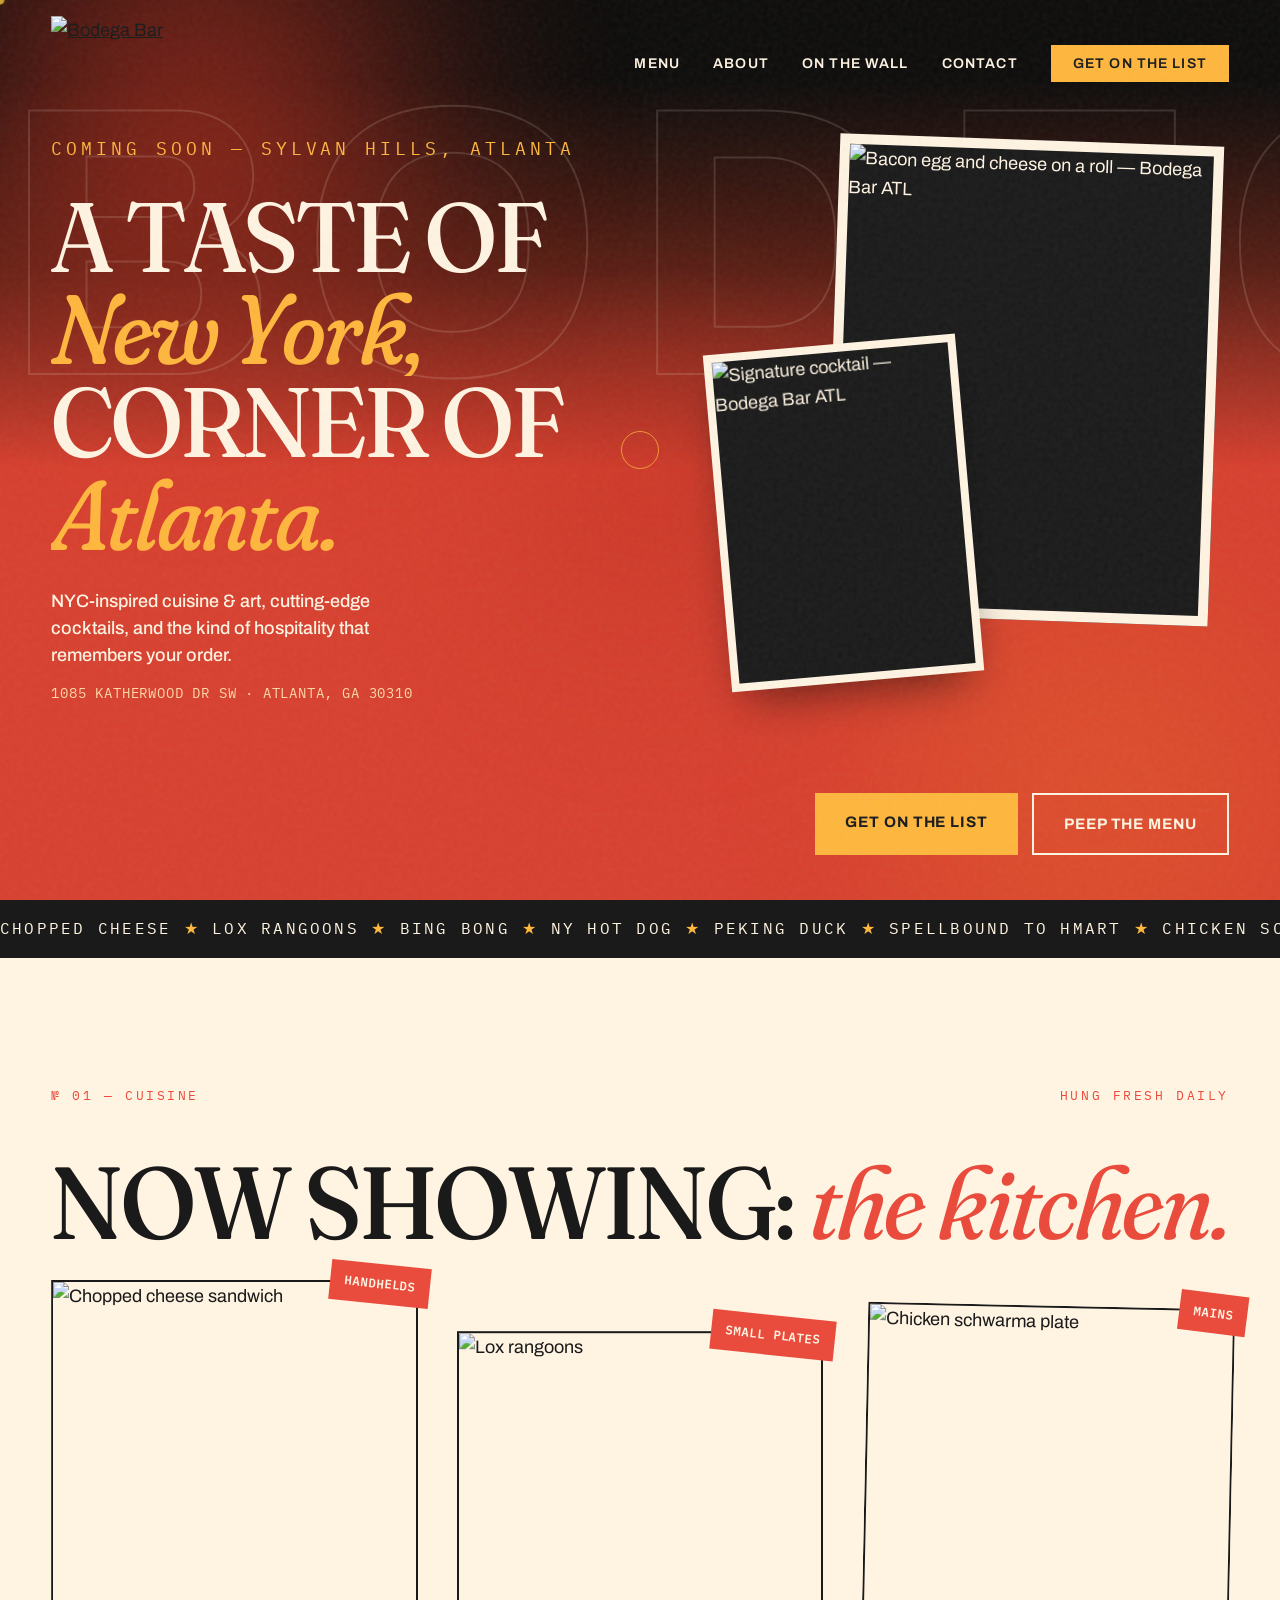
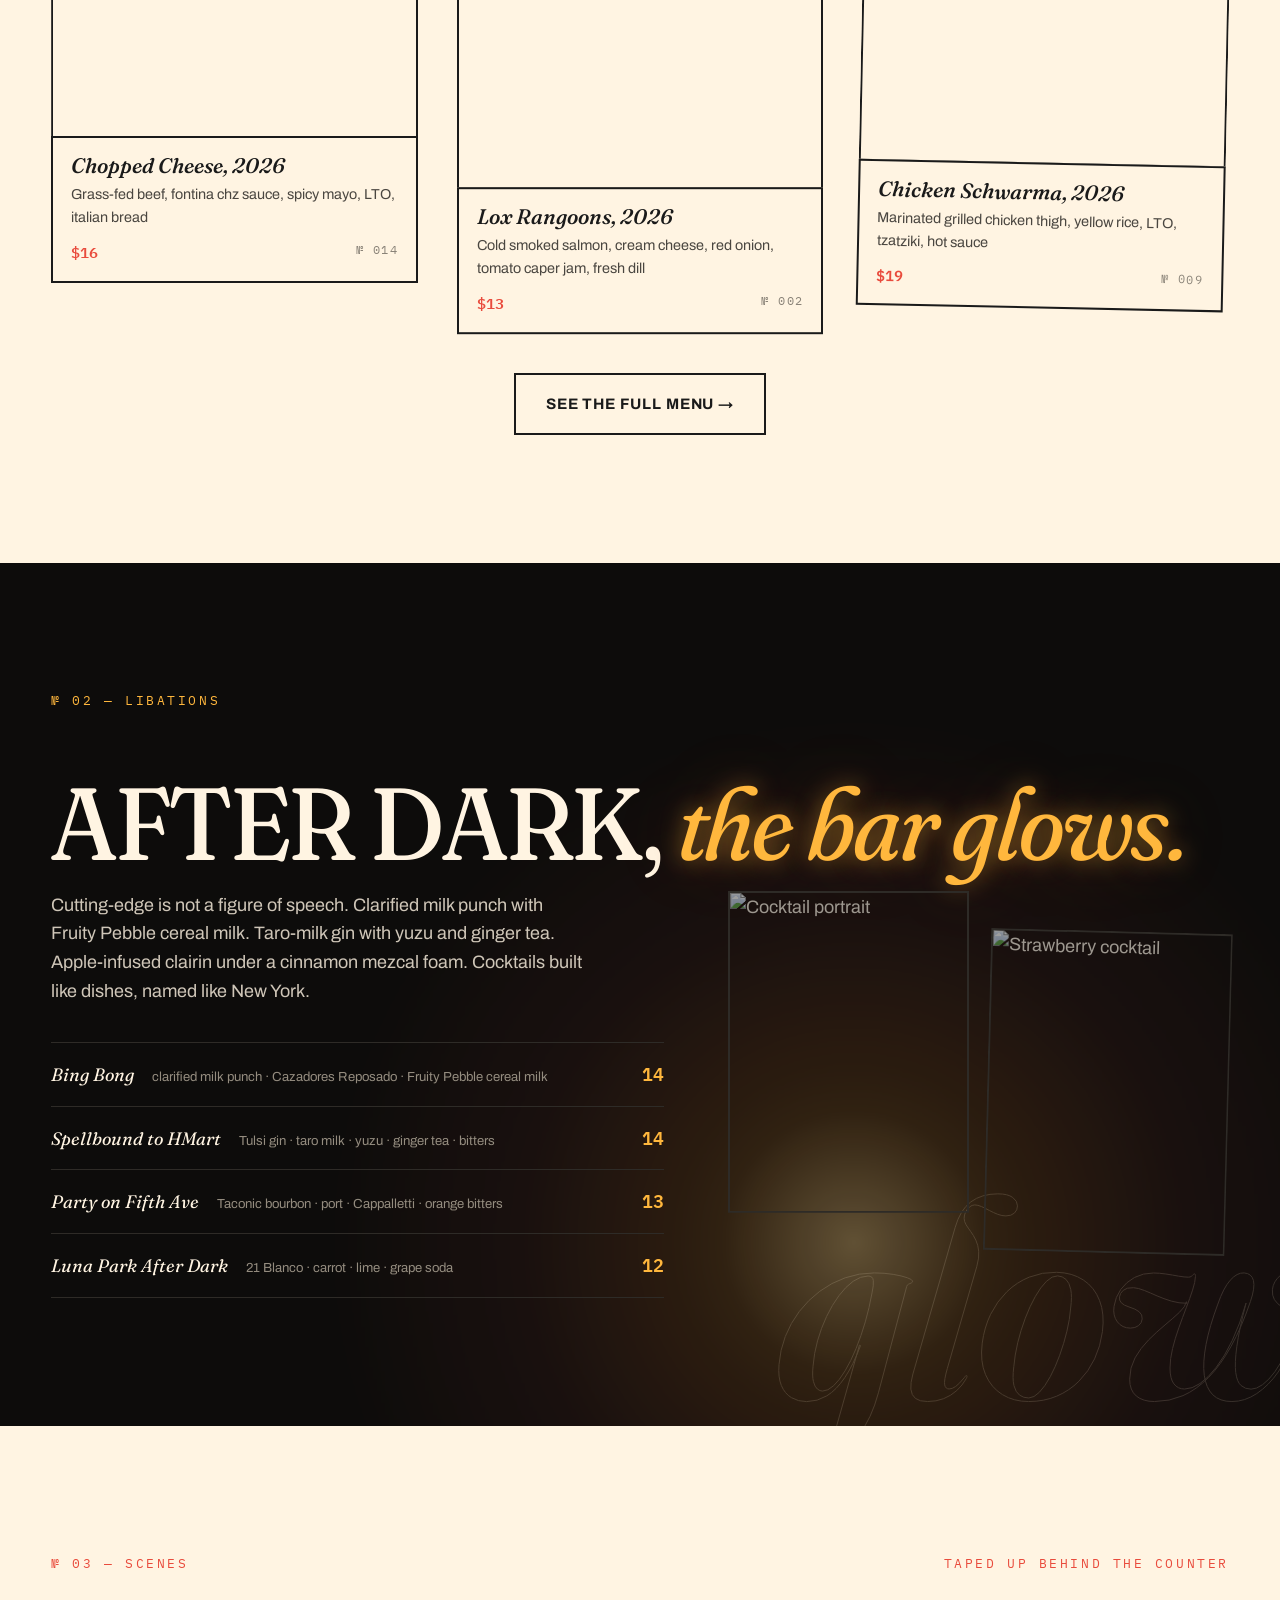
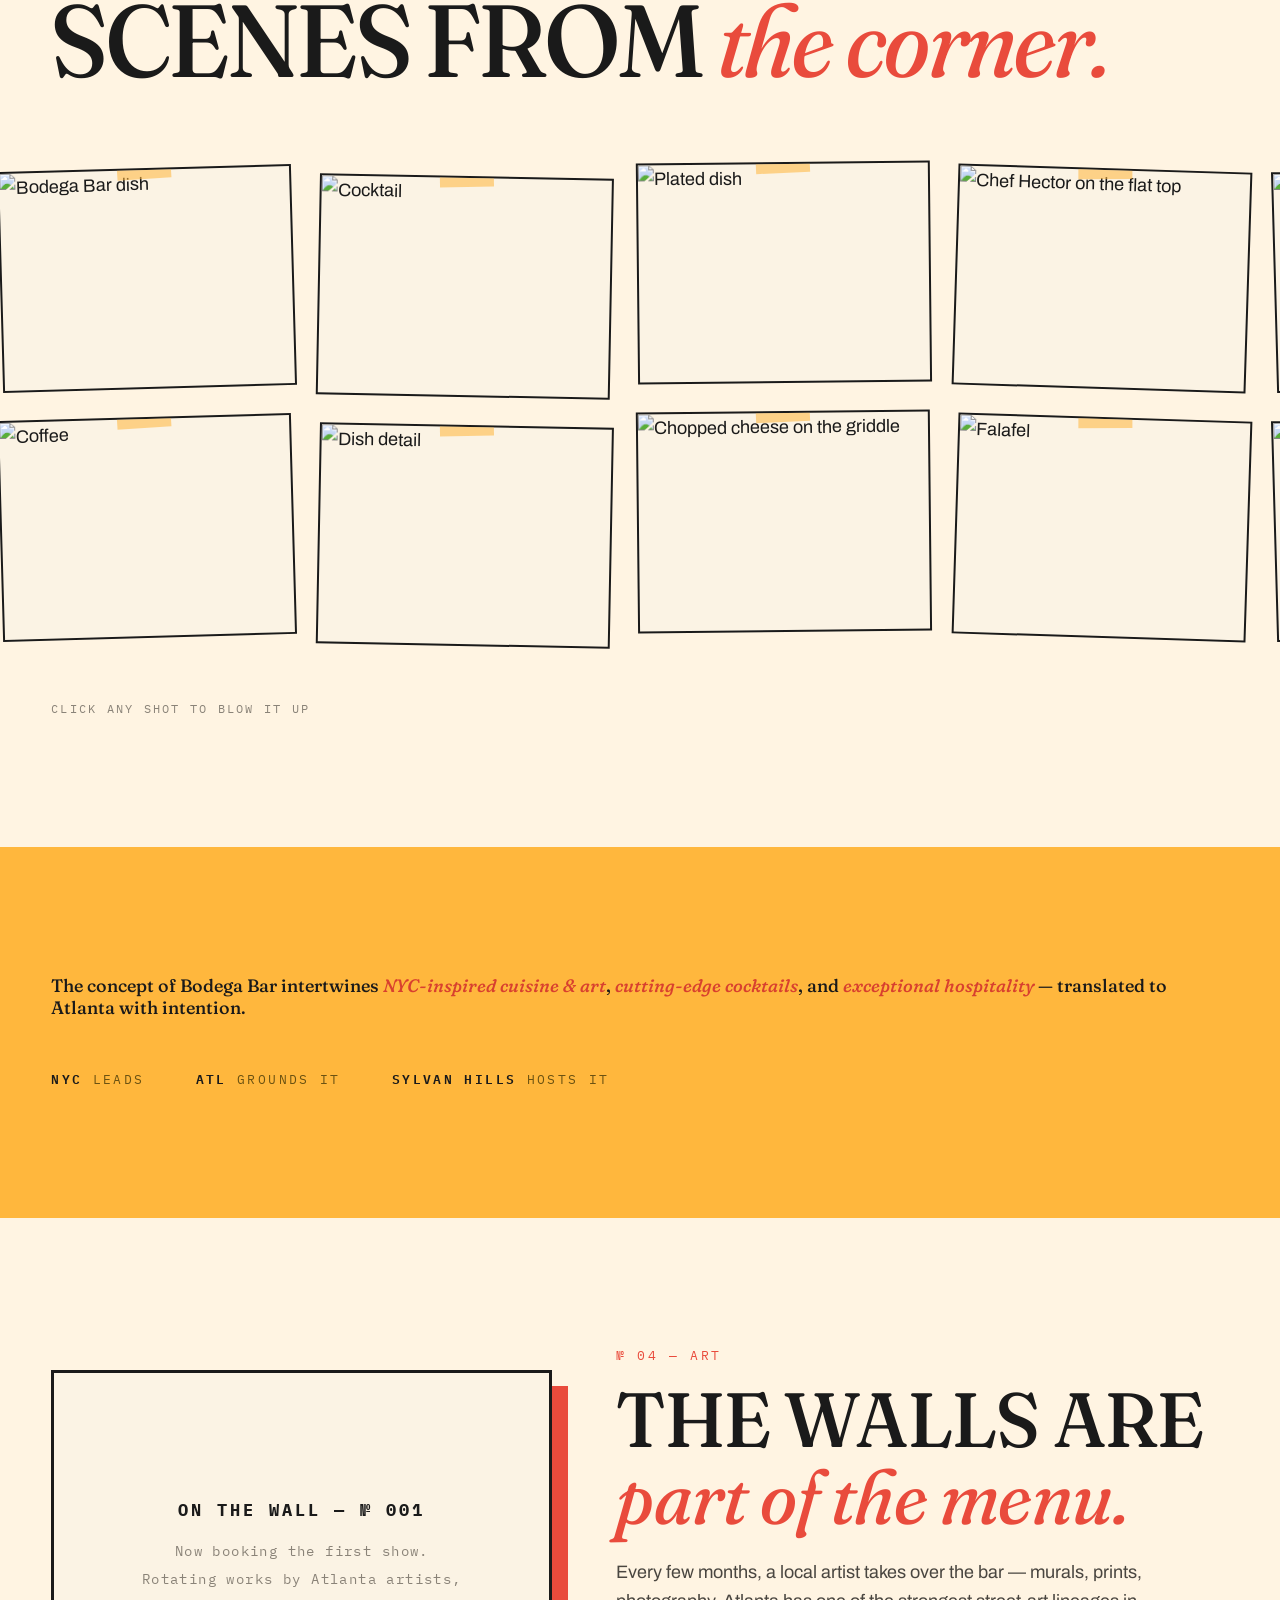
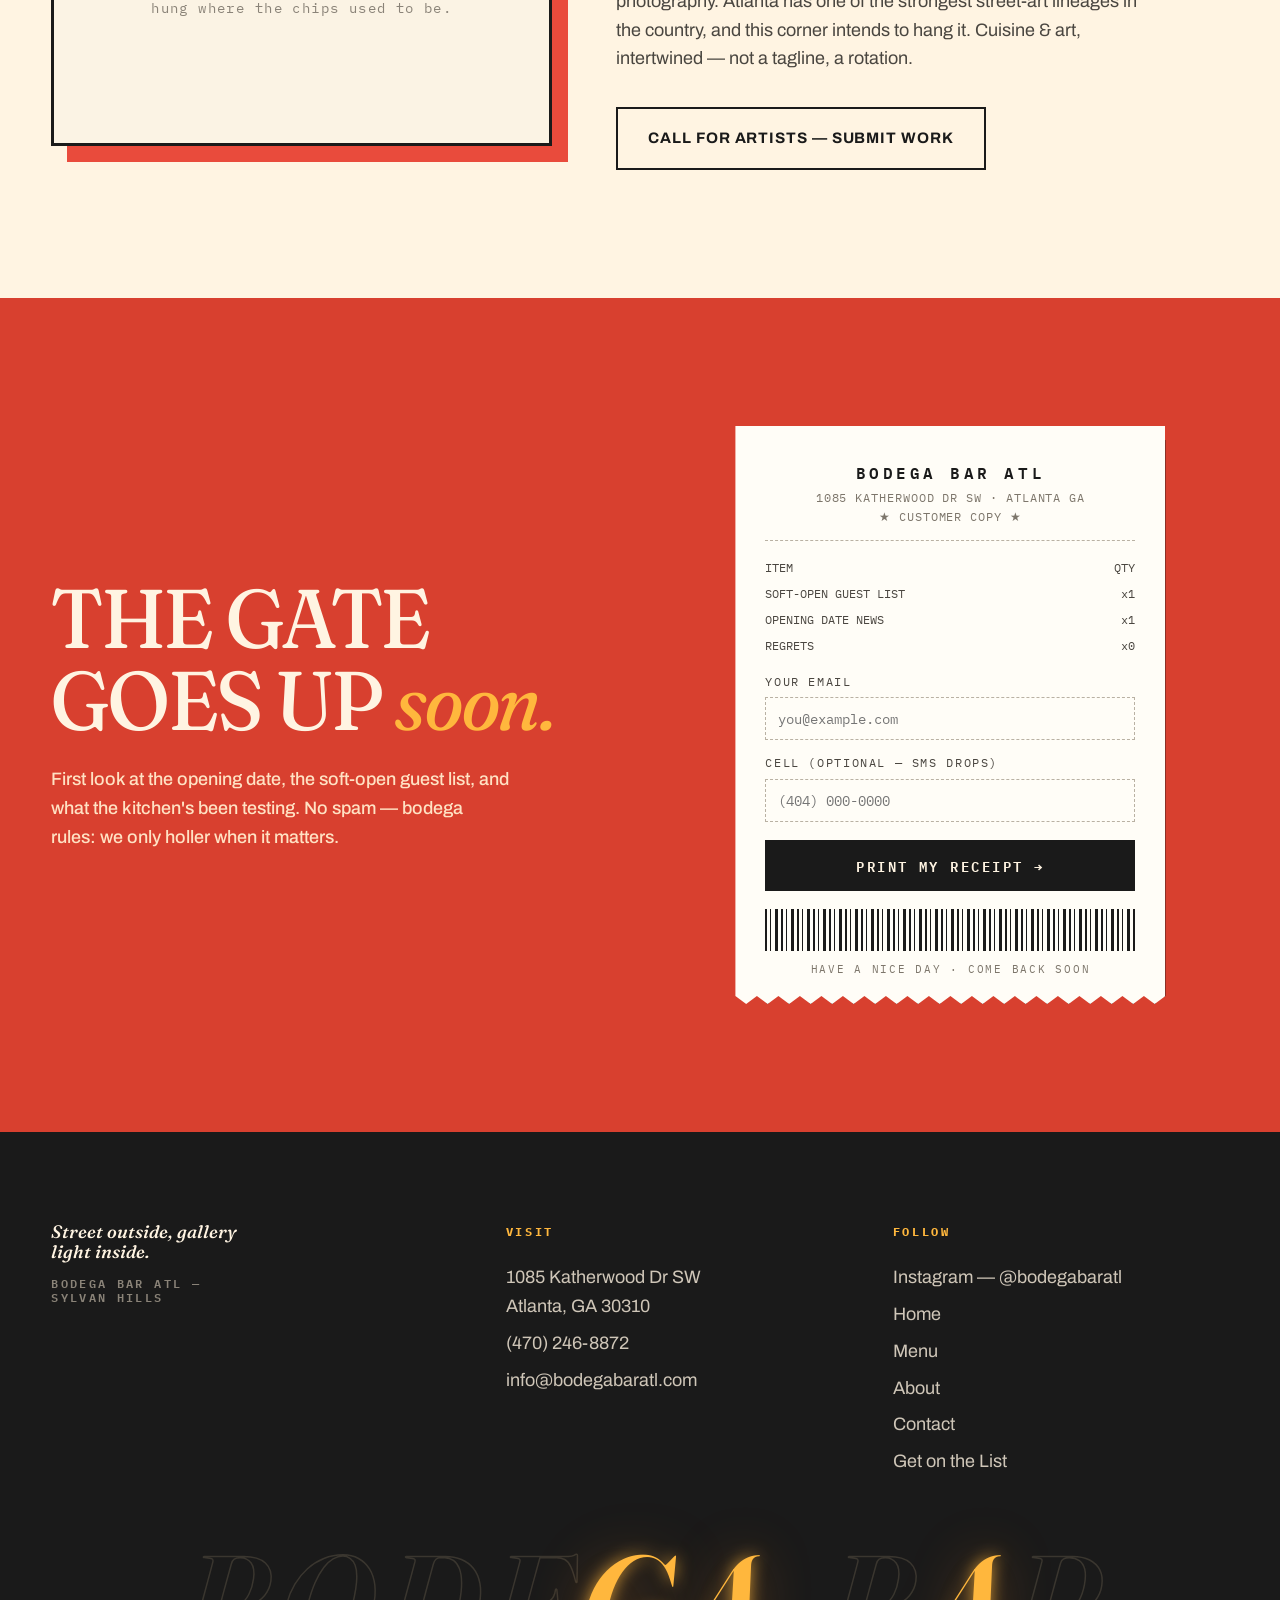
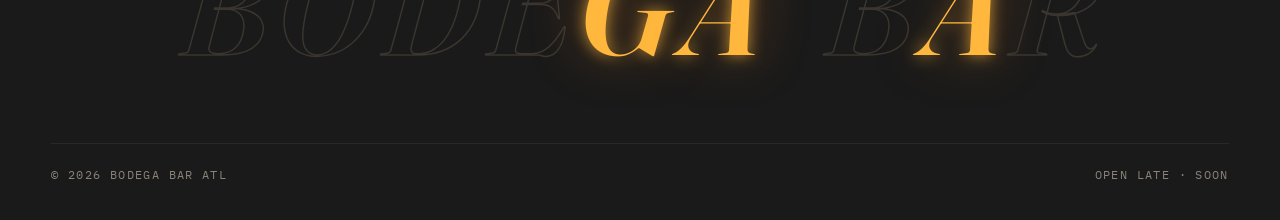
==== index.html @ deba03bd "Add files via upload" ====
<!DOCTYPE html>
<html lang="en">
<head>
<meta charset="UTF-8">
<meta name="viewport" content="width=device-width, initial-scale=1.0">
<meta name="theme-color" content="#0D0C0B">
<link rel="icon" type="image/png" href="assets/BodegaBar_Logo.png">
<meta property="og:type" content="website">
<meta property="og:site_name" content="Bodega Bar ATL">
<meta property="og:title" content="Bodega Bar ATL — A Taste of NYC, Corner of Sylvan Hills">
<meta property="og:description" content="NYC-inspired cuisine & art, cutting-edge cocktails, and exceptional hospitality. Coming soon to Sylvan Hills, Atlanta.">
<meta property="og:url" content="https://www.bodegabaratl.com/">
<meta property="og:image" content="https://images.squarespace-cdn.com/content/v1/67f061114f16a12b05542381/80a5b2a5-3289-49f8-ade4-91d2d08830ef/baconeggchz?format=1500w">
<meta name="twitter:card" content="summary_large_image">
<title>Bodega Bar ATL — A Taste of NYC, Corner of Sylvan Hills</title>
<meta name="description" content="Bodega Bar ATL — NYC-inspired cuisine & art, cutting-edge cocktails, and exceptional hospitality. Coming soon to Sylvan Hills, Atlanta. Get on the list.">
<link rel="preconnect" href="https://fonts.googleapis.com">
<link rel="preconnect" href="https://fonts.gstatic.com" crossorigin>
<link href="https://fonts.googleapis.com/css2?family=Fraunces:ital,opsz,wght,SOFT,WONK@0,9..144,100..900,0..100,0..1;1,9..144,100..900,0..100,0..1&family=Archivo:wght@300;400;500;600;700&family=IBM+Plex+Mono:wght@400;500;600&display=swap" rel="stylesheet">
<style>
/* ============ TOKENS ============ */
:root{
  --cream:#FFF4E2;
  --paper:#FBF3E4;
  --brick:#E94B3C;
  --red-field:#D8402F;   /* deepened brand red for large color fields */
  --orange:#F58524;
  --gold:#FFB73D;
  --ink:#1A1A1A;
  --night:#141312;
  --ease-enter:cubic-bezier(.22,1,.36,1);
  --ease-cinematic:cubic-bezier(.83,0,.17,1);
  --ease-spring:cubic-bezier(.34,1.56,.64,1);
}
*{margin:0;padding:0;box-sizing:border-box}
html{scroll-behavior:smooth;scroll-padding-top:96px}
@view-transition{navigation:auto}
body{
  background:var(--red-field);
  color:var(--ink);
  font-family:'Archivo',sans-serif;
  font-size:clamp(1rem,.95rem + .3vw,1.125rem);
  line-height:1.6;
  -webkit-font-smoothing:antialiased;
  overflow-x:hidden;
}
::selection{background:var(--gold);color:var(--ink)}
img{max-width:100%;display:block}
a{color:inherit}

/* grain */
body::after{
  content:"";position:fixed;inset:0;pointer-events:none;z-index:9999;opacity:.06;
  background-image:url("data:image/svg+xml,%3Csvg viewBox='0 0 200 200' xmlns='http://www.w3.org/2000/svg'%3E%3Cfilter id='n'%3E%3CfeTurbulence type='fractalNoise' baseFrequency='0.9' numOctaves='2'/%3E%3C/filter%3E%3Crect width='100%25' height='100%25' filter='url(%23n)'/%3E%3C/svg%3E");
}

/* ============ NAV ============ */
nav{
  position:fixed;top:0;left:0;right:0;z-index:100;
  display:flex;align-items:center;justify-content:space-between;
  padding:16px clamp(20px,4vw,64px);
  transition:background .4s var(--ease-enter),padding .4s;
}
nav.scrolled{background:var(--ink);padding:8px clamp(20px,4vw,64px)}
.nav-logo img{height:92px;width:auto;transition:height .4s}
nav.scrolled .nav-logo img{height:58px}
.nav-links{display:flex;align-items:center;gap:clamp(14px,2.6vw,36px);list-style:none}
.nav-links a{
  text-decoration:none;font-weight:600;font-size:.88rem;
  letter-spacing:.08em;text-transform:uppercase;color:var(--cream);position:relative;
}
.nav-links a:not(.cta)::after{
  content:"";position:absolute;left:0;bottom:-5px;height:2px;width:0;
  background:var(--gold);transition:width .3s var(--ease-enter);
}
.nav-links a:not(.cta):hover::after{width:100%}
.cta{
  background:var(--gold);color:var(--ink)!important;padding:11px 22px;
  font-weight:700;transition:transform .25s var(--ease-spring);
}
.cta:hover{transform:translate(-2px,-2px);box-shadow:3px 3px 0 var(--ink)}
.hamburger{display:none;background:none;border:none;cursor:pointer;font-family:'IBM Plex Mono';font-size:.9rem;letter-spacing:.1em;text-transform:uppercase;color:var(--cream)}

/* ============ HERO — RED FIELD ============ */
.hero{
  min-height:100svh;position:relative;
  padding:15vh clamp(20px,4vw,64px) 0;
  display:flex;flex-direction:column;justify-content:flex-start;
  color:var(--cream);
  overflow:hidden;
  background:linear-gradient(180deg,#0D0C0B 0%,#0D0C0B 9%,#571E14 30%,var(--red-field) 52%);
}
.hero-bottom{margin-top:auto}
.hero>div:not(.hero-bg):not(.hero-stack){position:relative;z-index:2}
.hero-stack{position:absolute}

/* —— THE RED WALL AT DUSK (hero background system) —— */
.hero-bg{position:absolute;inset:0;z-index:0;pointer-events:none}
/* layer 1: neon breath — tonal blobs drifting */
.blob{
  position:absolute;border-radius:50%;filter:blur(90px);
  will-change:transform;
}
.blob.b1{
  width:55vw;height:55vw;left:-12vw;top:-18vw;
  background:radial-gradient(circle,#C2301F 0%,transparent 65%);
  opacity:.85;animation:drift1 34s ease-in-out infinite alternate;
}
.blob.b2{
  width:48vw;height:48vw;right:-10vw;bottom:-16vw;
  background:radial-gradient(circle,rgba(245,133,36,.5) 0%,transparent 65%);
  opacity:.65;animation:drift2 41s ease-in-out infinite alternate;
}
.blob.b3{
  width:34vw;height:34vw;left:34vw;top:30vh;
  background:radial-gradient(circle,#B52A1B 0%,transparent 62%);
  opacity:.6;animation:drift3 28s ease-in-out infinite alternate;
}
@keyframes drift1{from{transform:translate(0,0) scale(1)}to{transform:translate(7vw,5vh) scale(1.12)}}
@keyframes drift2{from{transform:translate(0,0) scale(1.08)}to{transform:translate(-6vw,-6vh) scale(.96)}}
@keyframes drift3{from{transform:translate(0,0) scale(1)}to{transform:translate(-5vw,7vh) scale(1.15)}}
/* layer 2: ghost type — colossal outlined wordmark crawling */
.ghostword-hero{
  position:absolute;top:6%;left:0;white-space:nowrap;
  font-family:'Archivo';font-weight:700;text-transform:uppercase;
  font-size:clamp(13rem,30vw,30rem);line-height:1;letter-spacing:.06em;
  color:transparent;-webkit-text-stroke:2px rgba(255,244,226,.14);
  user-select:none;
  animation:ghostcrawl 120s linear infinite;
}
@keyframes ghostcrawl{from{transform:translateX(2%)}to{transform:translateX(-52%)}}
/* layer 3: headlight sweep — a car passes every ~15s */
.sweep{
  position:absolute;inset:-10%;
  background:linear-gradient(105deg,transparent 42%,rgba(255,236,200,.05) 50%,transparent 58%);
  transform:translateX(-120%);
  animation:sweep 15s var(--ease-cinematic) infinite;
}
@keyframes sweep{
  0%,72%{transform:translateX(-120%)}
  88%{transform:translateX(120%)}
  100%{transform:translateX(120%)}
}
.kicker{
  font-family:'IBM Plex Mono';font-size:clamp(.78rem,.75rem+.2vw,.9rem);letter-spacing:.22em;
  text-transform:uppercase;color:var(--gold);display:block;margin-bottom:clamp(20px,3vh,40px);
}
.hero h1{
  font-family:'Fraunces';
  font-size:clamp(2.9rem,7.7vw,7.7rem);
  line-height:.94;letter-spacing:-.02em;font-weight:500;
  font-variation-settings:'SOFT' 50,'WONK' 1,'opsz' 144;
  text-transform:uppercase;
  position:relative;z-index:2;
  max-width:62vw;
}
.hero h1 .line{display:block;overflow:hidden}
.hero h1 .line>span{display:block;transform:translateY(110%);animation:rise 1s var(--ease-cinematic) forwards}
.hero h1 .line:nth-child(2)>span{animation-delay:.1s}
.hero h1 .line:nth-child(3)>span{animation-delay:.2s}
.hero h1 .line:nth-child(4)>span{animation-delay:.3s}
.hero h1 em{
  font-style:italic;color:var(--gold);text-transform:none;
  font-variation-settings:'SOFT' 100,'WONK' 1,'opsz' 144;font-weight:440;
}
@keyframes rise{to{transform:translateY(0)}}
.hero-bottom{
  display:flex;align-items:flex-end;justify-content:flex-end;gap:32px;
  padding:clamp(28px,4vh,52px) 0 clamp(36px,5vh,64px);flex-wrap:wrap;
}
.hero-sub{
  max-width:38ch;font-size:clamp(1.05rem,1rem+.4vw,1.3rem);font-weight:500;line-height:1.5;
  margin-top:clamp(22px,3vh,36px);
  opacity:0;animation:fadeup .8s var(--ease-enter) .55s forwards;
}
.hero-addr{
  font-family:'IBM Plex Mono';font-size:.85rem;letter-spacing:.06em;margin-top:14px;color:#FFD9A8;
}
@keyframes fadeup{from{opacity:0;transform:translateY(18px)}to{opacity:1;transform:none}}
.hero-ctas{display:flex;gap:14px;flex-wrap:wrap;opacity:0;animation:fadeup .8s var(--ease-enter) .75s forwards}
.btn{
  text-decoration:none;font-weight:700;font-size:.95rem;letter-spacing:.06em;text-transform:uppercase;
  padding:17px 30px;display:inline-block;transition:transform .25s var(--ease-spring),box-shadow .25s;
}
.btn-gold{background:var(--gold);color:var(--ink)}
.btn-gold:hover{transform:translate(-3px,-3px);box-shadow:5px 5px 0 var(--ink)}
.btn-line{border:2px solid var(--cream);color:var(--cream)}
.btn-line:hover{background:var(--cream);color:var(--red-field);transform:translate(-3px,-3px);box-shadow:5px 5px 0 var(--ink)}
.btn-ink{border:2px solid var(--ink);color:var(--ink)}
.btn-ink:hover{background:var(--ink);color:var(--cream);transform:translate(-3px,-3px);box-shadow:5px 5px 0 var(--gold)}

/* hero photo stack — two shots taped up together */
.hero-stack{
  position:absolute;right:clamp(20px,5vw,80px);top:15vh;
  width:clamp(240px,30vw,460px);z-index:1;
}
.hero-media{
  position:relative;width:100%;aspect-ratio:4/5;
  transform:rotate(2deg);
  border:10px solid var(--cream);
  overflow:hidden;background:var(--ink);
}
.hero-media img{width:100%;height:100%;object-fit:cover}
.hero-drink{
  position:absolute;left:-30%;bottom:-13%;width:66%;aspect-ratio:3/4;z-index:2;
  border:8px solid var(--cream);overflow:hidden;background:var(--ink);
  box-shadow:0 22px 44px -16px rgba(0,0,0,.55);
  opacity:0;transform:rotate(-5deg);
  animation:drinkin .9s var(--ease-spring) 2.1s forwards;
}
@keyframes drinkin{
  from{opacity:0;transform:rotate(-9deg) translateY(30px) scale(.88)}
  to{opacity:1;transform:rotate(-5deg) translateY(0) scale(1)}
}
.hero-drink img{width:100%;height:100%;object-fit:cover}
.gate{
  position:absolute;inset:0;z-index:2;
  background:repeating-linear-gradient(180deg,#2a2724 0 26px,#3a3631 26px 30px,#211f1c 30px 34px);
  animation:gateup 1.5s var(--ease-cinematic) .8s forwards;
}
@keyframes gateup{to{transform:translateY(-103%)}}

/* ============ TICKER ============ */
.ticker{
  background:var(--ink);color:var(--cream);overflow:hidden;white-space:nowrap;
  padding:16px 0;font-family:'IBM Plex Mono';font-size:1rem;letter-spacing:.14em;text-transform:uppercase;
  position:relative;z-index:3;
}
.ticker-track{display:inline-block;animation:scrolltick 36s linear infinite}
.ticker:hover .ticker-track{animation-play-state:paused}
.ticker .star{color:var(--gold)}
@keyframes scrolltick{from{transform:translateX(0)}to{transform:translateX(-50%)}}

/* ============ SECTIONS ============ */
section{padding:clamp(80px,10vw,150px) clamp(20px,4vw,64px)}
.rv{opacity:0;transform:translateY(26px);transition:opacity .7s var(--ease-enter),transform .7s var(--ease-enter)}
.rv.in{opacity:1;transform:none}
.rv.d1{transition-delay:.1s}.rv.d2{transition-delay:.2s}.rv.d3{transition-delay:.3s}

/* ============ KITCHEN — CREAM BLOCK ============ */
.kitchen{background:var(--cream);position:relative}
.kitchen .mega{
  font-family:'Fraunces';text-transform:uppercase;
  font-size:clamp(2.6rem,8vw,7.5rem);line-height:.95;letter-spacing:-.015em;font-weight:520;
  font-variation-settings:'SOFT' 50,'WONK' 1;
  margin-bottom:-.35em;/* overlap into grid */
  position:relative;z-index:2;
}
.kitchen .mega em{font-style:italic;color:var(--brick);text-transform:none;font-weight:440}
.kitchen .meta-row{
  display:flex;justify-content:space-between;align-items:baseline;gap:20px;flex-wrap:wrap;
  font-family:'IBM Plex Mono';font-size:.8rem;letter-spacing:.2em;text-transform:uppercase;color:var(--brick);
  margin-bottom:clamp(24px,4vw,48px);
}
.exhibit-grid{
  display:grid;grid-template-columns:repeat(3,1fr);gap:clamp(20px,3vw,48px);
  position:relative;z-index:1;padding-top:clamp(36px,5vw,72px);
}
.piece{position:relative}
.piece:nth-child(2){transform:translateY(clamp(24px,4vw,64px))}
.piece:nth-child(3){transform:translateY(clamp(12px,2vw,32px)) rotate(1.2deg)}
.piece .frame{overflow:hidden;aspect-ratio:4/5;border:2px solid var(--ink)}
.piece .frame img{width:100%;height:100%;object-fit:cover;transition:transform .8s var(--ease-enter);filter:saturate(1.04)}
.piece:hover .frame img{transform:scale(1.05)}
.wall-label{
  background:var(--cream);border:2px solid var(--ink);
  padding:16px 18px;margin:-2px 0 0;position:relative;
}
.wall-label h3{font-family:'Fraunces';font-style:italic;font-size:clamp(1.2rem,1.1rem+.6vw,1.6rem);font-weight:520;line-height:1.1}
.wall-label .medium{font-size:.9rem;color:#4a4640;margin-top:6px}
.wall-label .price{
  font-family:'IBM Plex Mono';font-weight:600;color:var(--brick);margin-top:12px;font-size:.92rem;
  display:flex;justify-content:space-between;
}
.wall-label .price span:last-child{color:#8a8378;font-weight:400;font-size:.74rem;letter-spacing:.12em}
.sticker{
  position:absolute;top:-16px;right:-12px;z-index:2;
  background:var(--brick);color:var(--cream);font-family:'IBM Plex Mono';font-weight:600;
  font-size:.78rem;letter-spacing:.08em;padding:10px 14px;transform:rotate(6deg);
}
.menu-link-row{margin-top:clamp(56px,7vw,96px);display:flex;justify-content:center}

/* ============ AFTER DARK — BLACK BLOCK · LAST CALL LIGHT ============ */
.after-dark{background:#0D0C0B;color:var(--cream);position:relative;overflow:hidden;cursor:default}
/* the carried light */
.barlight{
  position:absolute;left:0;top:0;width:1100px;height:1100px;margin:-550px 0 0 -550px;
  pointer-events:none;z-index:1;will-change:transform;
  background:radial-gradient(circle,
    rgba(255,183,61,.22) 0%,
    rgba(245,133,36,.13) 22%,
    rgba(233,75,60,.06) 42%,
    transparent 68%);
  mix-blend-mode:screen;
  filter:blur(2px);
}
.barlight::after{
  content:"";position:absolute;inset:38%;border-radius:50%;
  background:radial-gradient(circle,rgba(255,236,200,.16) 0%,transparent 70%);
  animation:candle 3.2s ease-in-out infinite alternate;
}
@keyframes candle{from{opacity:.75;transform:scale(.96)}to{opacity:1;transform:scale(1.05)}}
.after-dark>*:not(.barlight):not(.ghost){position:relative;z-index:2}
/* dimmed room — photos wake up as light passes (blend does the work) */
.after-dark .ph img{filter:brightness(.62) saturate(.78);transition:filter .6s var(--ease-enter)}
.after-dark .ph:hover img{filter:brightness(.95) saturate(1.05) }
/* neon proximity glow driven by --prox (0..1) from JS */
.after-dark .mega em{
  text-shadow:
    0 0 calc(8px + 26px*var(--prox,0.3)) rgba(255,183,61,calc(.25 + .45*var(--prox,0.3))),
    0 0 calc(40px + 60px*var(--prox,0.3)) rgba(245,133,36,calc(.12 + .3*var(--prox,0.3)));
  transition:text-shadow .25s linear;
}
/* floating drink polaroid */
.float-drink{
  position:fixed;z-index:90;width:210px;aspect-ratio:3/4;pointer-events:none;
  border:7px solid var(--cream);background:var(--ink);
  transform:rotate(4deg) scale(.85);opacity:0;
  transition:opacity .25s var(--ease-enter),transform .35s var(--ease-spring);
  overflow:hidden;
}
.float-drink.show{opacity:1;transform:rotate(4deg) scale(1)}
.float-drink img{width:100%;height:100%;object-fit:cover}
.build-line{cursor:crosshair}
.build-line:hover .n{color:var(--gold)}
.after-dark .mega{
  font-family:'Fraunces';font-size:clamp(2.6rem,8vw,7.5rem);line-height:.95;
  text-transform:uppercase;font-weight:480;letter-spacing:-.015em;
  font-variation-settings:'SOFT' 70,'WONK' 1;margin-bottom:18px;position:relative;z-index:2;
}
.after-dark .mega em{
  font-style:italic;color:var(--gold);text-transform:none;font-weight:420;
  text-shadow:0 0 22px rgba(255,183,61,.5),0 0 70px rgba(245,133,36,.28);
  animation:flicker 7s linear infinite;
}
@keyframes flicker{0%,93%,95.5%,100%{opacity:1}94%,95%{opacity:.5}}
.after-dark .meta-row{
  font-family:'IBM Plex Mono';font-size:.8rem;letter-spacing:.2em;text-transform:uppercase;color:var(--gold);
  margin-bottom:clamp(36px,5vw,64px);
}
.ad-grid{display:grid;grid-template-columns:1.1fr .9fr;gap:clamp(32px,5vw,80px);align-items:start}
.ad-copy p{color:#cfc6b8;max-width:54ch;font-size:clamp(1rem,.96rem+.3vw,1.15rem)}
.ad-copy .builds{margin-top:36px;display:grid}
.build-line{
  display:grid;grid-template-columns:auto 1fr auto;gap:18px;align-items:baseline;
  border-top:1px solid #2e2b27;padding:16px 0;
}
.build-line:last-child{border-bottom:1px solid #2e2b27}
.build-line .n{font-family:'Fraunces';font-style:italic;font-size:clamp(1.2rem,1.1rem+.6vw,1.55rem);color:var(--cream);white-space:nowrap}
.build-line .b{font-size:.82rem;color:#948c7f}
.build-line .p{font-family:'IBM Plex Mono';color:var(--gold);font-weight:600}
.ad-media{display:grid;grid-template-columns:1fr 1fr;gap:18px}
.ad-media .ph{overflow:hidden;aspect-ratio:3/4;border:2px solid #2e2b27}
.ad-media .ph img{width:100%;height:100%;object-fit:cover;transition:transform .8s var(--ease-enter)}
.ad-media .ph:hover img{transform:scale(1.05)}
.ad-media .ph:nth-child(2){transform:translateY(40px) rotate(1.5deg)}
/* giant ghost word */
.ghost{
  position:absolute;right:-2vw;bottom:-1vw;z-index:0;pointer-events:none;
  font-family:'Fraunces';font-style:italic;font-weight:600;
  font-size:clamp(8rem,22vw,22rem);line-height:1;color:transparent;
  -webkit-text-stroke:1px #322e29;user-select:none;
}

/* ============ PHOTO WALL — CREAM BLOCK ============ */
.photowall{background:var(--cream);padding-left:0;padding-right:0;overflow:hidden}
.photowall .pw-head{padding:0 clamp(20px,4vw,64px);margin-bottom:clamp(36px,5vw,64px)}
.photowall .meta-row{
  display:flex;justify-content:space-between;align-items:baseline;gap:20px;flex-wrap:wrap;
  font-family:'IBM Plex Mono';font-size:.8rem;letter-spacing:.2em;text-transform:uppercase;color:var(--brick);
  margin-bottom:18px;
}
.photowall .mega{
  font-family:'Fraunces';text-transform:uppercase;
  font-size:clamp(2.6rem,8vw,7.5rem);line-height:.95;letter-spacing:-.015em;font-weight:520;
  font-variation-settings:'SOFT' 50,'WONK' 1;
}
.photowall .mega em{font-style:italic;color:var(--brick);text-transform:none;font-weight:440}
.rail{display:flex;gap:clamp(14px,2vw,24px);width:max-content;padding:14px 0;animation:railL 70s linear infinite}
.rail.rev{animation-name:railR;animation-duration:84s}
@keyframes railL{from{transform:translateX(0)}to{transform:translateX(-50%)}}
@keyframes railR{from{transform:translateX(-50%)}to{transform:translateX(0)}}
.rail figure{
  width:clamp(200px,23vw,320px);aspect-ratio:4/3;overflow:hidden;flex-shrink:0;
  border:2px solid var(--ink);background:var(--paper);cursor:zoom-in;
  transition:transform .35s var(--ease-spring);position:relative;
}
.rail figure:nth-child(4n+1){transform:rotate(-1.6deg)}
.rail figure:nth-child(4n+2){transform:rotate(1.1deg) translateY(8px)}
.rail figure:nth-child(4n+3){transform:rotate(-.6deg) translateY(-6px)}
.rail figure:nth-child(4n+4){transform:rotate(1.8deg)}
.rail figure:hover{transform:rotate(0) scale(1.05);z-index:2;box-shadow:8px 8px 0 var(--gold)}
.rail figure::after{
  content:"";position:absolute;top:-7px;left:50%;width:54px;height:16px;margin-left:-27px;
  background:rgba(255,183,61,.55);transform:rotate(-2deg);/* tape */
}
.rail img{width:100%;height:100%;object-fit:cover}
.pw-foot{
  padding:0 clamp(20px,4vw,64px);margin-top:clamp(28px,4vw,48px);
  font-family:'IBM Plex Mono';font-size:.78rem;letter-spacing:.18em;text-transform:uppercase;color:#8a8378;
}
/* lightbox */
.lb{
  position:fixed;inset:0;background:rgba(20,19,18,.93);z-index:300;
  display:none;align-items:center;justify-content:center;cursor:zoom-out;
}
.lb.open{display:flex}
.lb img{max-width:88vw;max-height:82vh;border:10px solid var(--cream);object-fit:contain}
.lb .lb-hint{
  position:absolute;bottom:26px;left:50%;transform:translateX(-50%);
  font-family:'IBM Plex Mono';font-size:.72rem;letter-spacing:.2em;color:#8a8378;text-transform:uppercase;
}

/* ============ CONCEPT — GOLD BLOCK ============ */
.concept-wrap{background:var(--gold)}
.concept{max-width:1200px;margin:0 auto}
.concept p.big{
  font-family:'Fraunces';font-size:clamp(1.7rem,1.2rem+2.6vw,3.4rem);line-height:1.18;font-weight:480;
  font-variation-settings:'SOFT' 60,'WONK' 0;color:var(--ink);
}
.concept p.big em{font-style:italic;color:var(--red-field);font-variation-settings:'SOFT' 100,'WONK' 1}
.concept .mono-row{
  display:flex;gap:clamp(18px,4vw,56px);flex-wrap:wrap;
  margin-top:clamp(32px,4vw,56px);font-family:'IBM Plex Mono';font-size:.82rem;
  letter-spacing:.18em;text-transform:uppercase;color:#6b5212;
}
.concept .mono-row span b{color:var(--ink);font-weight:600}

/* ============ ON THE WALL — CREAM BLOCK ============ */
.otw{background:var(--cream)}
.otw-grid{display:grid;grid-template-columns:.9fr 1.1fr;gap:clamp(32px,5vw,90px);align-items:center}
.otw-frame{
  aspect-ratio:4/3;border:3px solid var(--ink);position:relative;
  display:flex;align-items:center;justify-content:center;background:var(--paper);
  box-shadow:16px 16px 0 var(--brick);transform:rotate(-1deg);
}
.otw-frame .placeholder{text-align:center;font-family:'IBM Plex Mono';font-size:.88rem;letter-spacing:.1em;color:#8a8378;padding:24px;line-height:2}
.otw-frame .placeholder b{display:block;font-size:1.05rem;color:var(--ink);margin-bottom:10px;letter-spacing:.18em}
.otw-copy .meta-row{font-family:'IBM Plex Mono';font-size:.8rem;letter-spacing:.2em;text-transform:uppercase;color:var(--brick);margin-bottom:16px}
.otw-copy h2{
  font-family:'Fraunces';font-size:clamp(2.2rem,6vw,5rem);font-weight:500;line-height:1;
  font-variation-settings:'SOFT' 50,'WONK' 1;margin-bottom:22px;text-transform:uppercase;letter-spacing:-.01em;
}
.otw-copy h2 em{font-style:italic;color:var(--brick);text-transform:none;font-weight:440}
.otw-copy p{max-width:54ch;color:#4a4640}
.otw-copy .btn{margin-top:34px}

/* ============ SIGNUP — RED BLOCK ============ */
.signup{background:var(--red-field);position:relative;overflow:hidden}
.signup-grid{display:grid;grid-template-columns:1fr 1fr;gap:clamp(32px,5vw,90px);align-items:center;max-width:1280px;margin:0 auto}
.signup-copy h2{
  font-family:'Fraunces';color:var(--cream);font-size:clamp(2.4rem,6.5vw,5.5rem);line-height:.98;
  font-weight:480;font-variation-settings:'SOFT' 60,'WONK' 1;margin-bottom:24px;
  text-transform:uppercase;letter-spacing:-.015em;
}
.signup-copy h2 em{font-style:italic;color:var(--gold);text-transform:none;font-weight:420}
.signup-copy p{color:#FFE2C4;max-width:46ch;font-weight:500}
.receipt{
  background:#fffdf7;color:var(--ink);max-width:430px;margin:0 auto;width:100%;
  padding:34px 30px 26px;font-family:'IBM Plex Mono';font-size:.85rem;
  box-shadow:14px 14px 0 var(--ink);
  clip-path:polygon(0 0,100% 0,100% calc(100% - 8px),97.5% 100%,95% calc(100% - 8px),92.5% 100%,90% calc(100% - 8px),87.5% 100%,85% calc(100% - 8px),82.5% 100%,80% calc(100% - 8px),77.5% 100%,75% calc(100% - 8px),72.5% 100%,70% calc(100% - 8px),67.5% 100%,65% calc(100% - 8px),62.5% 100%,60% calc(100% - 8px),57.5% 100%,55% calc(100% - 8px),52.5% 100%,50% calc(100% - 8px),47.5% 100%,45% calc(100% - 8px),42.5% 100%,40% calc(100% - 8px),37.5% 100%,35% calc(100% - 8px),32.5% 100%,30% calc(100% - 8px),27.5% 100%,25% calc(100% - 8px),22.5% 100%,20% calc(100% - 8px),17.5% 100%,15% calc(100% - 8px),12.5% 100%,10% calc(100% - 8px),7.5% 100%,5% calc(100% - 8px),2.5% 100%,0 calc(100% - 8px));
  transform:rotate(1.2deg);
}
.receipt .r-head{text-align:center;border-bottom:1px dashed #b9b1a3;padding-bottom:14px;margin-bottom:14px}
.receipt .r-head .r-title{font-weight:600;letter-spacing:.22em;font-size:1rem}
.receipt .r-head .r-sub{font-size:.72rem;color:#7d766b;margin-top:4px;letter-spacing:.08em}
.receipt .r-line{display:flex;justify-content:space-between;padding:3px 0;font-size:.78rem;color:#4a4640}
.receipt label{font-size:.72rem;letter-spacing:.14em;display:block;margin:14px 0 6px;color:#4a4640}
.receipt input{
  width:100%;border:1px dashed #b9b1a3;background:#fffdf7;padding:11px 12px;
  font-family:'IBM Plex Mono';font-size:.9rem;outline:none;
}
.receipt input:focus{border-color:var(--brick);border-style:solid;box-shadow:0 0 0 3px rgba(255,183,61,.4)}
.receipt button{
  width:100%;margin-top:18px;padding:14px;border:none;cursor:pointer;
  background:var(--ink);color:var(--cream);
  font-family:'IBM Plex Mono';font-weight:600;letter-spacing:.18em;font-size:.85rem;
  transition:transform .25s var(--ease-spring),box-shadow .25s;
}
.receipt button:hover{transform:translate(-2px,-2px);box-shadow:4px 4px 0 var(--gold)}
.receipt .barcode{
  height:42px;margin-top:18px;
  background:repeating-linear-gradient(90deg,var(--ink) 0 2px,transparent 2px 5px,var(--ink) 5px 6px,transparent 6px 10px,var(--ink) 10px 13px,transparent 13px 16px);
}
.receipt .r-foot{text-align:center;font-size:.68rem;letter-spacing:.16em;color:#7d766b;margin-top:10px}
.receipt .thanks{display:none;text-align:center;padding:18px 0 6px}
.receipt .thanks .smiley{font-size:2rem;line-height:1}
.receipt .thanks .ty{letter-spacing:.2em;font-size:.78rem;color:var(--brick);font-weight:600;margin-top:8px}
.receipt .thanks .no{font-size:1.1rem;font-weight:600;margin-top:10px;letter-spacing:.12em}
.receipt.done form{display:none}
.receipt.done .thanks{display:block}

/* ============ FOOTER — INK ============ */
footer{background:var(--ink);color:var(--cream);padding:clamp(48px,7vw,90px) clamp(20px,4vw,64px) 36px}
.foot-grid{display:grid;grid-template-columns:1.2fr 1fr 1fr;gap:clamp(28px,4vw,64px);margin-bottom:48px}
.foot-grid h4{font-family:'IBM Plex Mono';font-size:.76rem;letter-spacing:.22em;text-transform:uppercase;color:var(--gold);margin-bottom:18px}
.foot-grid a{color:#cfc6b8;text-decoration:none;display:block;padding:4px 0;transition:color .2s}
.foot-grid a:hover{color:var(--gold)}
.foot-logo{font-family:'Fraunces';font-size:clamp(1.5rem,1.2rem+1.5vw,2.4rem);font-style:italic;font-weight:520;line-height:1.15;max-width:16ch}
.foot-logo .sub{font-family:'IBM Plex Mono';font-style:normal;font-size:.74rem;letter-spacing:.2em;color:#8a8378;display:block;margin-top:14px;text-transform:uppercase}
.foot-bottom{
  border-top:1px solid #2c2925;padding-top:22px;display:flex;justify-content:space-between;
  gap:18px;flex-wrap:wrap;font-family:'IBM Plex Mono';font-size:.72rem;letter-spacing:.12em;color:#8a8378;
}

/* ============ RESPONSIVE ============ */
@media(max-width:1100px){
  .hero-stack{width:clamp(220px,34vw,380px);top:14vh}
}
@media(max-width:900px){
  .hero{padding-top:120px;justify-content:flex-start}
  .hero-stack{
    position:relative;right:auto;top:auto;width:min(80vw,400px);
    margin:8px 0 52px;
  }
  .hero-media{transform:rotate(1.5deg)}
  .hero h1{font-size:clamp(3rem,13vw,6.5rem);max-width:none}
  .exhibit-grid{grid-template-columns:1fr 1fr}
  .piece:nth-child(2),.piece:nth-child(3){transform:none}
  .ad-grid,.otw-grid,.signup-grid{grid-template-columns:1fr}
  .ad-media .ph:nth-child(2){transform:none}
  .foot-grid{grid-template-columns:1fr 1fr}
}
@media(max-width:640px){
  .nav-links{display:none}
  .hamburger{display:block}
  .exhibit-grid{grid-template-columns:1fr}
  .foot-grid{grid-template-columns:1fr}
  .receipt{transform:none;box-shadow:8px 8px 0 var(--ink)}
  .build-line{grid-template-columns:1fr auto}
  .build-line .b{grid-column:1 / -1}
}
/* mobile overlay nav */
.mobile-nav{
  position:fixed;inset:0;background:var(--night);z-index:200;display:flex;flex-direction:column;
  align-items:center;justify-content:center;gap:30px;
  opacity:0;pointer-events:none;transition:opacity .4s var(--ease-enter);
}
.mobile-nav.open{opacity:1;pointer-events:auto}
.mobile-nav a{
  font-family:'Fraunces';font-size:2.2rem;font-style:italic;color:var(--gold);text-decoration:none;
  transform:translateY(20px);opacity:0;transition:transform .5s var(--ease-enter),opacity .5s;
}
.mobile-nav.open a{transform:none;opacity:1}
.mobile-nav.open a:nth-child(2){transition-delay:.07s}
.mobile-nav.open a:nth-child(3){transition-delay:.14s}
.mobile-nav.open a:nth-child(4){transition-delay:.21s}
.mobile-nav.open a:nth-child(5){transition-delay:.28s}
.mobile-nav .close{position:absolute;top:24px;right:24px;background:none;border:none;color:var(--cream);font-family:'IBM Plex Mono';font-size:.9rem;letter-spacing:.14em;cursor:pointer}

@media(max-width:900px){
  .ghostword-hero{font-size:42vw;top:2%}
  .blob{filter:blur(60px)}
}
@media(prefers-reduced-motion:reduce){
  *,*::before,*::after{animation-duration:.01ms!important;animation-iteration-count:1!important;transition-duration:.01ms!important}
  .ticker-track{animation:none}
  .gate{display:none}
  .blob,.ghostword-hero,.sweep{animation:none}
  .rail{animation:none;overflow-x:auto;width:100%}
  .barlight,.float-drink{display:none}
  .after-dark .ph img{filter:none}
  .hero h1 .line>span{transform:none}
  .hero-sub,.hero-ctas{opacity:1}
  .hero-drink{opacity:1;animation:none}
  .rv{opacity:1;transform:none}
}
</style>
<link rel="preload" as="image" href="https://images.squarespace-cdn.com/content/v1/67f061114f16a12b05542381/80a5b2a5-3289-49f8-ade4-91d2d08830ef/baconeggchz?format=1500w" fetchpriority="high">
<script type="application/ld+json">
{
  "@context":"https://schema.org",
  "@type":"Restaurant",
  "name":"Bodega Bar ATL",
  "servesCuisine":["American","New American","Cocktail Bar"],
  "address":{"@type":"PostalAddress","streetAddress":"1085 Katherwood Dr SW","addressLocality":"Atlanta","addressRegion":"GA","postalCode":"30310"},
  "telephone":"+14702468872",
  "email":"info@bodegabaratl.com",
  "url":"https://www.bodegabaratl.com",
  "sameAs":["https://instagram.com/bodegabaratl"]
}
</script>
<link rel="stylesheet" href="fx.css">
</head>
<body>

<!-- NAV -->
<nav id="nav">
  <a class="nav-logo" href="index.html" aria-label="Bodega Bar ATL home">
    <img src="assets/BodegaBar_Logo.png" alt="Bodega Bar">
  </a>
  <ul class="nav-links">
    <li><a href="menu.html">Menu</a></li>
    <li><a href="about.html">About</a></li>
    <li><a href="#on-the-wall">On the Wall</a></li>
    <li><a href="contact.html">Contact</a></li>
    <li><a class="cta" href="#list">Get on the List</a></li>
  </ul>
  <button class="hamburger" id="hamburger" aria-label="Open menu">Menu ＋</button>
</nav>
<div class="mobile-nav" id="mobileNav">
  <button class="close" id="navClose">Close ✕</button>
  <a href="index.html">Home</a>
  <a href="menu.html">Menu</a>
  <a href="about.html">About</a>
  <a href="#on-the-wall">On the Wall</a>
  <a href="contact.html">Contact</a>
  <a href="#list">Get on the List</a>
</div>

<!-- HERO — RED FIELD -->
<header class="hero">
  <div class="hero-bg" aria-hidden="true">
    <div class="blob b1" data-depth="14"></div>
    <div class="blob b2" data-depth="22"></div>
    <div class="blob b3" data-depth="9"></div>
    <span class="ghostword-hero">BODEGA&nbsp;BAR&nbsp;★&nbsp;BODEGA&nbsp;BAR&nbsp;★&nbsp;</span>
    <div class="sweep"></div>
  </div>
  <div class="hero-stack">
    <div class="hero-media" aria-hidden="false">
      <div class="gate" aria-hidden="true"></div>
      <img src="https://images.squarespace-cdn.com/content/v1/67f061114f16a12b05542381/80a5b2a5-3289-49f8-ade4-91d2d08830ef/baconeggchz?format=1500w" alt="Bacon egg and cheese on a roll — Bodega Bar ATL" fetchpriority="high">
    </div>
    <div class="hero-drink" aria-hidden="false">
      <img src="https://images.squarespace-cdn.com/content/v1/67f061114f16a12b05542381/c1defde0-9da6-4bd4-aa24-4d5e963025cd/pretty+cocktail.jpeg?format=800w" alt="Signature cocktail — Bodega Bar ATL">
    </div>
  </div>
  <div>
    <span class="kicker">Coming soon — Sylvan Hills, Atlanta</span>
    <h1>
      <span class="line"><span>A taste of</span></span>
      <span class="line"><span><em>New York,</em></span></span>
      <span class="line"><span>corner of</span></span>
      <span class="line"><span><em>Atlanta.</em></span></span>
    </h1>
    <p class="hero-sub">NYC-inspired cuisine &amp; art, cutting-edge cocktails, and the kind of hospitality that remembers your order.</p>
    <p class="hero-addr">1085 KATHERWOOD DR SW · ATLANTA, GA 30310</p>
  </div>
  <div class="hero-bottom">
    <div class="hero-ctas">
      <a class="btn btn-gold" href="#list">Get on the List</a>
      <a class="btn btn-line" href="menu.html">Peep the Menu</a>
    </div>
  </div>
</header>

<!-- TICKER -->
<div class="ticker" aria-hidden="true">
  <div class="ticker-track" id="tickerTrack">
    <span> CHOPPED CHEESE <span class="star">★</span> LOX RANGOONS <span class="star">★</span> BING BONG <span class="star">★</span> NY HOT DOG <span class="star">★</span> PEKING DUCK <span class="star">★</span> SPELLBOUND TO HMART <span class="star">★</span> CHICKEN SCHWARMA <span class="star">★</span> ROTATING HOUSE PUNCH <span class="star">★</span> NY CHEESECAKE <span class="star">★</span> GOLDIE <span class="star">★</span> REUBEN <span class="star">★</span> LUNA PARK AFTER DARK <span class="star">★</span></span>
  </div>
</div>

<!-- KITCHEN — CREAM BLOCK -->
<section class="kitchen" id="menu">
  <div class="meta-row rv">
    <span>№ 01 — CUISINE</span>
    <span>HUNG FRESH DAILY</span>
  </div>
  <h2 class="mega rv">Now showing: <em>the kitchen.</em></h2>
  <div class="exhibit-grid">
    <article class="piece rv">
      <span class="sticker">HANDHELDS</span>
      <div class="frame">
        <img loading="lazy" src="https://images.squarespace-cdn.com/content/v1/67f061114f16a12b05542381/a9692d8e-fc87-4bef-9437-82ae721a38d0/choppy+chz.jpeg?format=1000w" alt="Chopped cheese sandwich">
      </div>
      <div class="wall-label">
        <h3>Chopped Cheese, 2026</h3>
        <p class="medium">Grass-fed beef, fontina chz sauce, spicy mayo, LTO, italian bread</p>
        <p class="price"><span>$16</span><span>№ 014</span></p>
      </div>
    </article>
    <article class="piece rv d1">
      <span class="sticker">SMALL PLATES</span>
      <div class="frame">
        <img loading="lazy" src="https://images.squarespace-cdn.com/content/v1/67f061114f16a12b05542381/000c1f67-cd87-4063-826f-f07f5aed90b8/rangoons.jpeg?format=1000w" alt="Lox rangoons">
      </div>
      <div class="wall-label">
        <h3>Lox Rangoons, 2026</h3>
        <p class="medium">Cold smoked salmon, cream cheese, red onion, tomato caper jam, fresh dill</p>
        <p class="price"><span>$13</span><span>№ 002</span></p>
      </div>
    </article>
    <article class="piece rv d2">
      <span class="sticker">MAINS</span>
      <div class="frame">
        <img loading="lazy" src="https://images.squarespace-cdn.com/content/v1/67f061114f16a12b05542381/ea2a7ffa-1d20-4f3c-89c1-148cabb93135/schwarma.jpeg?format=1000w" alt="Chicken schwarma plate">
      </div>
      <div class="wall-label">
        <h3>Chicken Schwarma, 2026</h3>
        <p class="medium">Marinated grilled chicken thigh, yellow rice, LTO, tzatziki, hot sauce</p>
        <p class="price"><span>$19</span><span>№ 009</span></p>
      </div>
    </article>
  </div>
  <div class="menu-link-row rv">
    <a class="btn btn-ink" href="menu.html">See the Full Menu →</a>
  </div>
</section>

<!-- AFTER DARK — BLACK BLOCK -->
<section class="after-dark" id="after-dark">
  <div class="barlight" id="barlight" aria-hidden="true"></div>
  <span class="ghost" aria-hidden="true">glow</span>
  <div class="meta-row rv">№ 02 — LIBATIONS</div>
  <h2 class="mega rv">After dark, <em>the bar glows.</em></h2>
  <div class="ad-grid">
    <div class="ad-copy rv">
      <p>Cutting-edge is not a figure of speech. Clarified milk punch with Fruity Pebble cereal milk. Taro-milk gin with yuzu and ginger tea. Apple-infused clairin under a cinnamon mezcal foam. Cocktails built like dishes, named like New York.</p>
      <div class="builds">
        <div class="build-line" data-img="https://images.squarespace-cdn.com/content/v1/67f061114f16a12b05542381/02ab3f97-54d0-4c60-a961-d067dd0e699a/strawberry+drank.jpeg?format=600w"><span class="n">Bing Bong</span><span class="b">clarified milk punch · Cazadores Reposado · Fruity Pebble cereal milk</span><span class="p">14</span></div>
        <div class="build-line" data-img="https://images.squarespace-cdn.com/content/v1/67f061114f16a12b05542381/ef213f24-e19b-4239-8167-2064731ad052/sippy+sip.jpeg?format=600w"><span class="n">Spellbound to HMart</span><span class="b">Tulsi gin · taro milk · yuzu · ginger tea · bitters</span><span class="p">14</span></div>
        <div class="build-line" data-img="https://images.squarespace-cdn.com/content/v1/67f061114f16a12b05542381/275bd1ed-f67c-4073-8a64-ec7059c4788f/coffee+grounds.jpeg?format=600w"><span class="n">Party on Fifth Ave</span><span class="b">Taconic bourbon · port · Cappalletti · orange bitters</span><span class="p">13</span></div>
        <div class="build-line" data-img="https://images.squarespace-cdn.com/content/v1/67f061114f16a12b05542381/03423200-d041-4ac2-973c-db6a72b4fb2c/Luna+park.jpeg?format=600w"><span class="n">Luna Park After Dark</span><span class="b">21 Blanco · carrot · lime · grape soda</span><span class="p">12</span></div>
      </div>
    </div>
    <div class="ad-media rv d1">
      <div class="ph"><img loading="lazy" src="https://images.squarespace-cdn.com/content/v1/67f061114f16a12b05542381/c1defde0-9da6-4bd4-aa24-4d5e963025cd/pretty+cocktail.jpeg?format=1000w" alt="Cocktail portrait"></div>
      <div class="ph"><img loading="lazy" src="https://images.squarespace-cdn.com/content/v1/67f061114f16a12b05542381/02ab3f97-54d0-4c60-a961-d067dd0e699a/strawberry+drank.jpeg?format=1000w" alt="Strawberry cocktail"></div>
    </div>
  </div>
</section>

<!-- PHOTO WALL — CREAM BLOCK -->
<section class="photowall" id="wall">
  <div class="pw-head rv">
    <div class="meta-row"><span>№ 03 — SCENES</span><span>TAPED UP BEHIND THE COUNTER</span></div>
    <h2 class="mega">Scenes from <em>the corner.</em></h2>
  </div>
  <div class="rail" aria-label="Photo wall — food, drinks and the crew">
    <figure><img loading="lazy" src="https://images.squarespace-cdn.com/content/v1/67f061114f16a12b05542381/fe21d468-843d-4618-a9c1-c0973b5a7f50/REL04761-2.jpeg?format=800w" alt="Bodega Bar dish"></figure>
    <figure><img loading="lazy" src="https://images.squarespace-cdn.com/content/v1/67f061114f16a12b05542381/c1defde0-9da6-4bd4-aa24-4d5e963025cd/pretty+cocktail.jpeg?format=800w" alt="Cocktail"></figure>
    <figure><img loading="lazy" src="https://images.squarespace-cdn.com/content/v1/67f061114f16a12b05542381/a4ec0807-ba7e-4a44-bd5d-d9a40db4d4a5/REL04785.jpeg?format=800w" alt="Plated dish"></figure>
    <figure><img loading="lazy" src="https://images.squarespace-cdn.com/content/v1/67f061114f16a12b05542381/8ccd530b-9c9f-44ef-b8e6-2e6a29f0e73b/hector+blackstone.jpeg?format=800w" alt="Chef Hector on the flat top"></figure>
    <figure><img loading="lazy" src="https://images.squarespace-cdn.com/content/v1/67f061114f16a12b05542381/7338995e-9cc5-419c-9065-c7640ddba1fb/yolk+sandwich.jpeg?format=800w" alt="Egg yolk sandwich"></figure>
    <figure><img loading="lazy" src="https://images.squarespace-cdn.com/content/v1/67f061114f16a12b05542381/02ab3f97-54d0-4c60-a961-d067dd0e699a/strawberry+drank.jpeg?format=800w" alt="Strawberry cocktail"></figure>
    <figure><img loading="lazy" src="https://images.squarespace-cdn.com/content/v1/67f061114f16a12b05542381/4b64c8b6-9c90-4ff2-86a8-fd1c1fb31424/REL04755.jpeg?format=800w" alt="Bodega Bar plate"></figure>
    <figure><img loading="lazy" src="https://images.squarespace-cdn.com/content/v1/67f061114f16a12b05542381/5c946454-8560-4ce0-bca8-7f08d58ba309/dogs.png?format=800w" alt="NY hot dogs"></figure>
    <figure><img loading="lazy" src="https://images.squarespace-cdn.com/content/v1/67f061114f16a12b05542381/03423200-d041-4ac2-973c-db6a72b4fb2c/Luna+park.jpeg?format=800w" alt="Luna Park cocktail"></figure>
    <figure><img loading="lazy" src="https://images.squarespace-cdn.com/content/v1/67f061114f16a12b05542381/be2b522d-cc6d-4a60-998f-19574e96dcb2/REL04784.jpeg?format=800w" alt="Kitchen plate"></figure>
  </div>
  <div class="rail rev" aria-hidden="true">
    <figure><img loading="lazy" src="https://images.squarespace-cdn.com/content/v1/67f061114f16a12b05542381/275bd1ed-f67c-4073-8a64-ec7059c4788f/coffee+grounds.jpeg?format=800w" alt="Coffee"></figure>
    <figure><img loading="lazy" src="https://images.squarespace-cdn.com/content/v1/67f061114f16a12b05542381/fa04e6ea-43d9-4549-bf69-ddb5acb06e90/REL04748-2.jpeg?format=800w" alt="Dish detail"></figure>
    <figure><img loading="lazy" src="https://images.squarespace-cdn.com/content/v1/67f061114f16a12b05542381/c5a23262-77ef-42c9-9149-ab3936a2692a/chopt+chz.jpeg?format=800w" alt="Chopped cheese on the griddle"></figure>
    <figure><img loading="lazy" src="https://images.squarespace-cdn.com/content/v1/67f061114f16a12b05542381/dfc0ff36-41b1-41f6-9cf8-27d93ea05891/falafel.jpeg?format=800w" alt="Falafel"></figure>
    <figure><img loading="lazy" src="https://images.squarespace-cdn.com/content/v1/67f061114f16a12b05542381/f65bb847-6084-487d-a075-46cb2d81fe26/DSC01327.JPEG?format=800w" alt="Bar scene"></figure>
    <figure><img loading="lazy" src="https://images.squarespace-cdn.com/content/v1/67f061114f16a12b05542381/cad50c96-01f3-4eec-9ab9-ed5c91353a3a/REL04765.jpeg?format=800w" alt="Plated dish"></figure>
    <figure><img loading="lazy" src="https://images.squarespace-cdn.com/content/v1/67f061114f16a12b05542381/8a3a5943-0b95-4c6f-9e30-949b6d593c11/pleasure+2+serve.jpeg?format=800w" alt="Service with pride"></figure>
    <figure><img loading="lazy" src="https://images.squarespace-cdn.com/content/v1/67f061114f16a12b05542381/a7bf2e8c-eccf-4697-9d33-b9192a3158bc/c+n+a.jpeg?format=800w" alt="Cocktails and appetizers"></figure>
    <figure><img loading="lazy" src="https://images.squarespace-cdn.com/content/v1/67f061114f16a12b05542381/f614c593-6ebf-4604-a528-a4985395ac8c/top+it+off.jpeg?format=800w" alt="Topping off a cocktail"></figure>
    <figure><img loading="lazy" src="https://images.squarespace-cdn.com/content/v1/67f061114f16a12b05542381/ea2a7ffa-1d20-4f3c-89c1-148cabb93135/schwarma.jpeg?format=800w" alt="Schwarma plate"></figure>
  </div>
  <p class="pw-foot rv">CLICK ANY SHOT TO BLOW IT UP</p>
</section>

<!-- FLOATING DRINK POLAROID -->
<div class="float-drink" id="floatDrink" aria-hidden="true"><img id="floatDrinkImg" src="" alt=""></div>

<!-- LIGHTBOX -->
<div class="lb" id="lightbox" role="dialog" aria-label="Enlarged photo">
  <img id="lbImg" src="" alt="">
  <span class="lb-hint">CLICK ANYWHERE OR PRESS ESC TO CLOSE</span>
</div>

<!-- CONCEPT — GOLD BLOCK -->
<section class="concept-wrap">
  <div class="concept rv">
    <p class="big">The concept of Bodega Bar intertwines <em>NYC-inspired cuisine &amp; art</em>, <em>cutting-edge cocktails</em>, and <em>exceptional hospitality</em> — translated to Atlanta with intention.</p>
    <div class="mono-row">
      <span><b>NYC</b> LEADS</span>
      <span><b>ATL</b> GROUNDS IT</span>
      <span><b>SYLVAN HILLS</b> HOSTS IT</span>
    </div>
  </div>
</section>

<!-- ON THE WALL — CREAM BLOCK -->
<section class="otw" id="on-the-wall">
  <div class="otw-grid">
    <div class="otw-frame rv">
      <div class="placeholder">
        <b>ON THE WALL — № 001</b>
        Now booking the first show.<br>Rotating works by Atlanta artists,<br>hung where the chips used to be.
      </div>
    </div>
    <div class="otw-copy rv d1">
      <div class="meta-row">№ 04 — ART</div>
      <h2>The walls are <em>part of the menu.</em></h2>
      <p>Every few months, a local artist takes over the bar — murals, prints, photography. Atlanta has one of the strongest street-art lineages in the country, and this corner intends to hang it. Cuisine &amp; art, intertwined — not a tagline, a rotation.</p>
      <a class="btn btn-ink" href="mailto:info@bodegabaratl.com?subject=On%20the%20Wall%20—%20Artist%20Submission">Call for Artists — Submit Work</a>
    </div>
  </div>
</section>

<!-- SIGNUP — RED BLOCK -->
<section class="signup" id="list">
  <div class="signup-grid">
    <div class="signup-copy rv">
      <h2>The gate goes up <em>soon.</em></h2>
      <p>First look at the opening date, the soft-open guest list, and what the kitchen's been testing. No spam — bodega rules: we only holler when it matters.</p>
    </div>
    <div class="receipt rv d1" id="receipt">
      <div class="r-head">
        <div class="r-title">BODEGA BAR ATL</div>
        <div class="r-sub">1085 KATHERWOOD DR SW · ATLANTA GA<br>★ CUSTOMER COPY ★</div>
      </div>
      <div class="r-line"><span>ITEM</span><span>QTY</span></div>
      <div class="r-line"><span>SOFT-OPEN GUEST LIST</span><span>x1</span></div>
      <div class="r-line"><span>OPENING DATE NEWS</span><span>x1</span></div>
      <div class="r-line"><span>REGRETS</span><span>x0</span></div>
      <form id="listForm">
        <label for="em">YOUR EMAIL</label>
        <input id="em" type="email" required placeholder="you@example.com" autocomplete="email">
        <label for="ph2">CELL (OPTIONAL — SMS DROPS)</label>
        <input id="ph2" type="tel" placeholder="(404) 000-0000" autocomplete="tel">
        <button type="submit">PRINT MY RECEIPT →</button>
      </form>
      <div class="thanks">
        <div class="smiley">☺</div>
        <div class="ty">THANK YOU THANK YOU THANK YOU</div>
        <div class="no" id="ticketNo">YOU'RE ON THE LIST · № 0000</div>
      </div>
      <div class="barcode" aria-hidden="true"></div>
      <div class="r-foot">HAVE A NICE DAY · COME BACK SOON</div>
    </div>
  </div>
</section>

<!-- FOOTER — INK -->
<footer id="visit">
  <div class="foot-grid">
    <div>
      <p class="foot-logo">Street outside, gallery light inside.
        <span class="sub">Bodega Bar ATL — Sylvan Hills</span>
      </p>
    </div>
    <div>
      <h4>Visit</h4>
      <a href="https://maps.google.com/?q=1085+Katherwood+Dr+SW+Atlanta+GA+30310" target="_blank" rel="noopener">1085 Katherwood Dr SW<br>Atlanta, GA 30310</a>
      <a href="tel:+14702468872">(470) 246-8872</a>
      <a href="mailto:info@bodegabaratl.com">info@bodegabaratl.com</a>
    </div>
    <div>
      <h4>Follow</h4>
      <a href="https://instagram.com/bodegabaratl" target="_blank" rel="noopener">Instagram — @bodegabaratl</a>
      <a href="index.html">Home</a>
      <a href="menu.html">Menu</a>
      <a href="about.html">About</a>
      <a href="contact.html">Contact</a>
      <a href="index.html#list">Get on the List</a>
    </div>
  </div>
  <div class="foot-bottom">
    <span>© 2026 BODEGA BAR ATL</span>
    <span>OPEN LATE · SOON</span>
  </div>
</footer>

<script>
// nav scroll state
const nav=document.getElementById('nav');
addEventListener('scroll',()=>{nav.classList.toggle('scrolled',scrollY>60)},{passive:true});

// mobile nav
const mnav=document.getElementById('mobileNav');
document.getElementById('hamburger').addEventListener('click',()=>mnav.classList.add('open'));
document.getElementById('navClose').addEventListener('click',()=>mnav.classList.remove('open'));
mnav.querySelectorAll('a').forEach(a=>a.addEventListener('click',()=>mnav.classList.remove('open')));

// duplicate ticker content for seamless loop
const tt=document.getElementById('tickerTrack');
tt.innerHTML+=tt.innerHTML;

// duplicate photo rails for seamless loop
document.querySelectorAll('.rail').forEach(r=>{r.innerHTML+=r.innerHTML});

// lightbox
const lb=document.getElementById('lightbox'),lbImg=document.getElementById('lbImg');
document.querySelector('.photowall').addEventListener('click',e=>{
  const img=e.target.closest('figure img');
  if(!img)return;
  lbImg.src=img.src.replace('format=800w','format=1500w');
  lbImg.alt=img.alt;
  lb.classList.add('open');
});
lb.addEventListener('click',()=>lb.classList.remove('open'));
addEventListener('keydown',e=>{if(e.key==='Escape')lb.classList.remove('open')});

// scroll reveals
const io=new IntersectionObserver(es=>{es.forEach(e=>{if(e.isIntersecting){e.target.classList.add('in');io.unobserve(e.target)}})},{threshold:.15});
document.querySelectorAll('.rv').forEach(el=>io.observe(el));

// hero parallax — the wall responds to your hand (desktop, motion-ok only)
const blobs=[...document.querySelectorAll('.blob')];
const motionOK=!matchMedia('(prefers-reduced-motion: reduce)').matches;
if(motionOK && matchMedia('(pointer:fine)').matches){
  let tx=0,ty=0,cx=0,cy=0;
  addEventListener('pointermove',e=>{
    tx=(e.clientX/innerWidth-.5);ty=(e.clientY/innerHeight-.5);
  },{passive:true});
  (function loop(){
    cx+=(tx-cx)*.04;cy+=(ty-cy)*.04;
    blobs.forEach(b=>{
      const d=+b.dataset.depth;
      b.style.translate=`${cx*d}px ${cy*d}px`;
    });
    requestAnimationFrame(loop);
  })();
}

// —— LAST CALL LIGHT (after dark section) ——
const ad=document.querySelector('.after-dark');
const light=document.getElementById('barlight');
const megaEm=ad.querySelector('.mega em');
if(motionOK){
  let lx=0,ly=0,tx2=0,ty2=0,hasPointer=false,t0=performance.now();
  ad.addEventListener('pointermove',e=>{
    const r=ad.getBoundingClientRect();
    tx2=e.clientX-r.left;ty2=e.clientY-r.top;hasPointer=true;
  },{passive:true});
  ad.addEventListener('pointerleave',()=>{hasPointer=false});
  (function lamp(now){
    const r=ad.getBoundingClientRect();
    if(!hasPointer){ // the candle wanders on its own
      const t=(now-t0);
      tx2=r.width*(0.5+0.38*Math.sin(t*0.00021));
      ty2=r.height*(0.5+0.32*Math.sin(t*0.00013+1.7));
    }
    lx+=(tx2-lx)*.06;ly+=(ty2-ly)*.06;
    light.style.transform=`translate(${lx}px,${ly}px)`;
    // neon burns brighter as the light approaches
    if(megaEm){
      const er=megaEm.getBoundingClientRect();
      const ex=er.left-r.left+er.width/2, ey=er.top-r.top+er.height/2;
      const d=Math.hypot(lx-ex,ly-ey);
      ad.style.setProperty('--prox',Math.max(0,Math.min(1,1-d/560)).toFixed(3));
    }
    requestAnimationFrame(lamp);
  })(t0);
}

// —— floating drink polaroid on cocktail hover (desktop) ——
const fd=document.getElementById('floatDrink'),fdImg=document.getElementById('floatDrinkImg');
if(matchMedia('(pointer:fine)').matches){
  document.querySelectorAll('.build-line[data-img]').forEach(line=>{
    line.addEventListener('mouseenter',()=>{fdImg.src=line.dataset.img;fd.classList.add('show')});
    line.addEventListener('mouseleave',()=>fd.classList.remove('show'));
    line.addEventListener('mousemove',e=>{
      fd.style.left=(e.clientX+28)+'px';
      fd.style.top=(e.clientY-150)+'px';
    });
  });
}

// receipt
document.getElementById('listForm').addEventListener('submit',e=>{
  e.preventDefault();
  const n=String(Math.floor(Math.random()*9000)+100).padStart(4,'0');
  document.getElementById('ticketNo').textContent="YOU'RE ON THE LIST · № "+n;
  document.getElementById('receipt').classList.add('done');
});
</script>
<script src="fx.js" defer></script>
</body>
</html>
---- fx.css ----
/* ============================================================
   BODEGA BAR — FX LAYER (Awwwards elevation pass)
   Loaded after each page's inline styles. One source of feel.
   ============================================================ */

/* ---------- 1 ▸ ROLL-GATE LOADER ---------- */
.gate-loader{
  position:fixed;inset:0;z-index:10000;
  background:repeating-linear-gradient(180deg,#2a2724 0 26px,#3a3631 26px 30px,#211f1c 30px 34px);
  display:flex;align-items:center;justify-content:center;
  transition:transform 1s cubic-bezier(.83,0,.17,1);
}
.gate-loader::after{
  content:"";position:absolute;left:0;right:0;bottom:0;height:16px;background:#141312;
}
.gate-loader.up{transform:translateY(-103%)}
.gl-inner{text-align:center;font-family:'IBM Plex Mono',monospace}
.gl-mark{
  display:block;color:#FFF4E2;font-weight:600;letter-spacing:.5em;font-size:clamp(1rem,2.4vw,1.6rem);
  text-indent:.5em;animation:glpulse 1.2s ease-in-out infinite alternate;
}
.gl-sub{
  display:block;color:#FFB73D;font-size:.68rem;letter-spacing:.34em;margin-top:14px;text-indent:.34em;
}
@keyframes glpulse{from{opacity:.55}to{opacity:1}}

/* ---------- 3 ▸ KINETIC CHARACTERS ---------- */
.ch{
  display:inline-block;
  transition:font-variation-settings .3s ease,transform .3s ease;
}

/* ---------- 4a ▸ SITE-WIDE CONTEXTUAL CURSOR ---------- */
@media (pointer:fine) and (prefers-reduced-motion:no-preference){
  .fx-cursor, .fx-cursor *{cursor:none!important}
}
.fx-dot{
  position:fixed;z-index:9998;width:9px;height:9px;border-radius:50%;
  background:#FFB73D;pointer-events:none;left:0;top:0;
  transform:translate(-50%,-50%);mix-blend-mode:difference;
}
.fx-ring{
  position:fixed;z-index:9998;width:38px;height:38px;border-radius:50%;
  border:1.5px solid #FFB73D;pointer-events:none;left:0;top:0;
  transform:translate(-50%,-50%);opacity:.75;
  display:flex;align-items:center;justify-content:center;
  transition:width .3s cubic-bezier(.34,1.56,.64,1),height .3s cubic-bezier(.34,1.56,.64,1),opacity .3s,background .3s;
}
.fx-ring.big{width:64px;height:64px;opacity:1}
.fx-ring.label{width:74px;height:74px;background:rgba(26,26,26,.85);border-color:#FFB73D;opacity:1;mix-blend-mode:normal}
.fx-label{
  font-family:'IBM Plex Mono',monospace;font-size:.58rem;font-weight:600;
  letter-spacing:.18em;color:#FFB73D;opacity:0;transition:opacity .2s;
  text-indent:.18em;
}
.fx-ring.label .fx-label{opacity:1}

/* ---------- 4b ▸ MAGNETIC CTAs ---------- */
.btn,.cta,.dbtn{
  transition:transform .25s cubic-bezier(.34,1.56,.64,1),box-shadow .25s,translate .4s cubic-bezier(.22,1,.36,1);
  will-change:translate;
}

/* ---------- 4c ▸ CLIP-MASK IMAGE REVEALS ---------- */
.mask{
  clip-path:inset(0 0 100% 0);
  transition:clip-path 1.1s cubic-bezier(.83,0,.17,1);
}
.mask img{transform:scale(1.14)}
.mask.in{clip-path:inset(0 0 0% 0)}
.mask.in img{transform:scale(1)}

/* ---------- 5 ▸ NEON FOOTER WORDMARK ---------- */
.neonmark{
  display:flex;flex-wrap:wrap;column-gap:.05em;justify-content:center;
  font-family:'Fraunces',serif;font-style:italic;font-weight:600;
  font-size:clamp(3rem,11vw,10rem);line-height:1.05;
  margin:clamp(24px,4vw,56px) 0 clamp(36px,5vw,64px);
  user-select:none;
}
.neonmark .nl{
  color:transparent;-webkit-text-stroke:1.5px #3a362f;
  transition:color .12s linear,text-shadow .25s ease,-webkit-text-stroke .12s linear;
}
.neonmark .sp{width:.35em}
.neonmark .nl.lit{
  color:#FFB73D;-webkit-text-stroke:1.5px transparent;
  text-shadow:0 0 16px rgba(255,183,61,.75),0 0 56px rgba(245,133,36,.4);
}

/* ---------- 2 ▸ SCROLL FEEL HELPERS ---------- */
.photowall{will-change:transform}

/* ---------- MOBILE REFINEMENTS (shared, overrides page CSS) ---------- */
@media(max-width:820px){
  .nav-links{display:none!important}
  .hamburger{display:block!important}
  .nav-logo img{height:64px}
  nav.scrolled .nav-logo img{height:48px}
}
@media(max-width:900px){
  .hero-drink{left:-7%;width:52%;bottom:-9%}
}

/* ---------- REDUCED MOTION ---------- */
@media (prefers-reduced-motion:reduce){
  .gate-loader{display:none}
  .fx-dot,.fx-ring{display:none}
  .mask{clip-path:none;transition:none}
  .mask img{transform:none}
  .ch{transition:none}
}
@media (pointer:coarse){
  .fx-dot,.fx-ring{display:none}
}
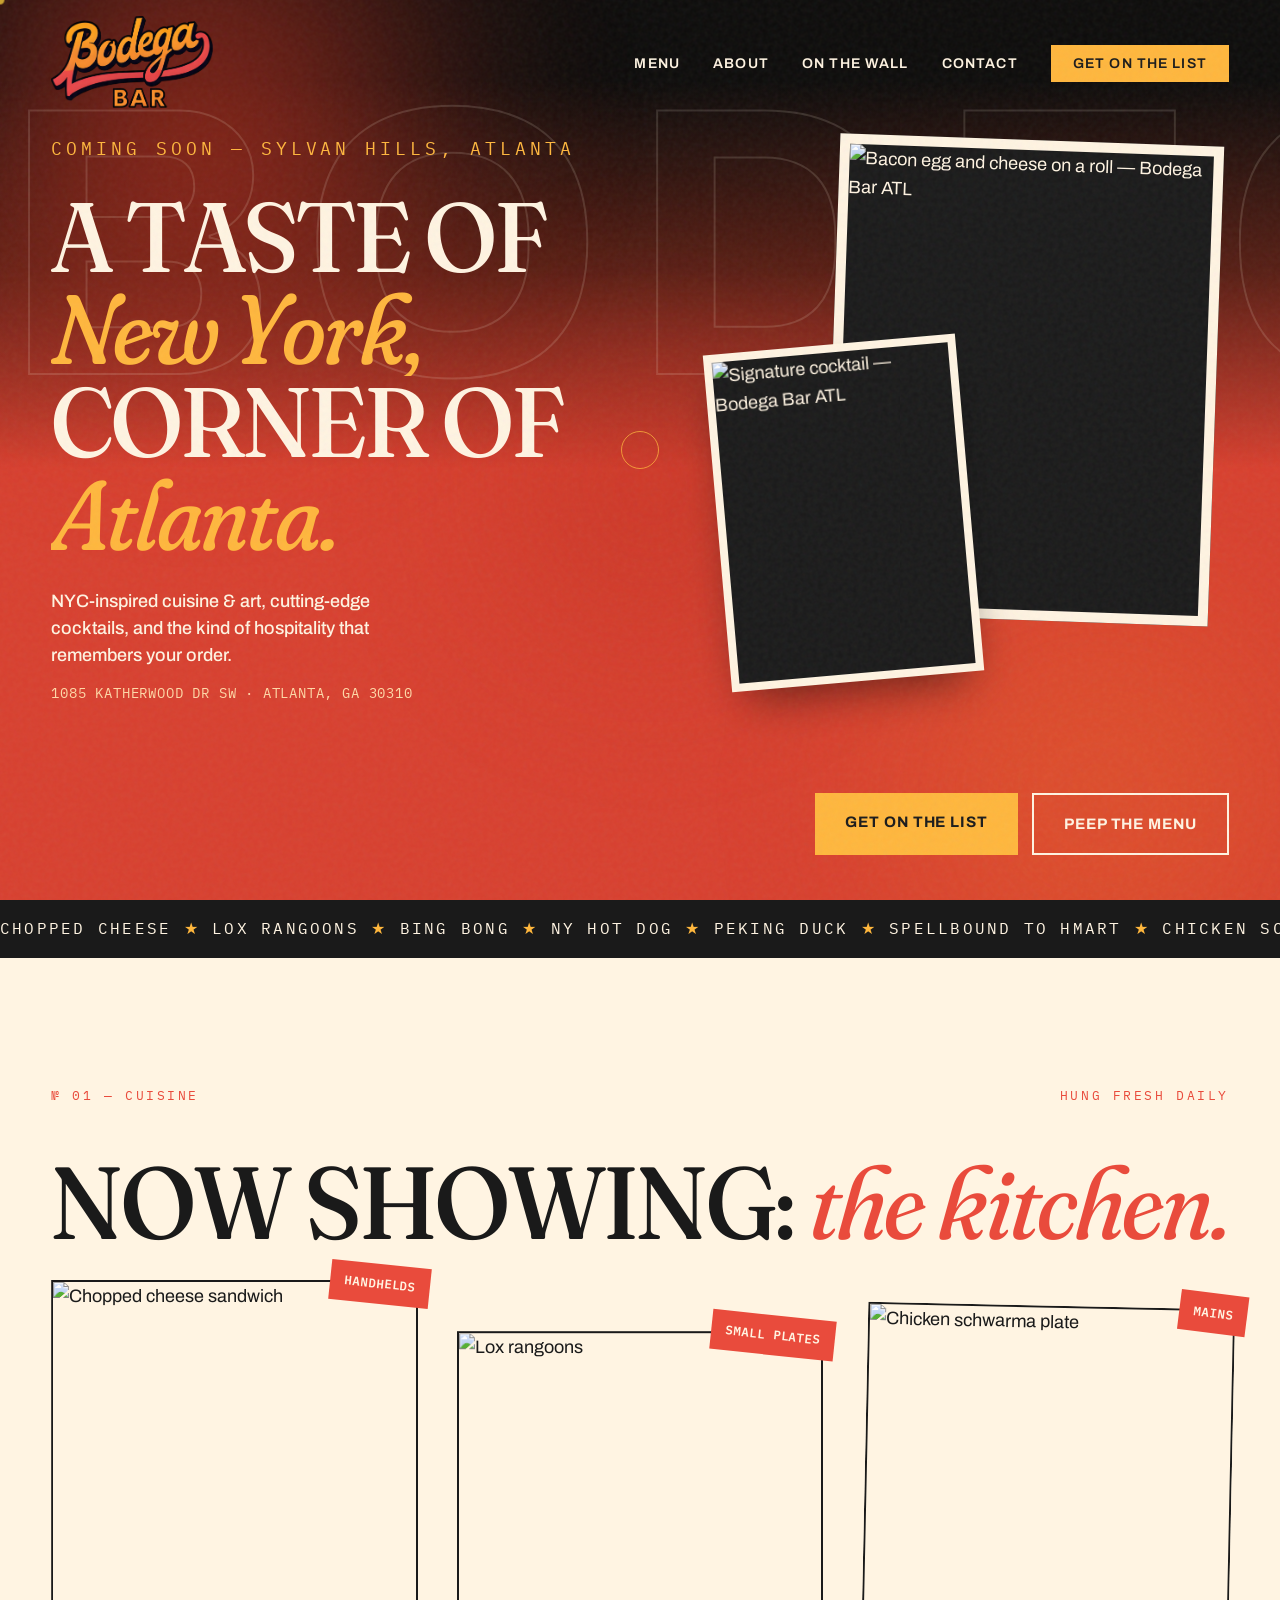
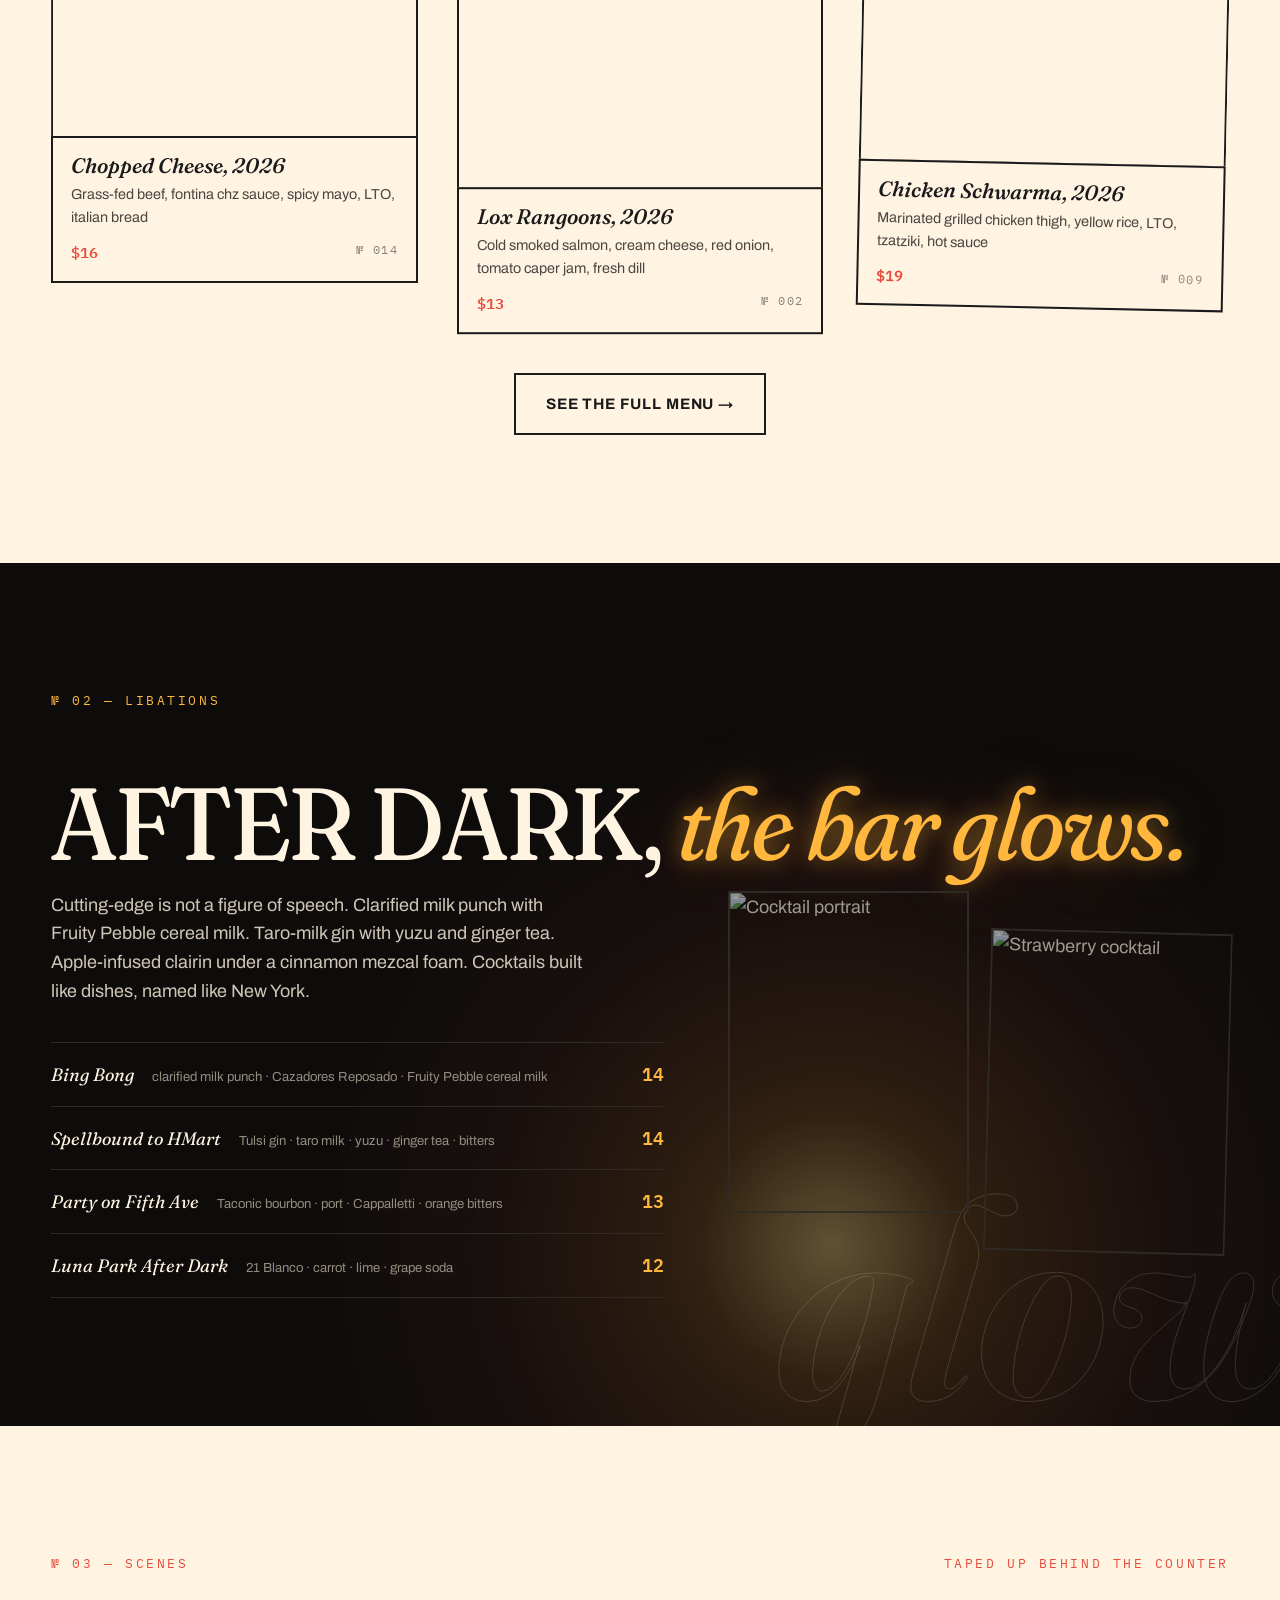
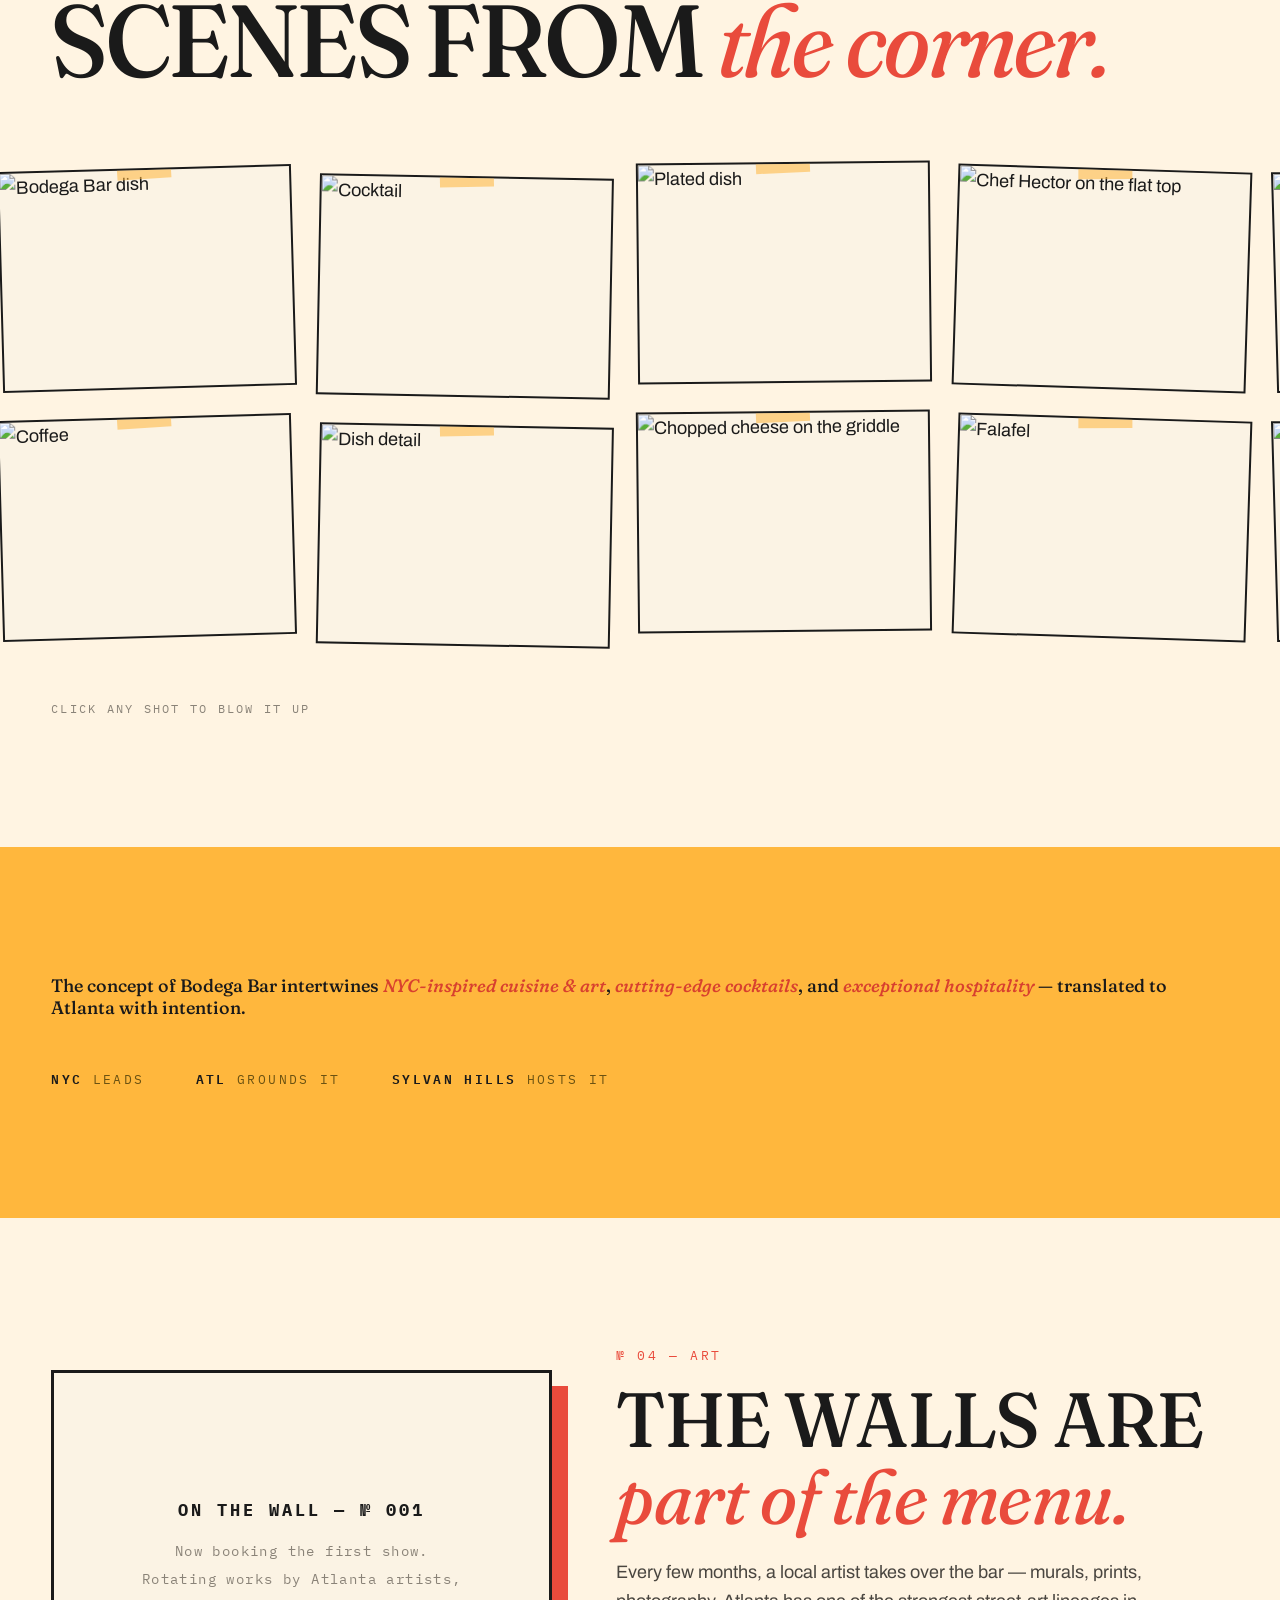
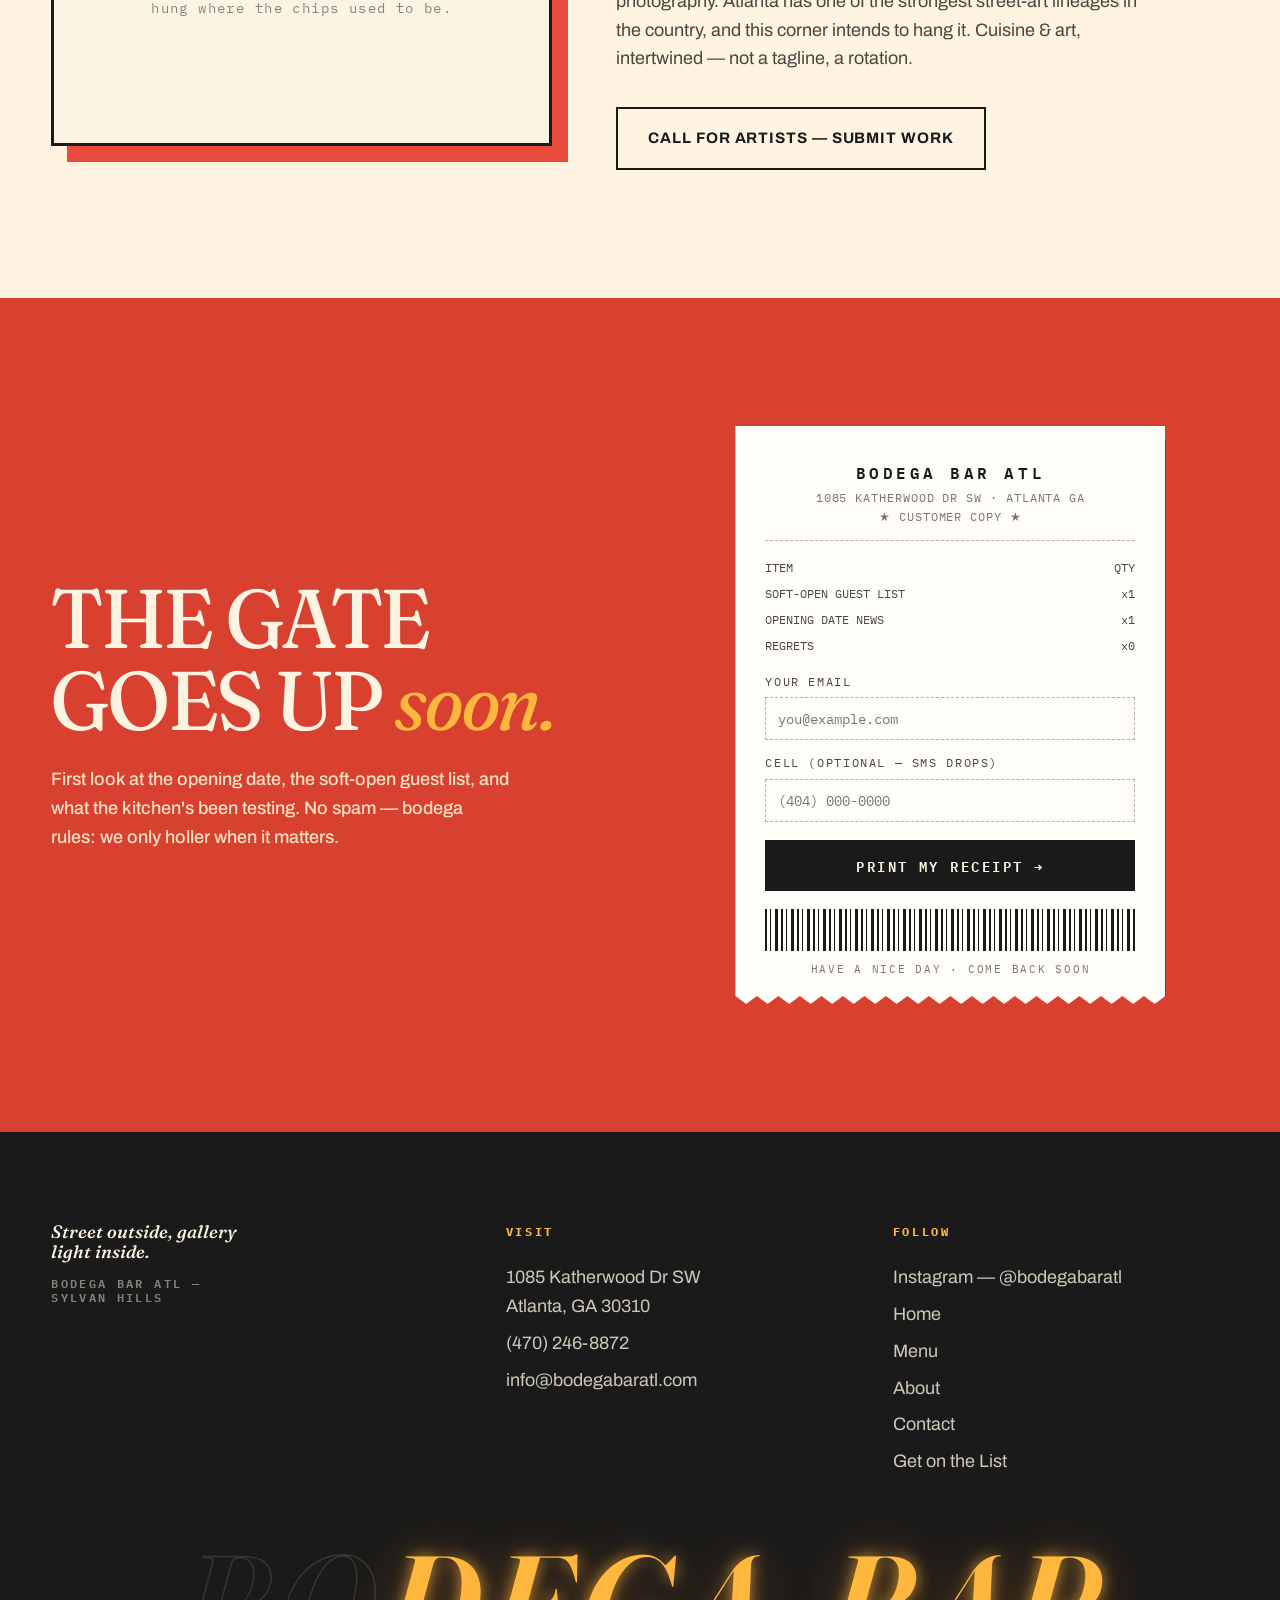
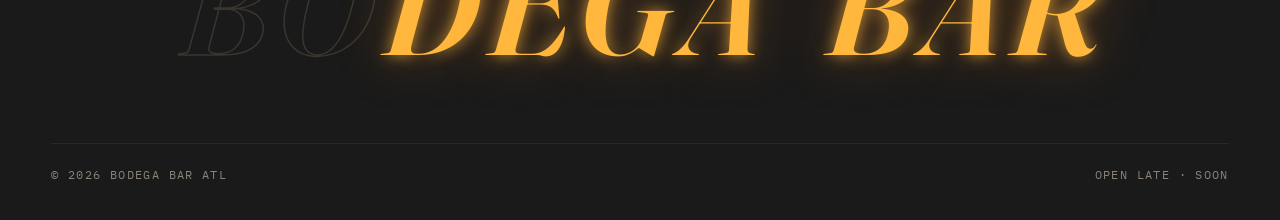
==== commit 805bdfad: "Mobile hero: photo stack smaller and centered" ====
--- a/index.html
+++ b/index.html
@@ -511,8 +511,8 @@
 @media(max-width:900px){
   .hero{padding-top:120px;justify-content:flex-start}
   .hero-stack{
-    position:relative;right:auto;top:auto;width:min(80vw,400px);
-    margin:8px 0 52px;
+    position:relative;right:auto;top:auto;width:min(62vw,310px);
+    margin:4px auto 48px;
   }
   .hero-media{transform:rotate(1.5deg)}
   .hero h1{font-size:clamp(3rem,13vw,6.5rem);max-width:none}
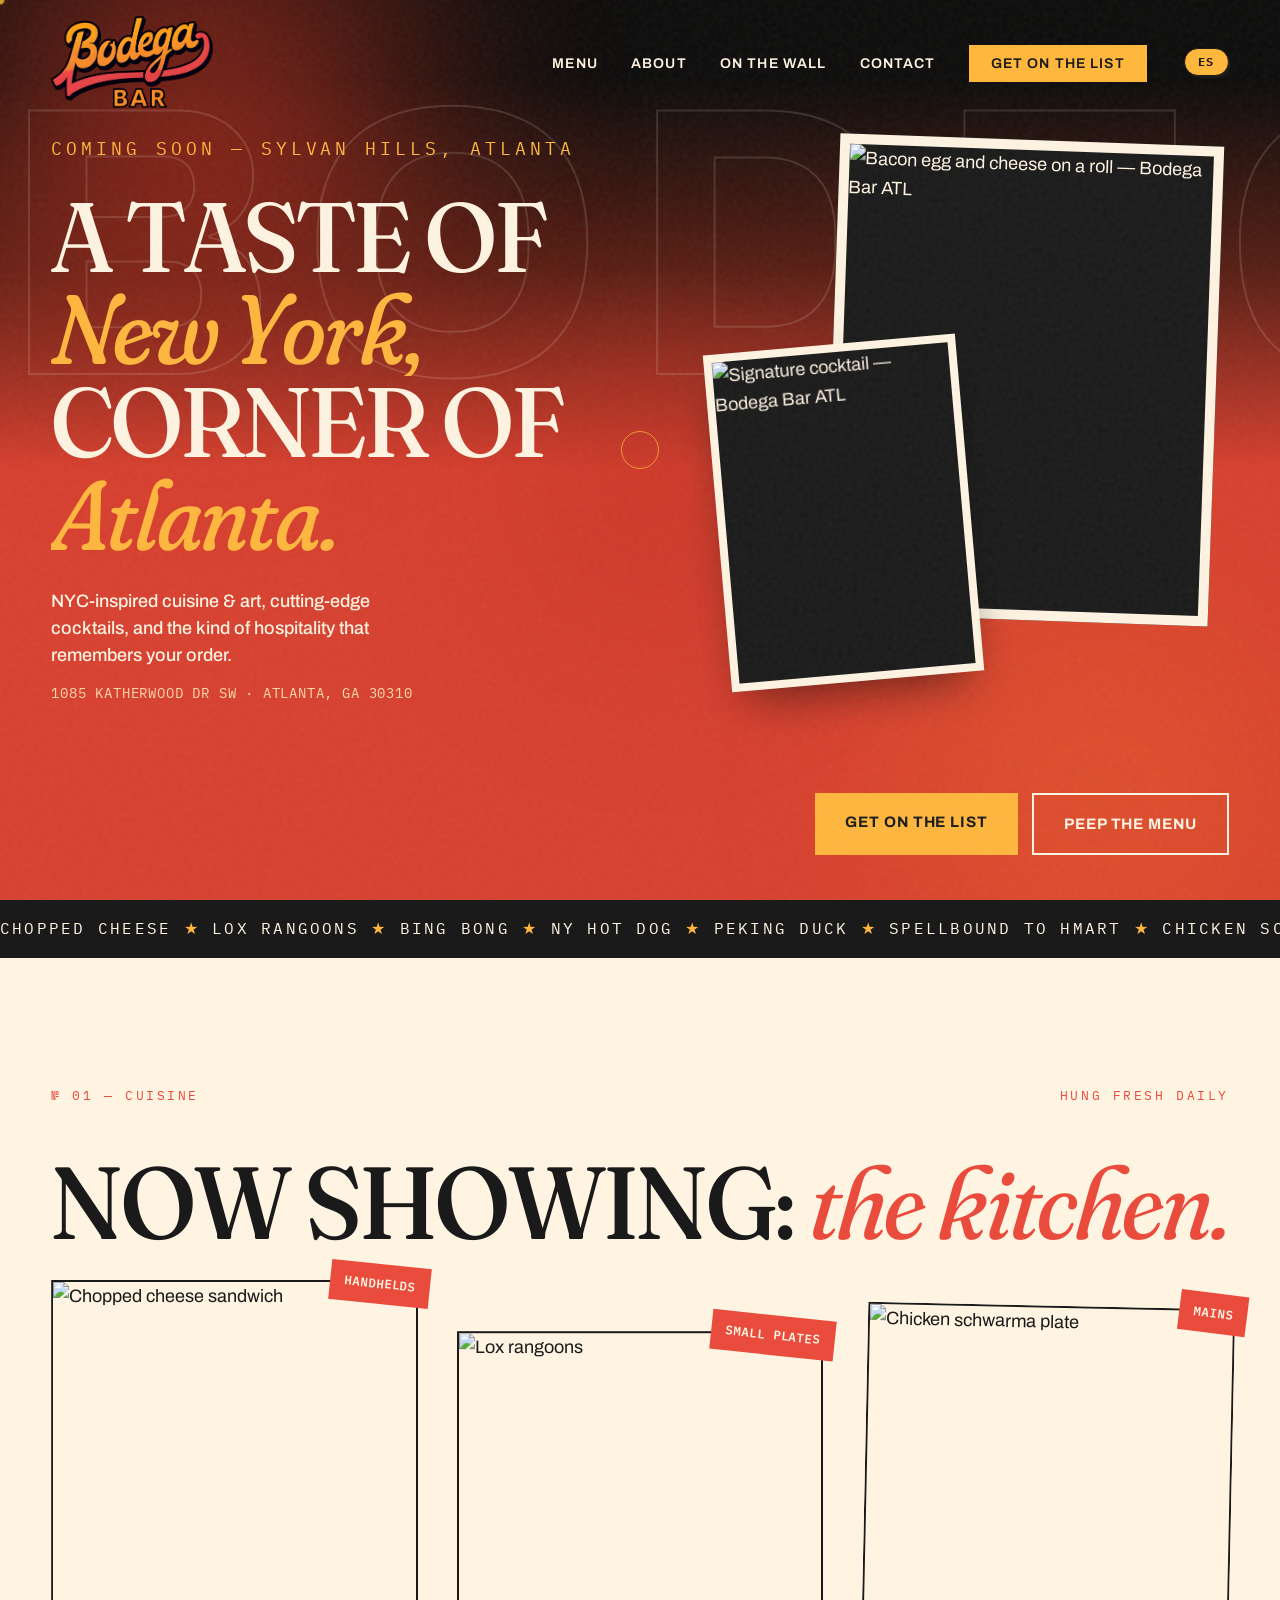
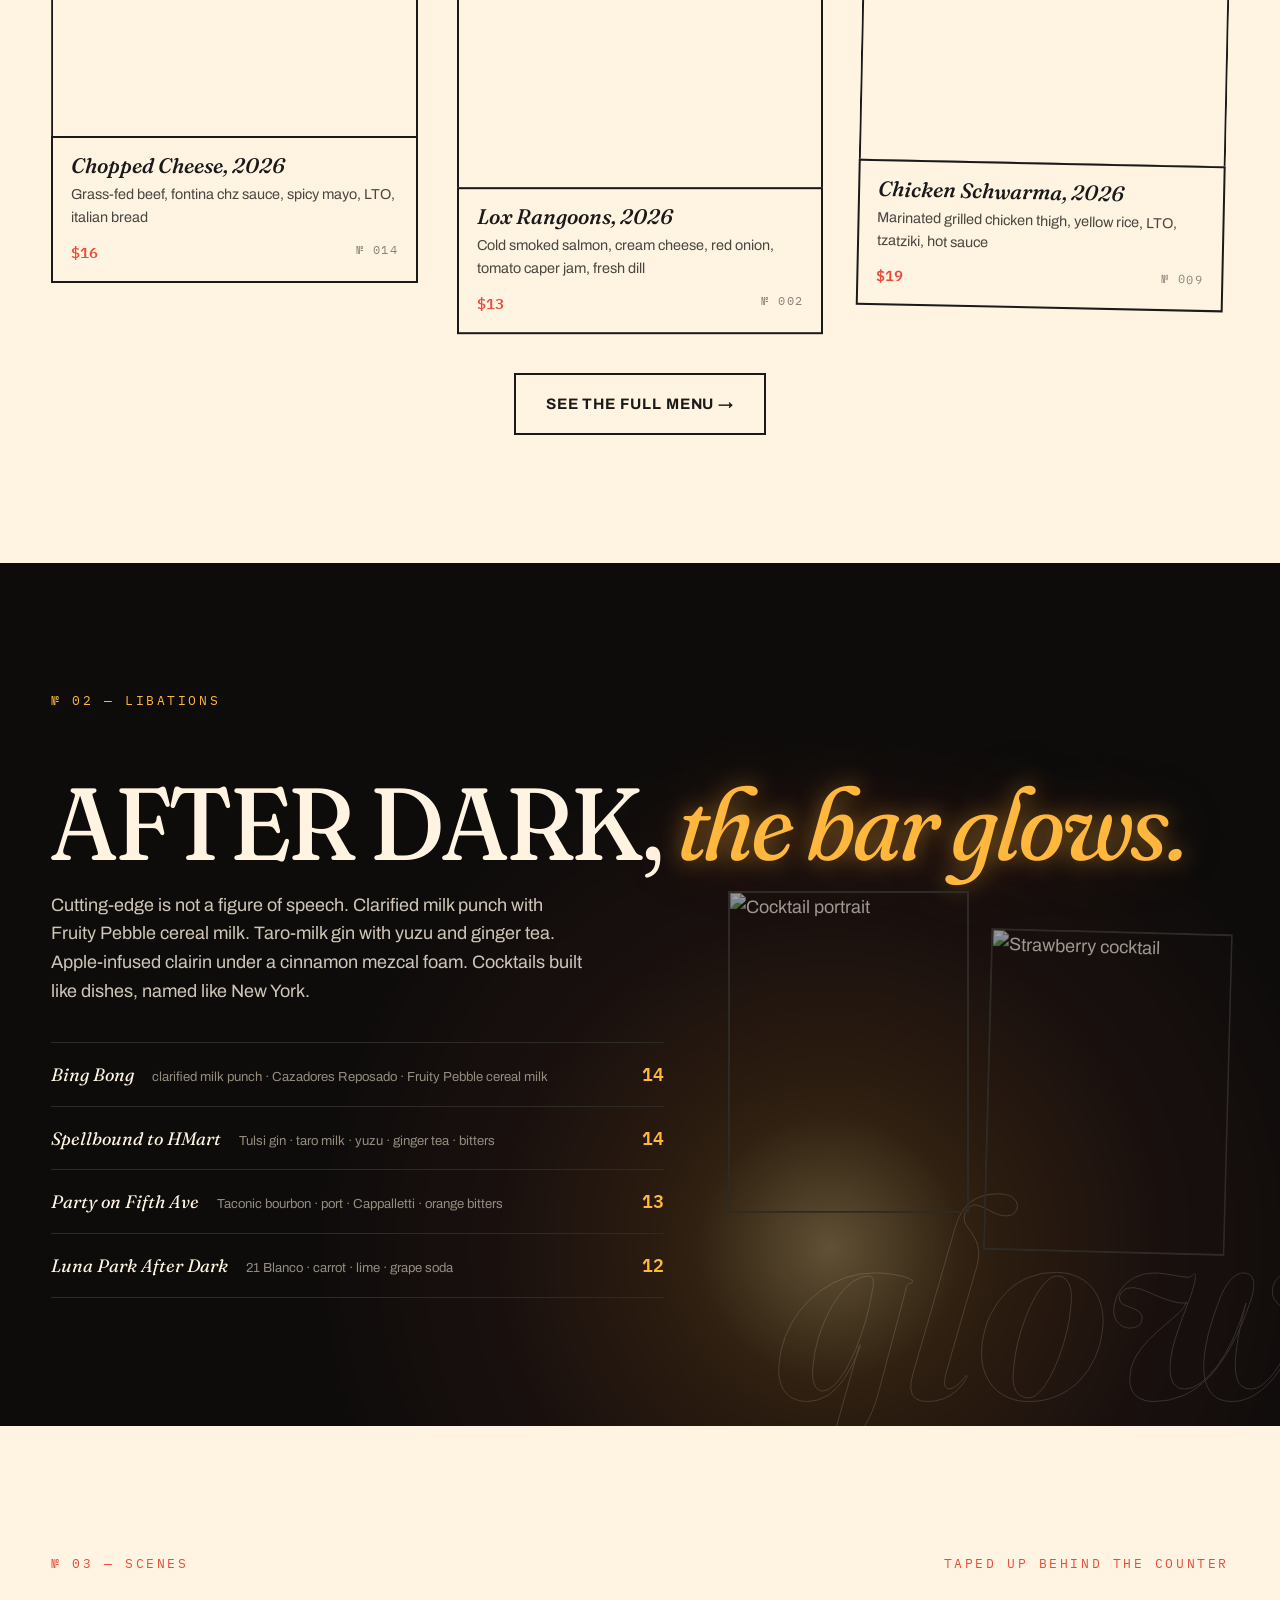
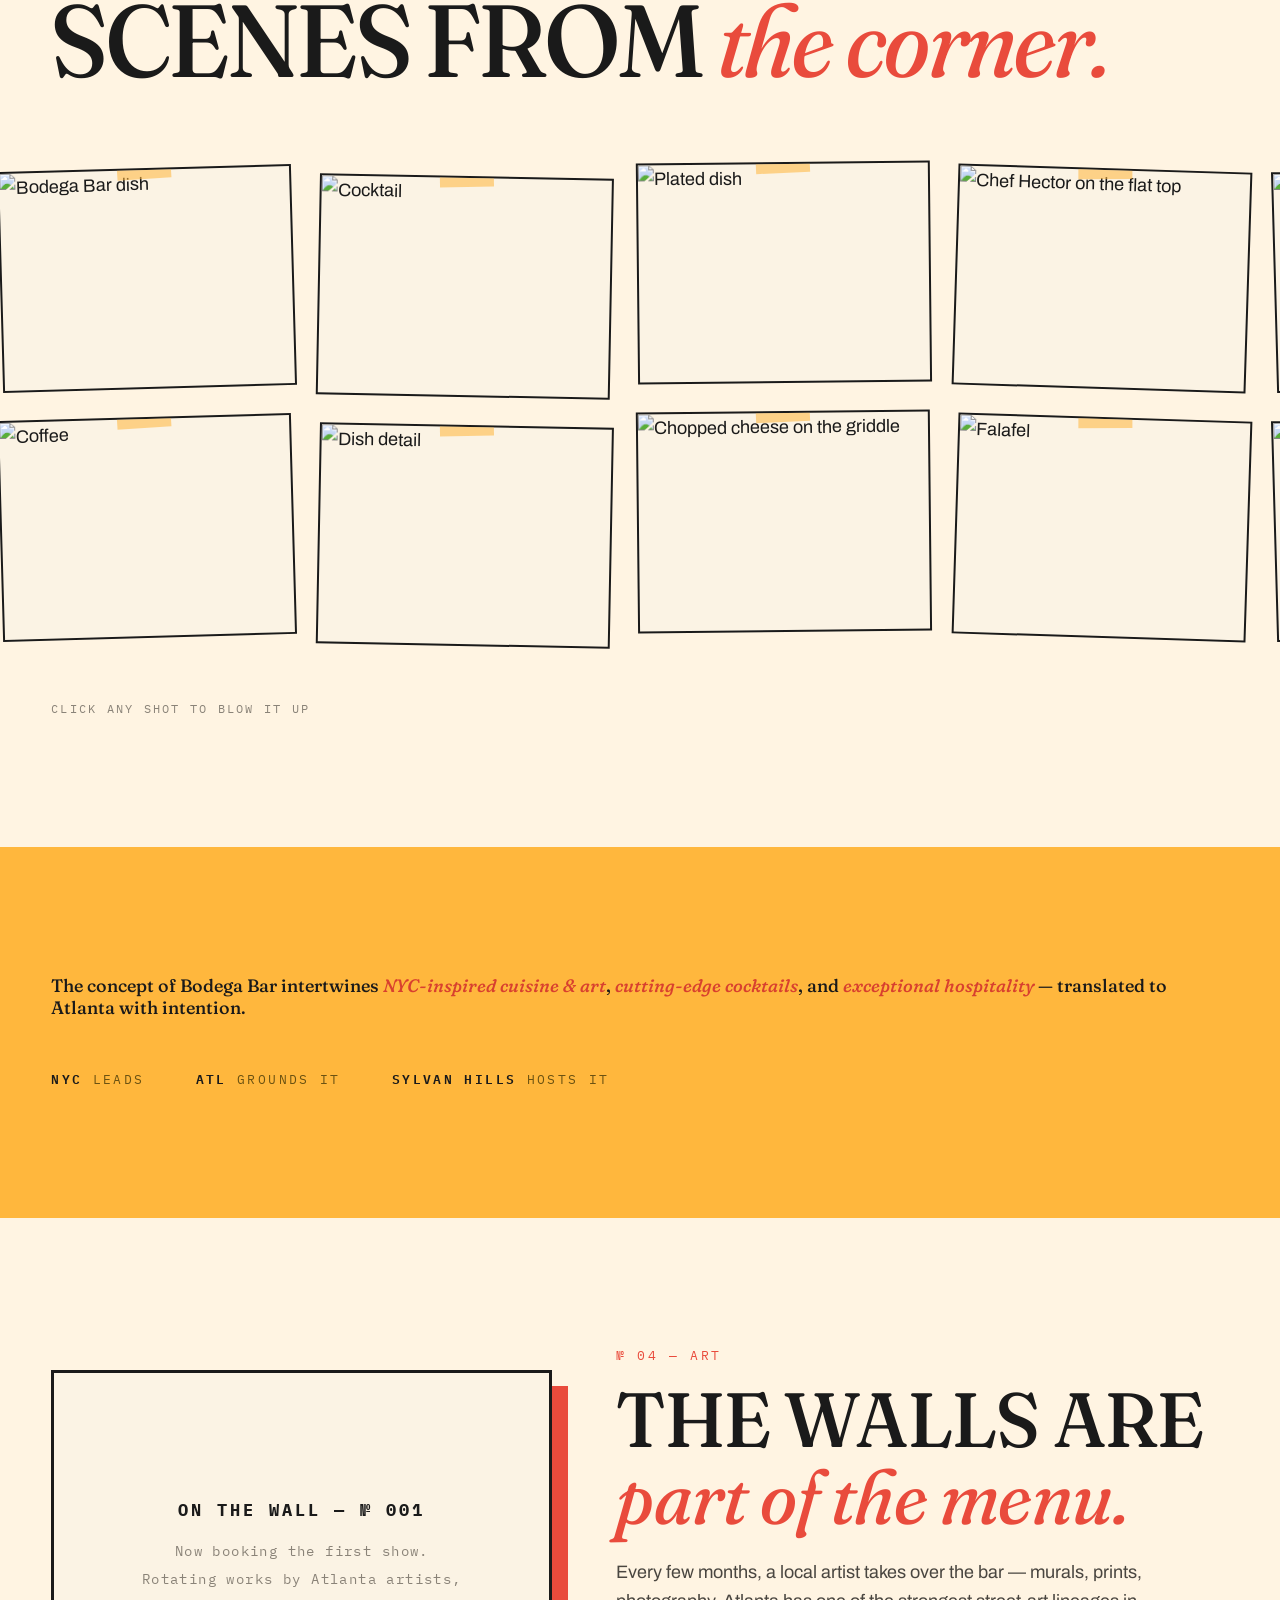
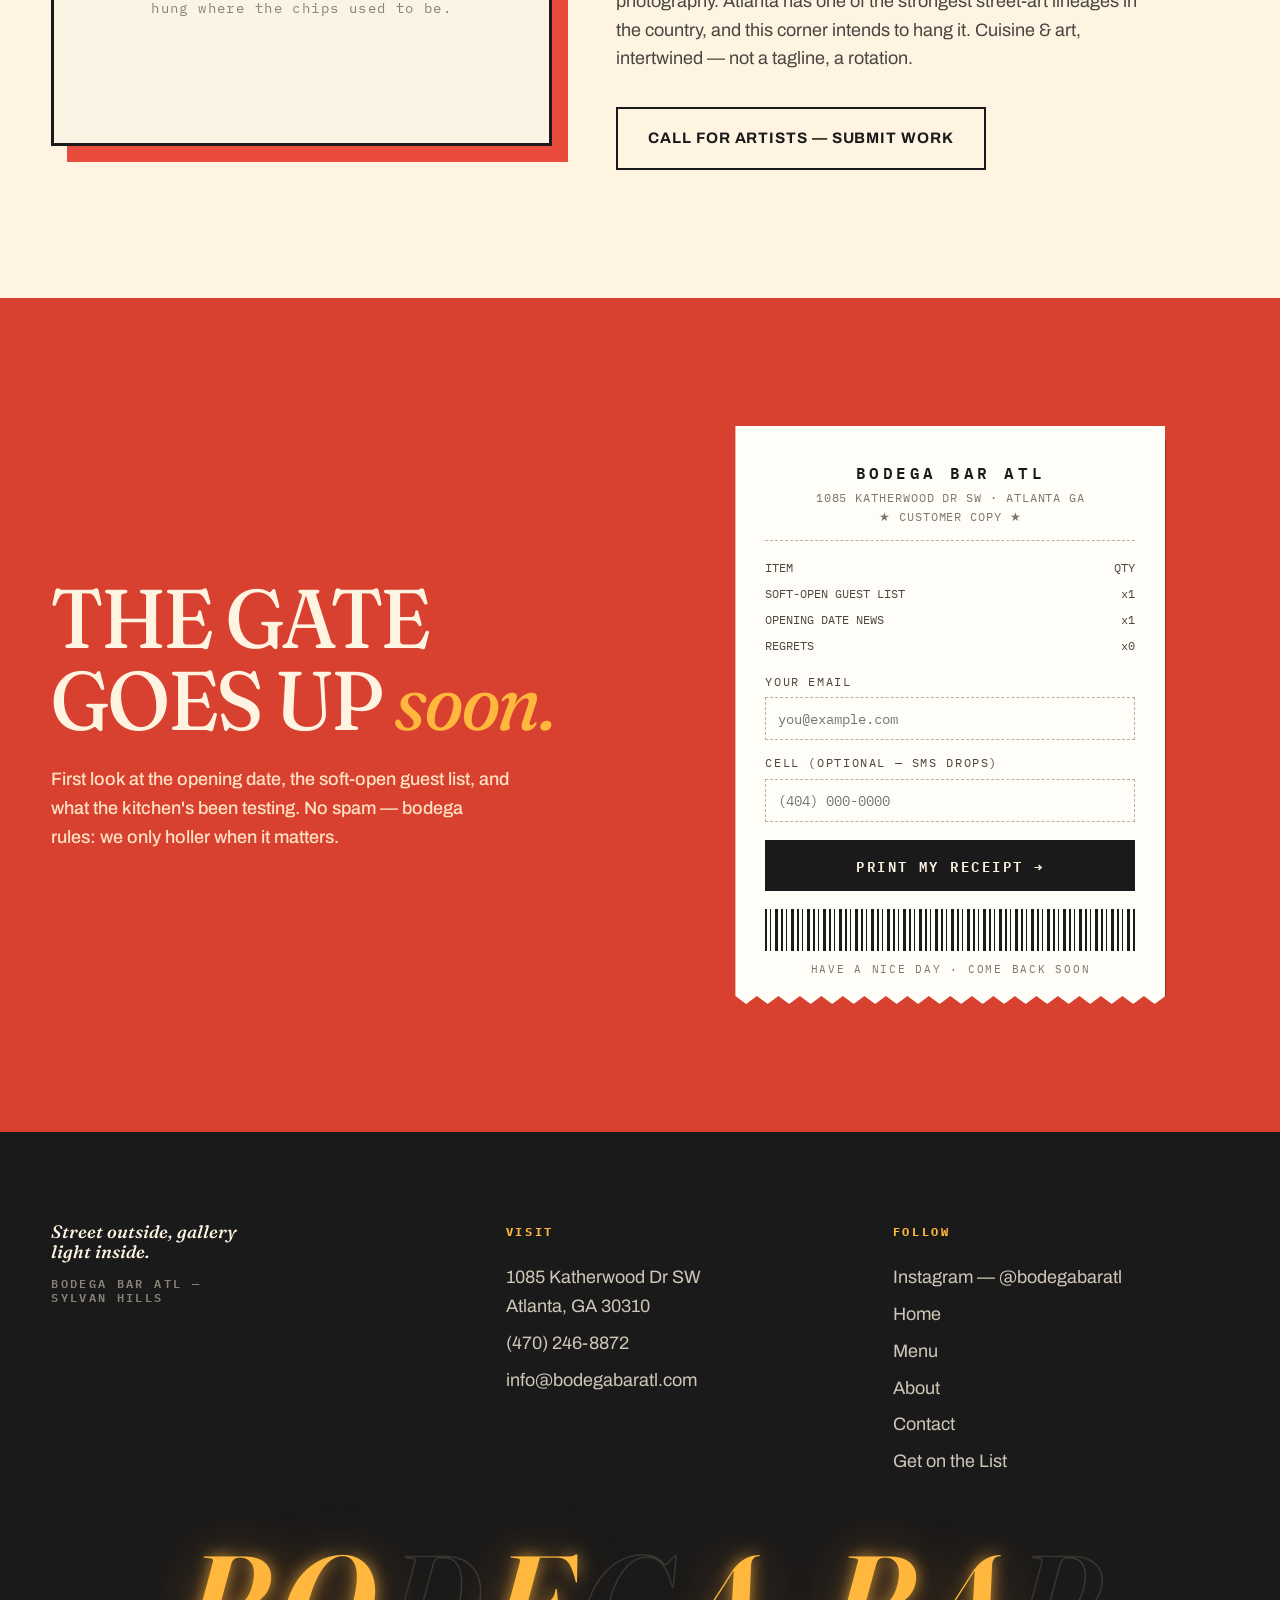
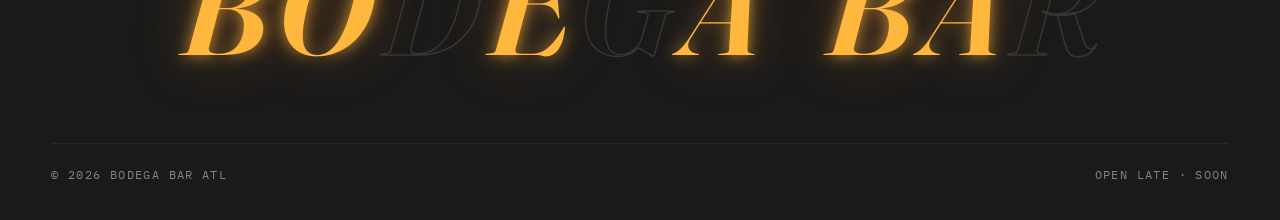
==== commit 89e78bc0: "Add bilingual EN/ES toggle (i18n.js) across all pages" ====
--- a/index.html
+++ b/index.html
@@ -964,5 +964,6 @@
 });
 </script>
 <script src="fx.js" defer></script>
+<script src="i18n.js" defer></script>
 </body>
 </html>
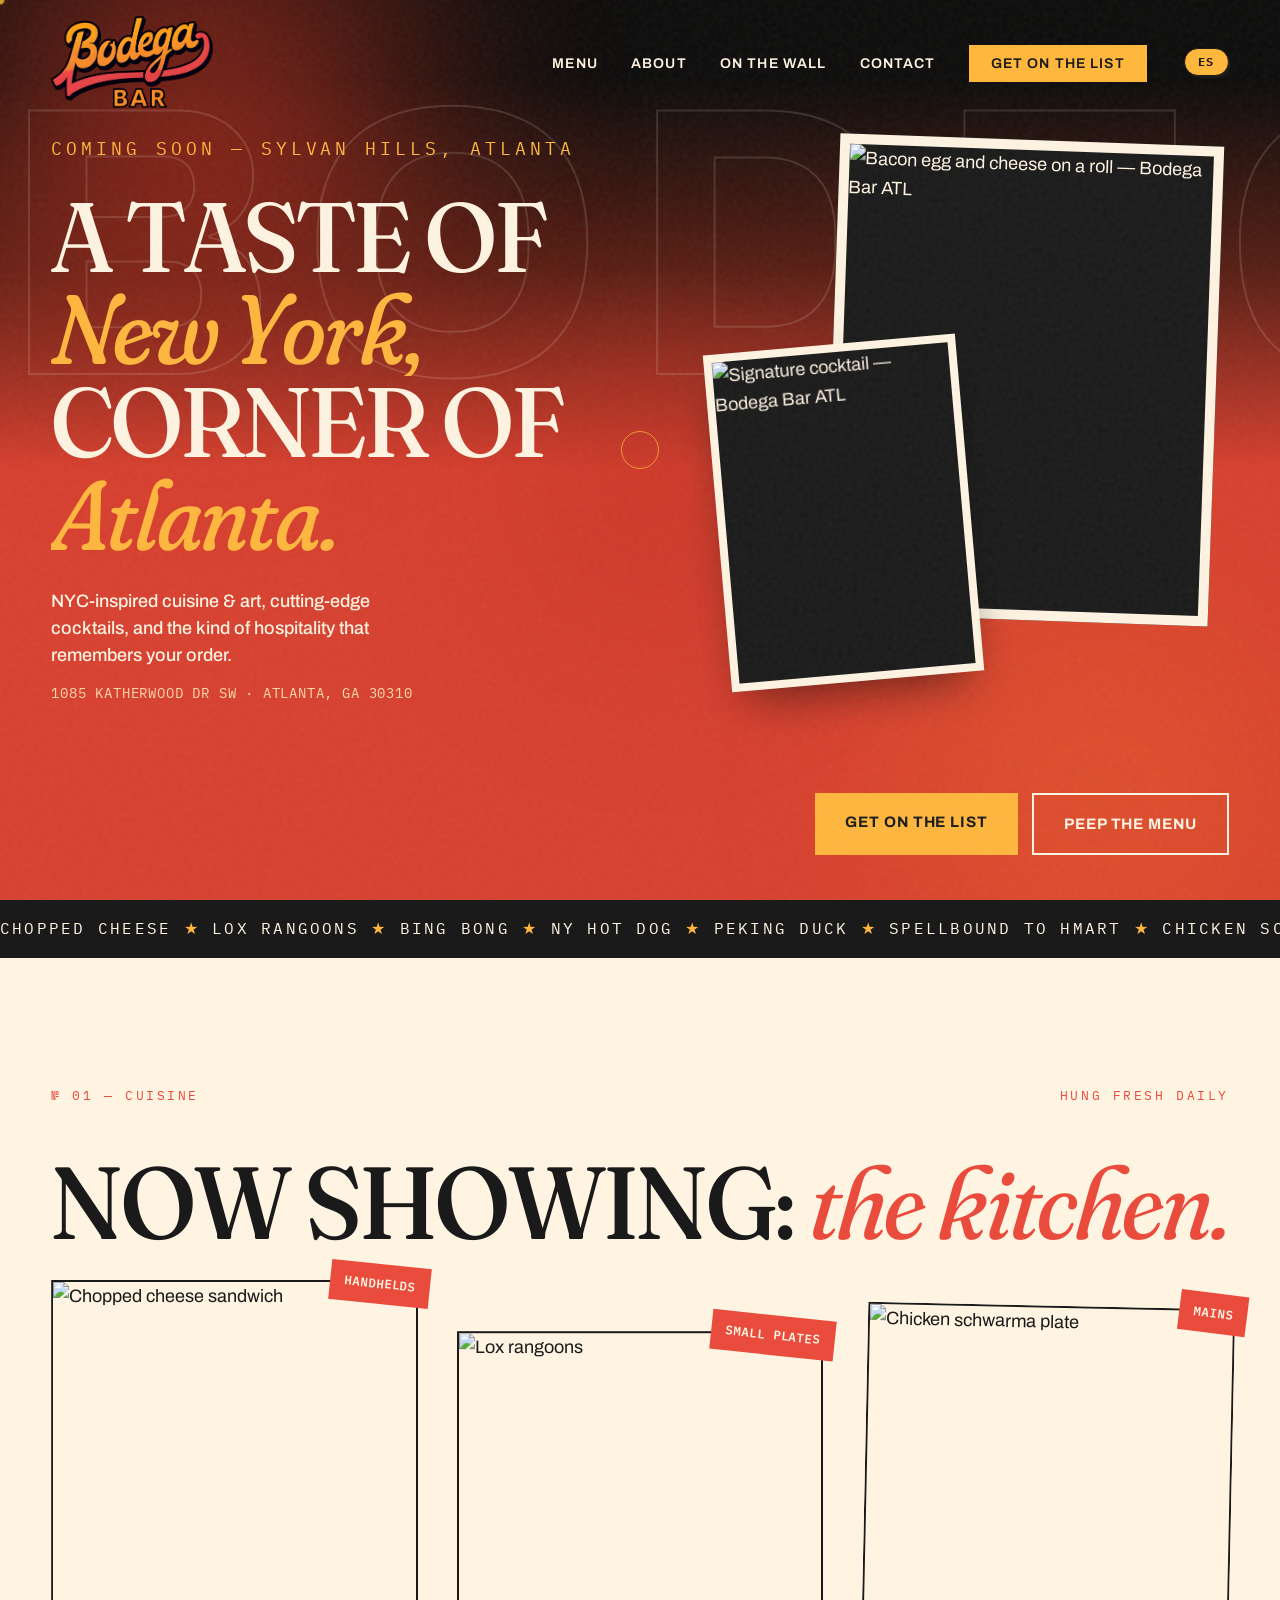
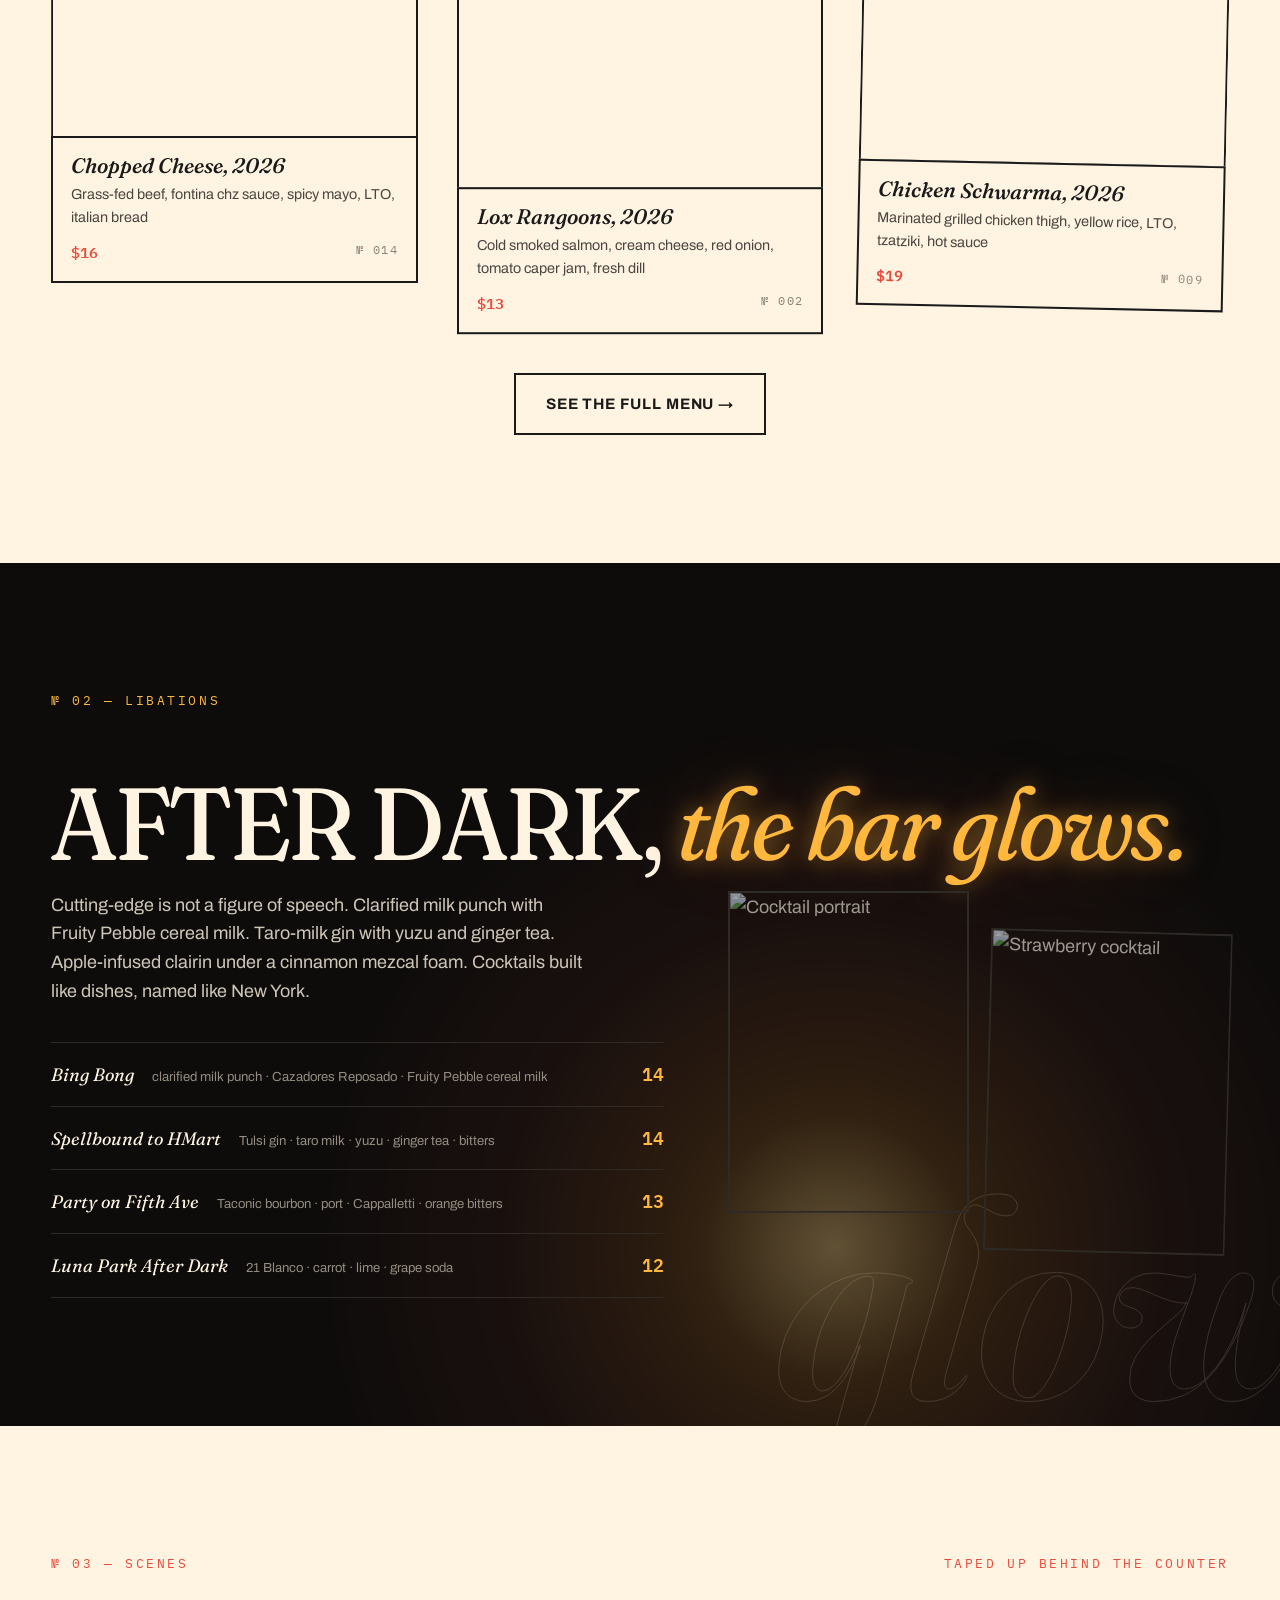
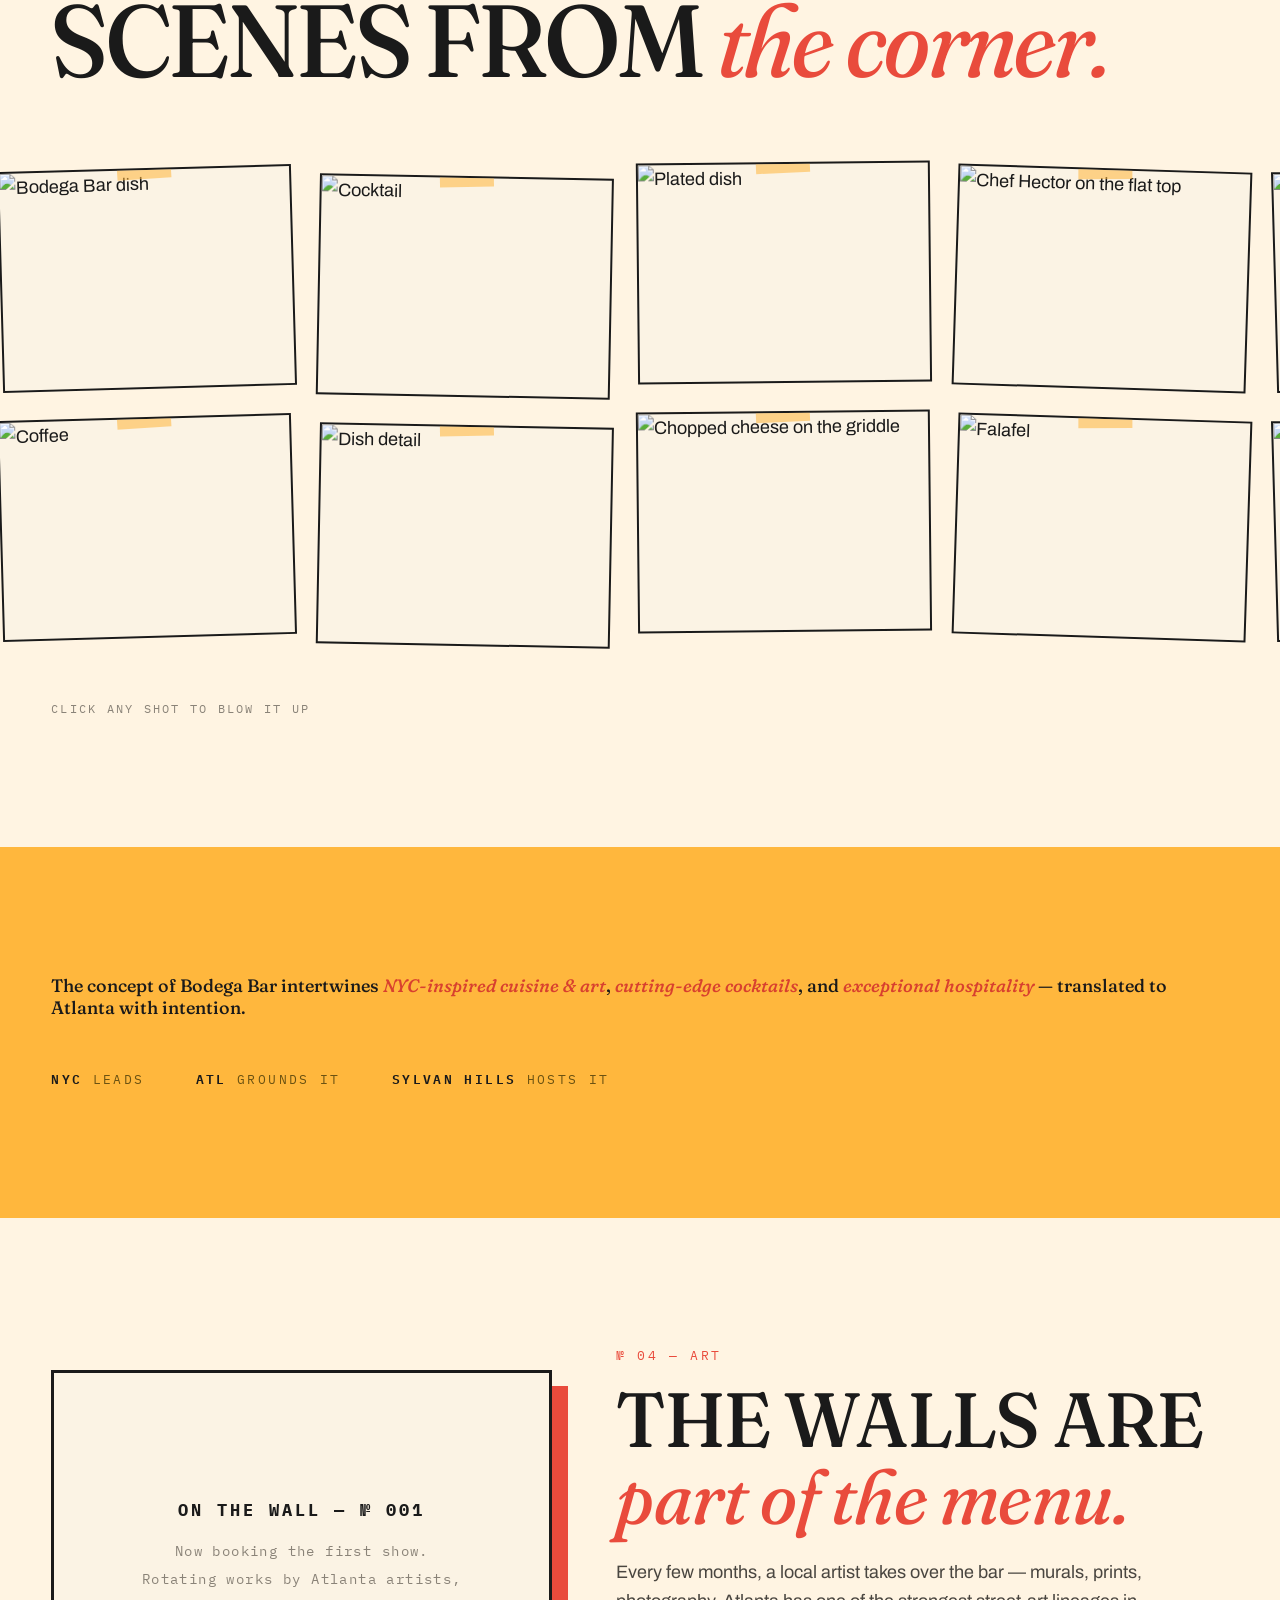
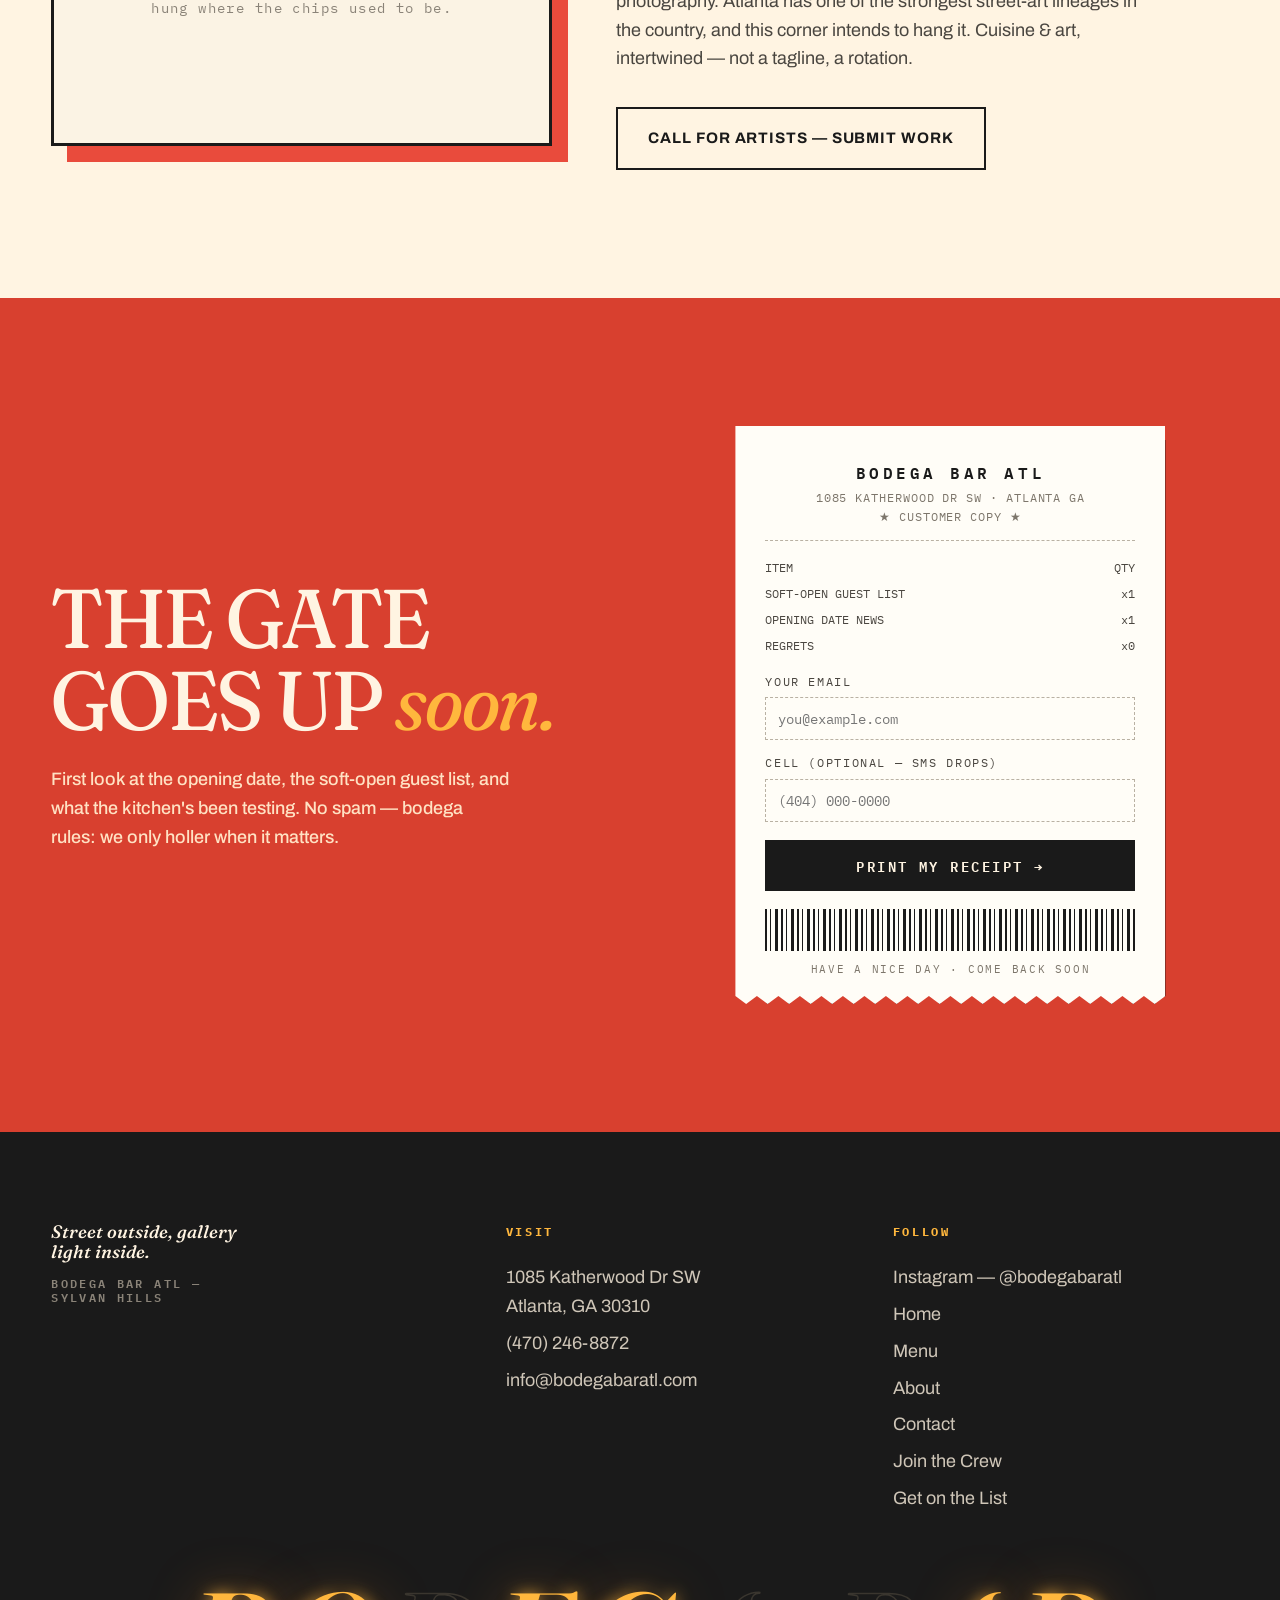
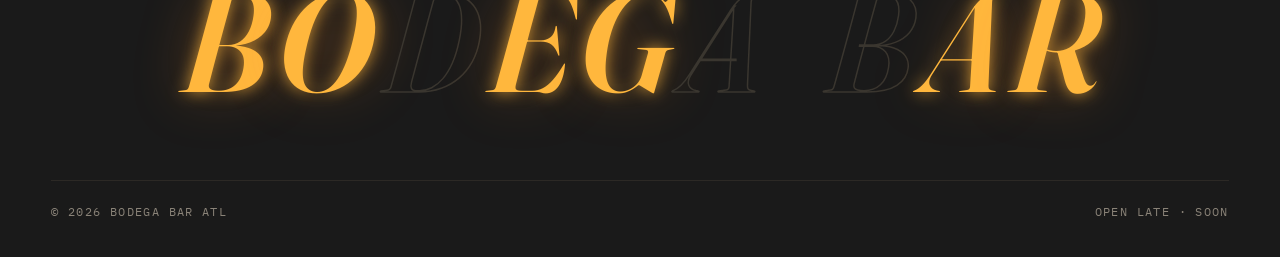
==== commit 2bfb0239: "Add careers page (Join the Crew) + footer links" ====
--- a/index.html
+++ b/index.html
@@ -850,6 +850,7 @@
       <a href="menu.html">Menu</a>
       <a href="about.html">About</a>
       <a href="contact.html">Contact</a>
+      <a href="careers.html">Join the Crew</a>
       <a href="index.html#list">Get on the List</a>
     </div>
   </div>
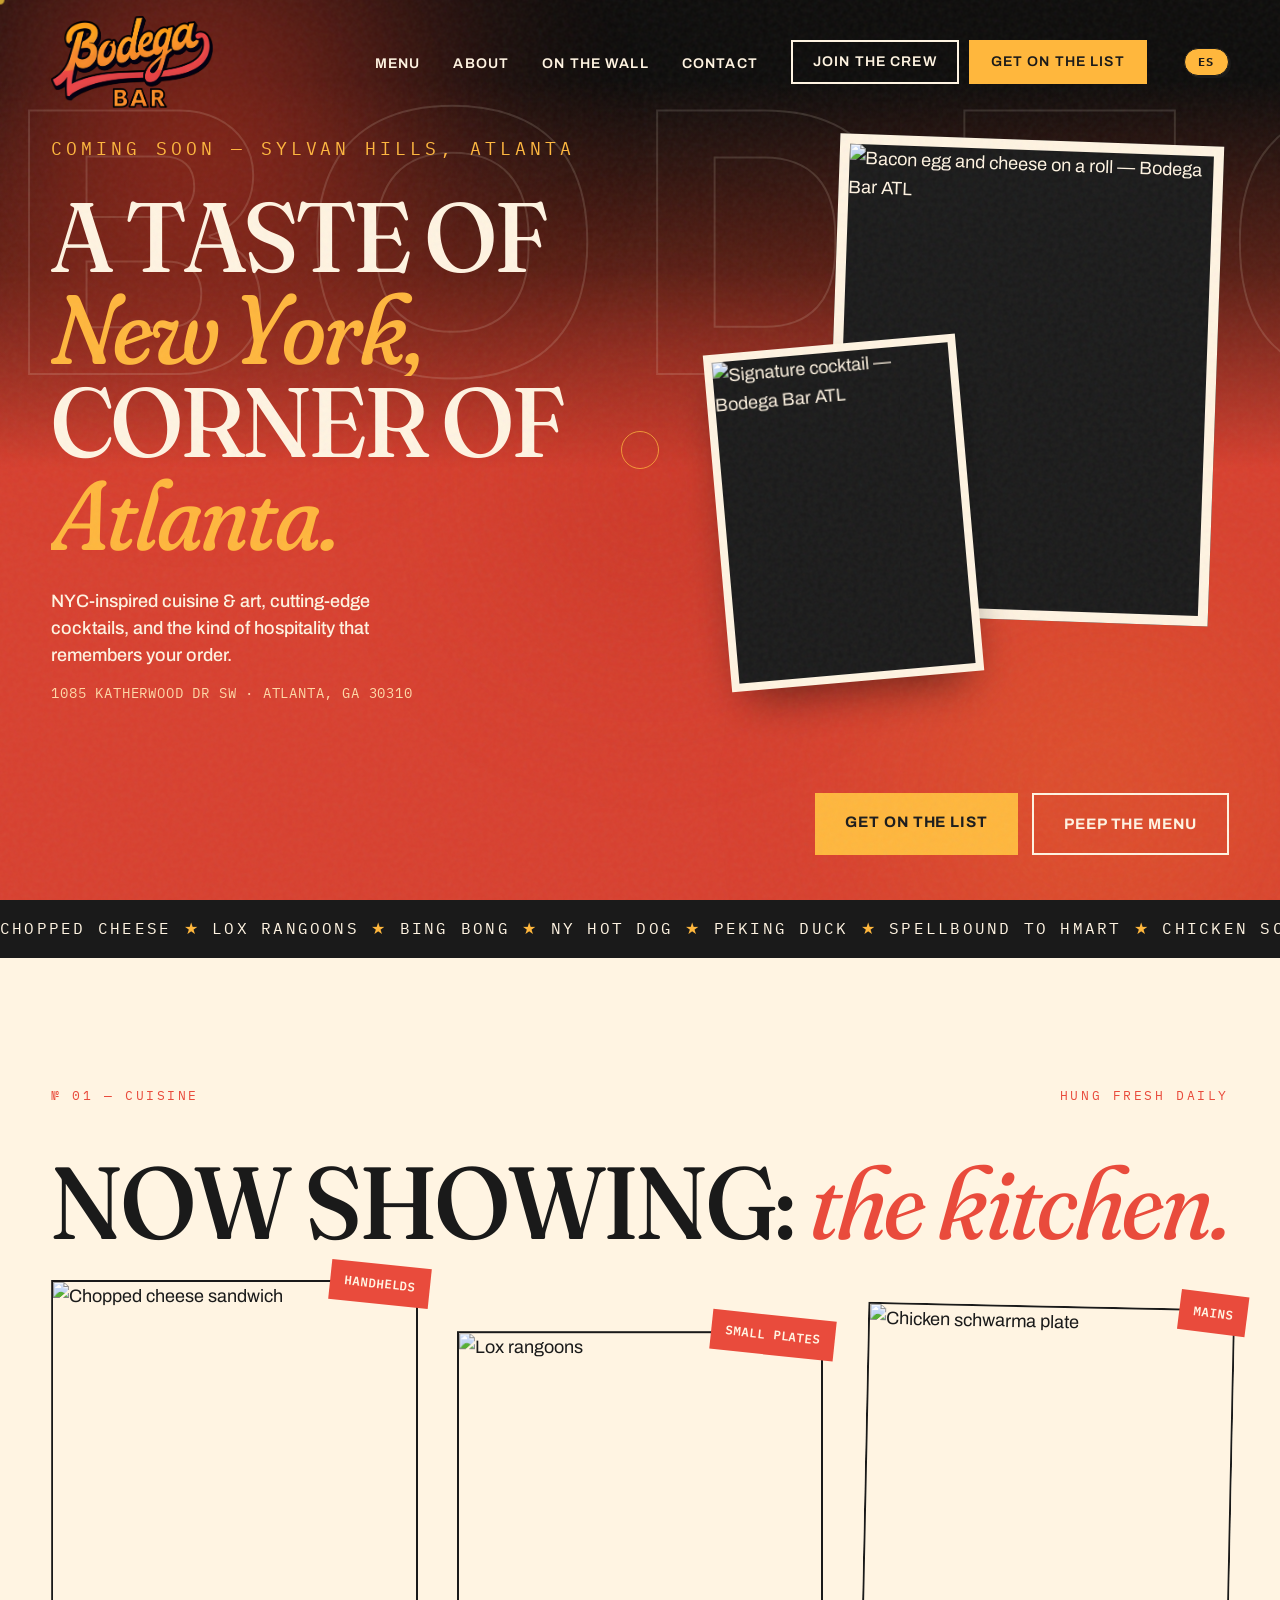
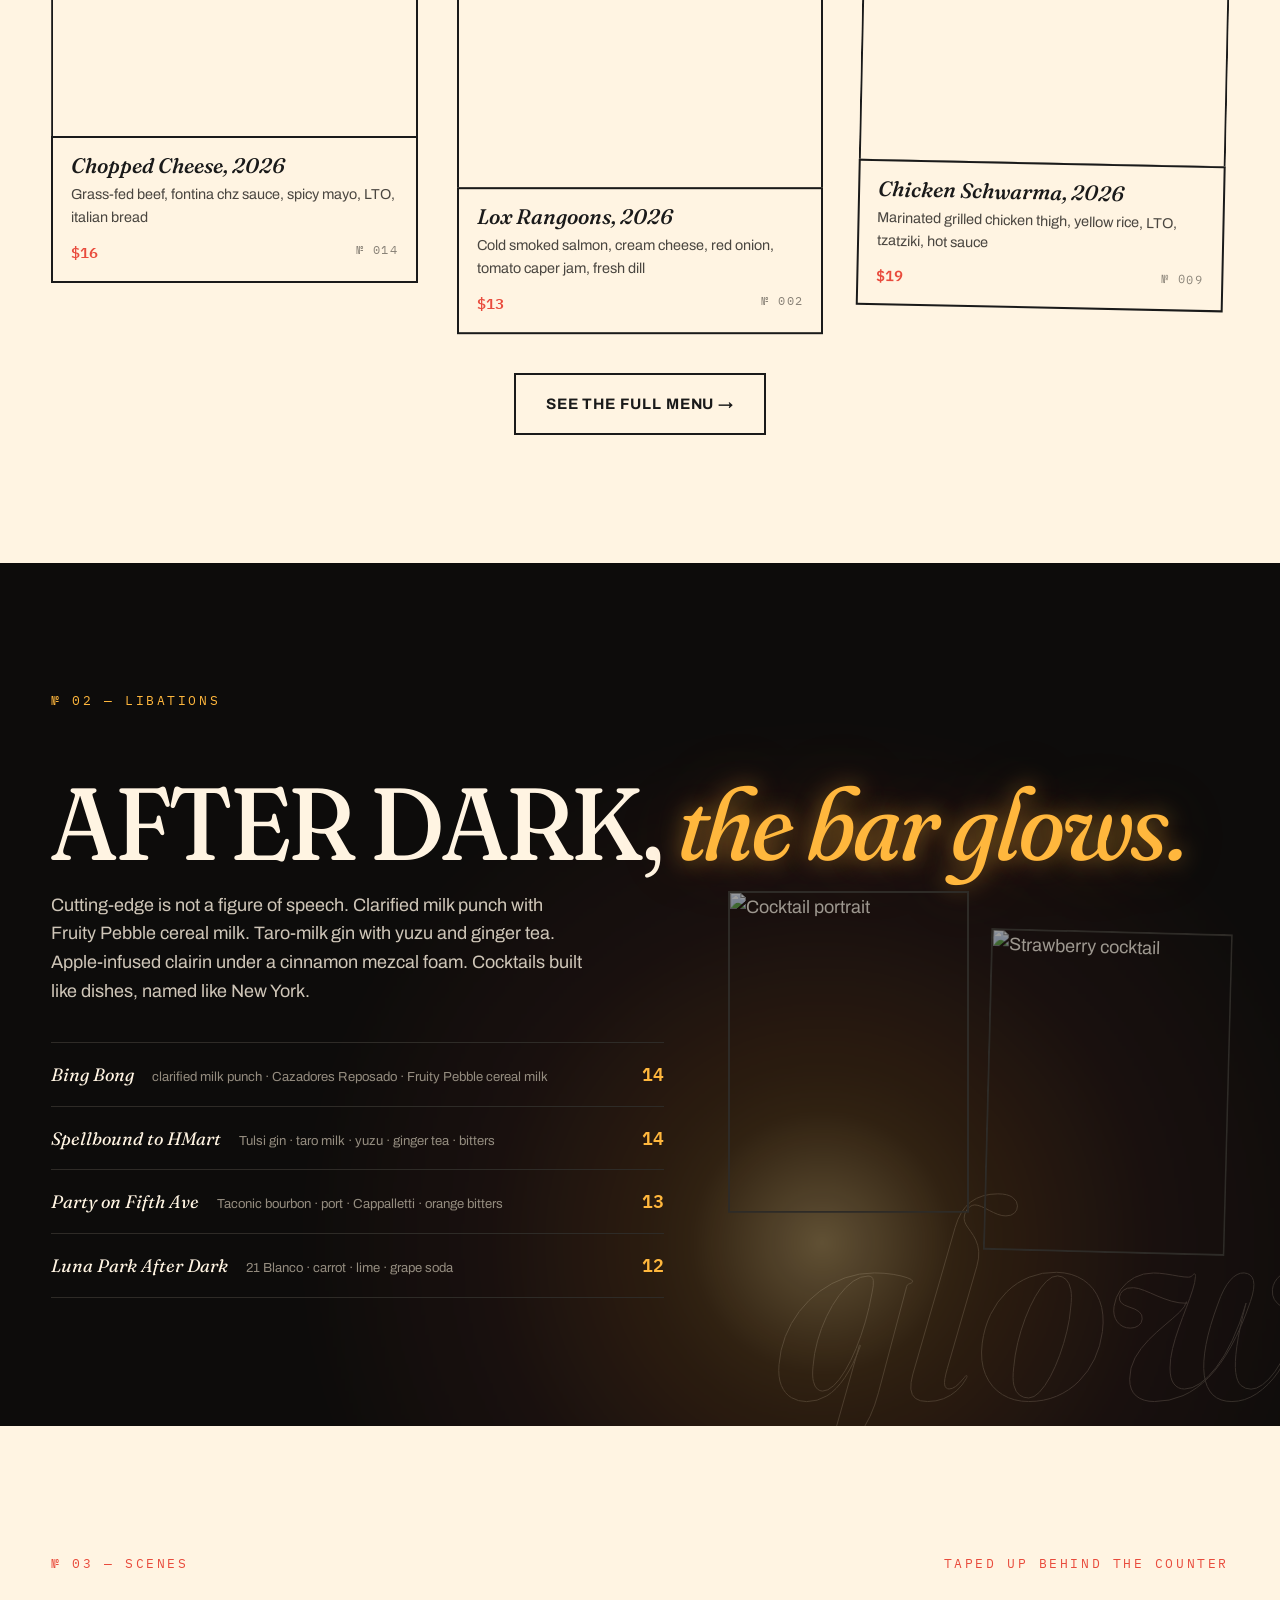
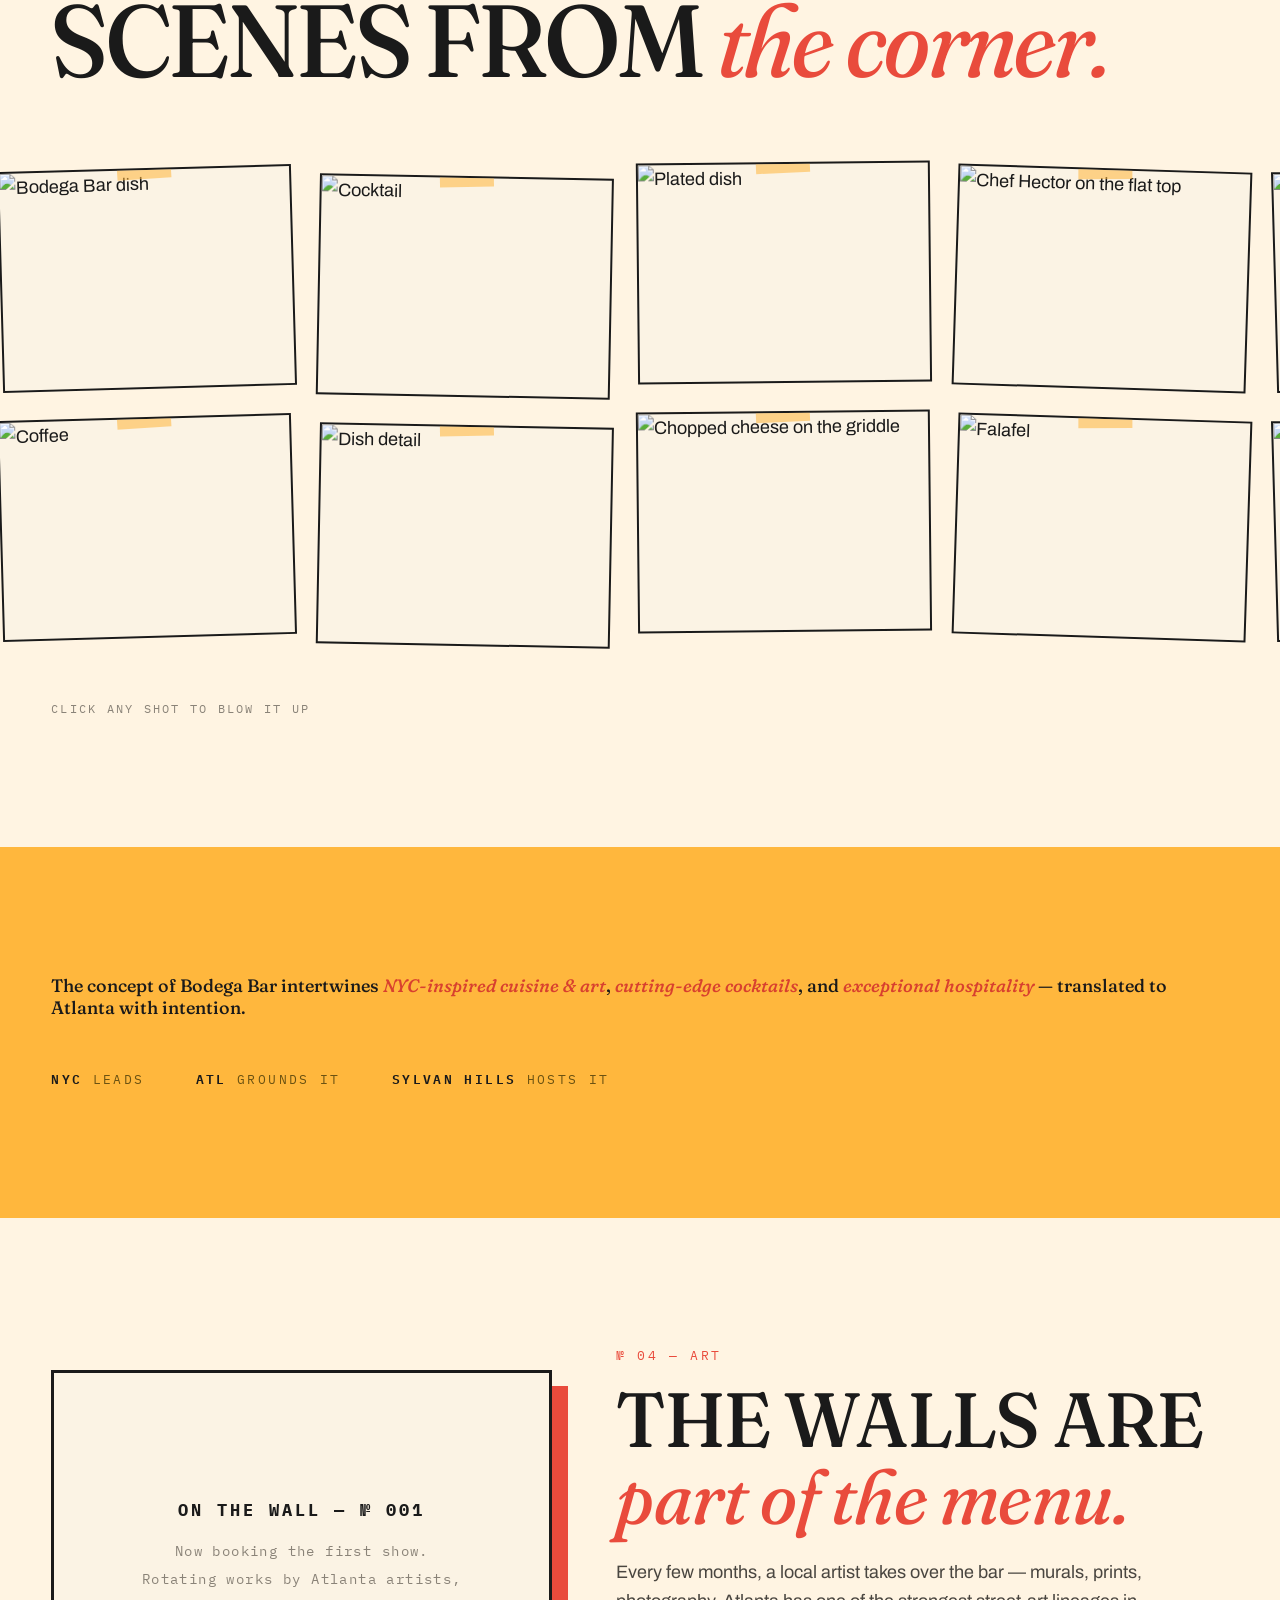
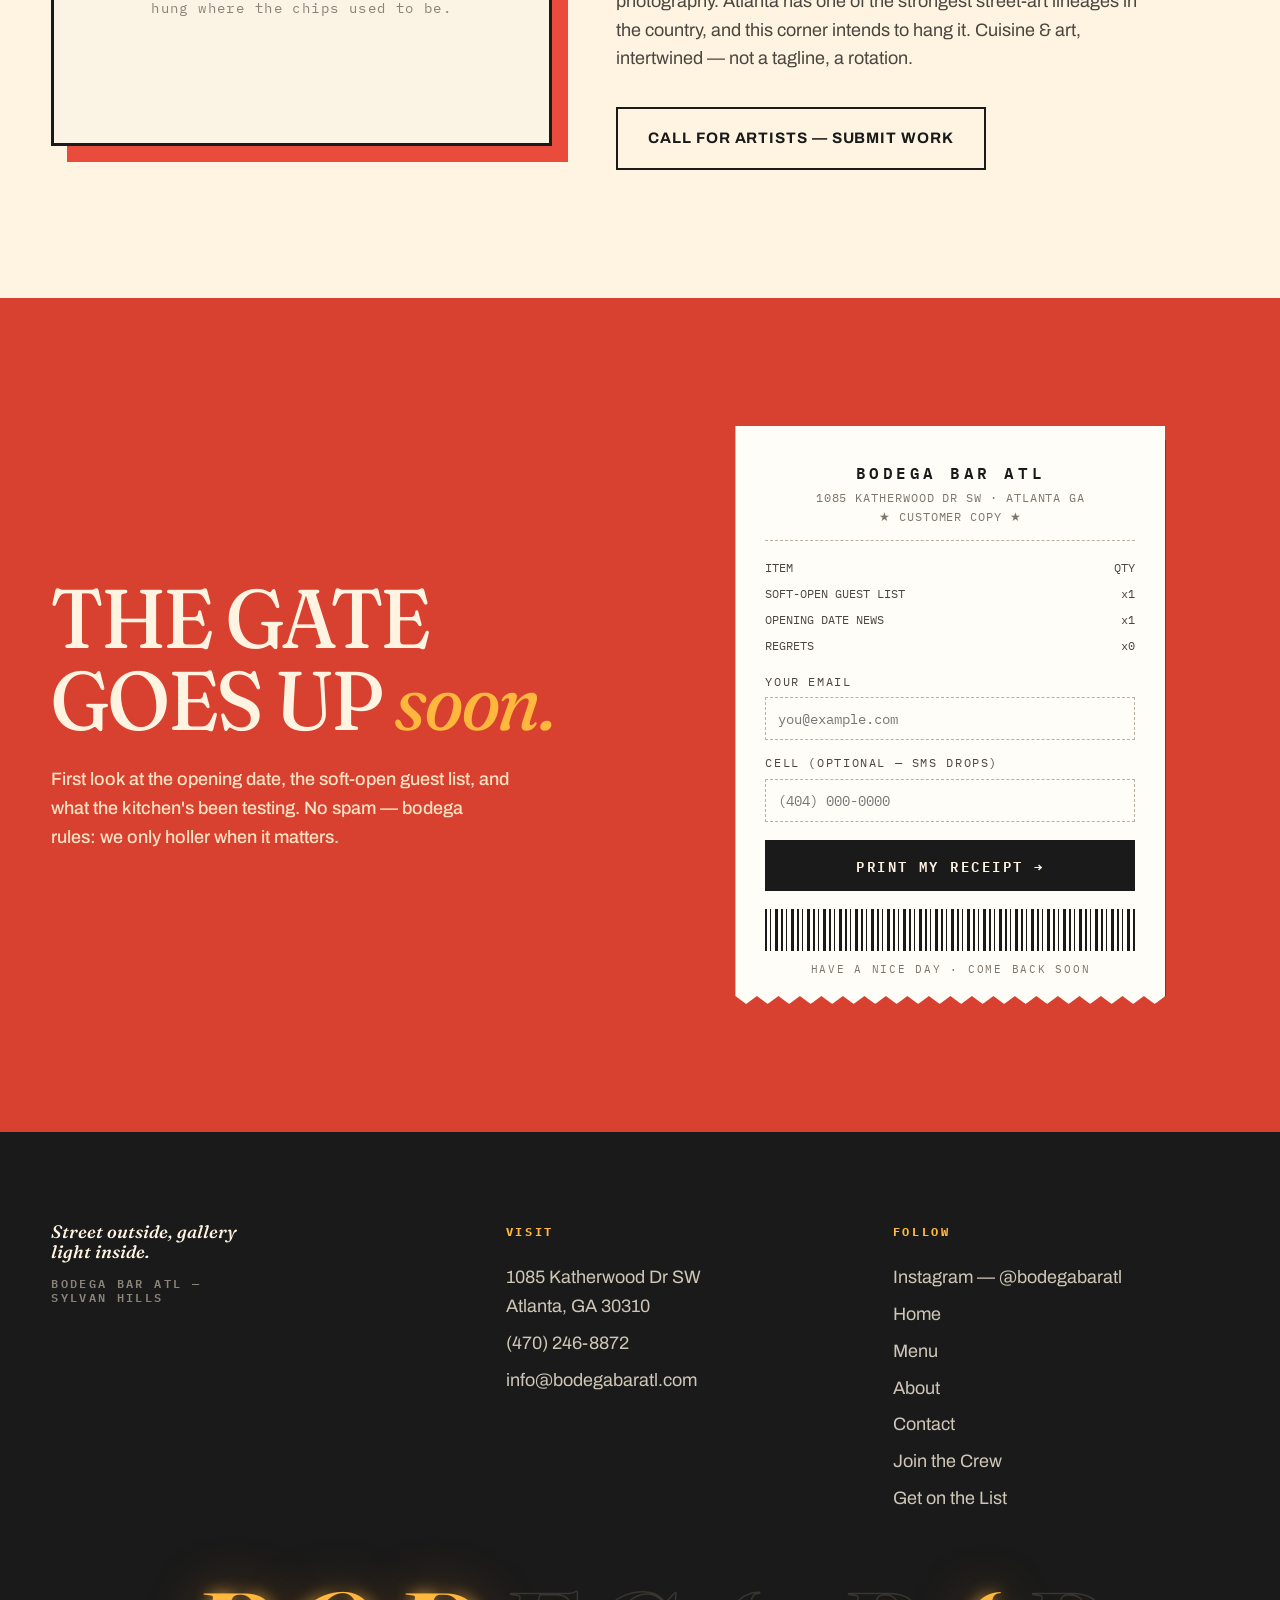
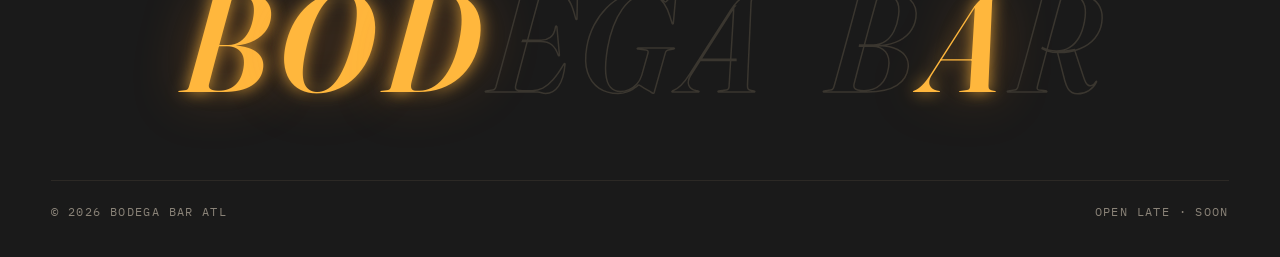
==== commit 1befb0c5: "Nav: Join the Crew (ghost) + Get on the List (gold) as paired CTAs" ====
--- a/index.html
+++ b/index.html
@@ -69,11 +69,14 @@
   text-decoration:none;font-weight:600;font-size:.88rem;
   letter-spacing:.08em;text-transform:uppercase;color:var(--cream);position:relative;
 }
-.nav-links a:not(.cta)::after{
+.nav-links a:not(.cta):not(.cta-ghost)::after{
   content:"";position:absolute;left:0;bottom:-5px;height:2px;width:0;
   background:var(--gold);transition:width .3s var(--ease-enter);
 }
-.nav-links a:not(.cta):hover::after{width:100%}
+.nav-links a:not(.cta):not(.cta-ghost):hover::after{width:100%}
+.cta-ghost{border:2px solid var(--cream);color:var(--cream)!important;padding:9px 20px;font-weight:700;transition:transform .25s var(--ease-spring),background .2s,color .2s,border-color .2s}
+.cta-ghost:hover{background:var(--brick);border-color:var(--brick);color:var(--cream)!important;transform:translate(-2px,-2px);box-shadow:3px 3px 0 var(--gold)}
+.nav-links .cta-pair{display:flex;gap:10px;align-items:center}
 .cta{
   background:var(--gold);color:var(--ink)!important;padding:11px 22px;
   font-weight:700;transition:transform .25s var(--ease-spring);
@@ -595,7 +598,7 @@
     <li><a href="about.html">About</a></li>
     <li><a href="#on-the-wall">On the Wall</a></li>
     <li><a href="contact.html">Contact</a></li>
-    <li><a class="cta" href="#list">Get on the List</a></li>
+    <li class="cta-pair"><a class="cta-ghost" href="careers.html">Join the Crew</a><a class="cta" href="#list">Get on the List</a></li>
   </ul>
   <button class="hamburger" id="hamburger" aria-label="Open menu">Menu ＋</button>
 </nav>
@@ -606,6 +609,7 @@
   <a href="about.html">About</a>
   <a href="#on-the-wall">On the Wall</a>
   <a href="contact.html">Contact</a>
+  <a href="careers.html">Join the Crew</a>
   <a href="#list">Get on the List</a>
 </div>
 
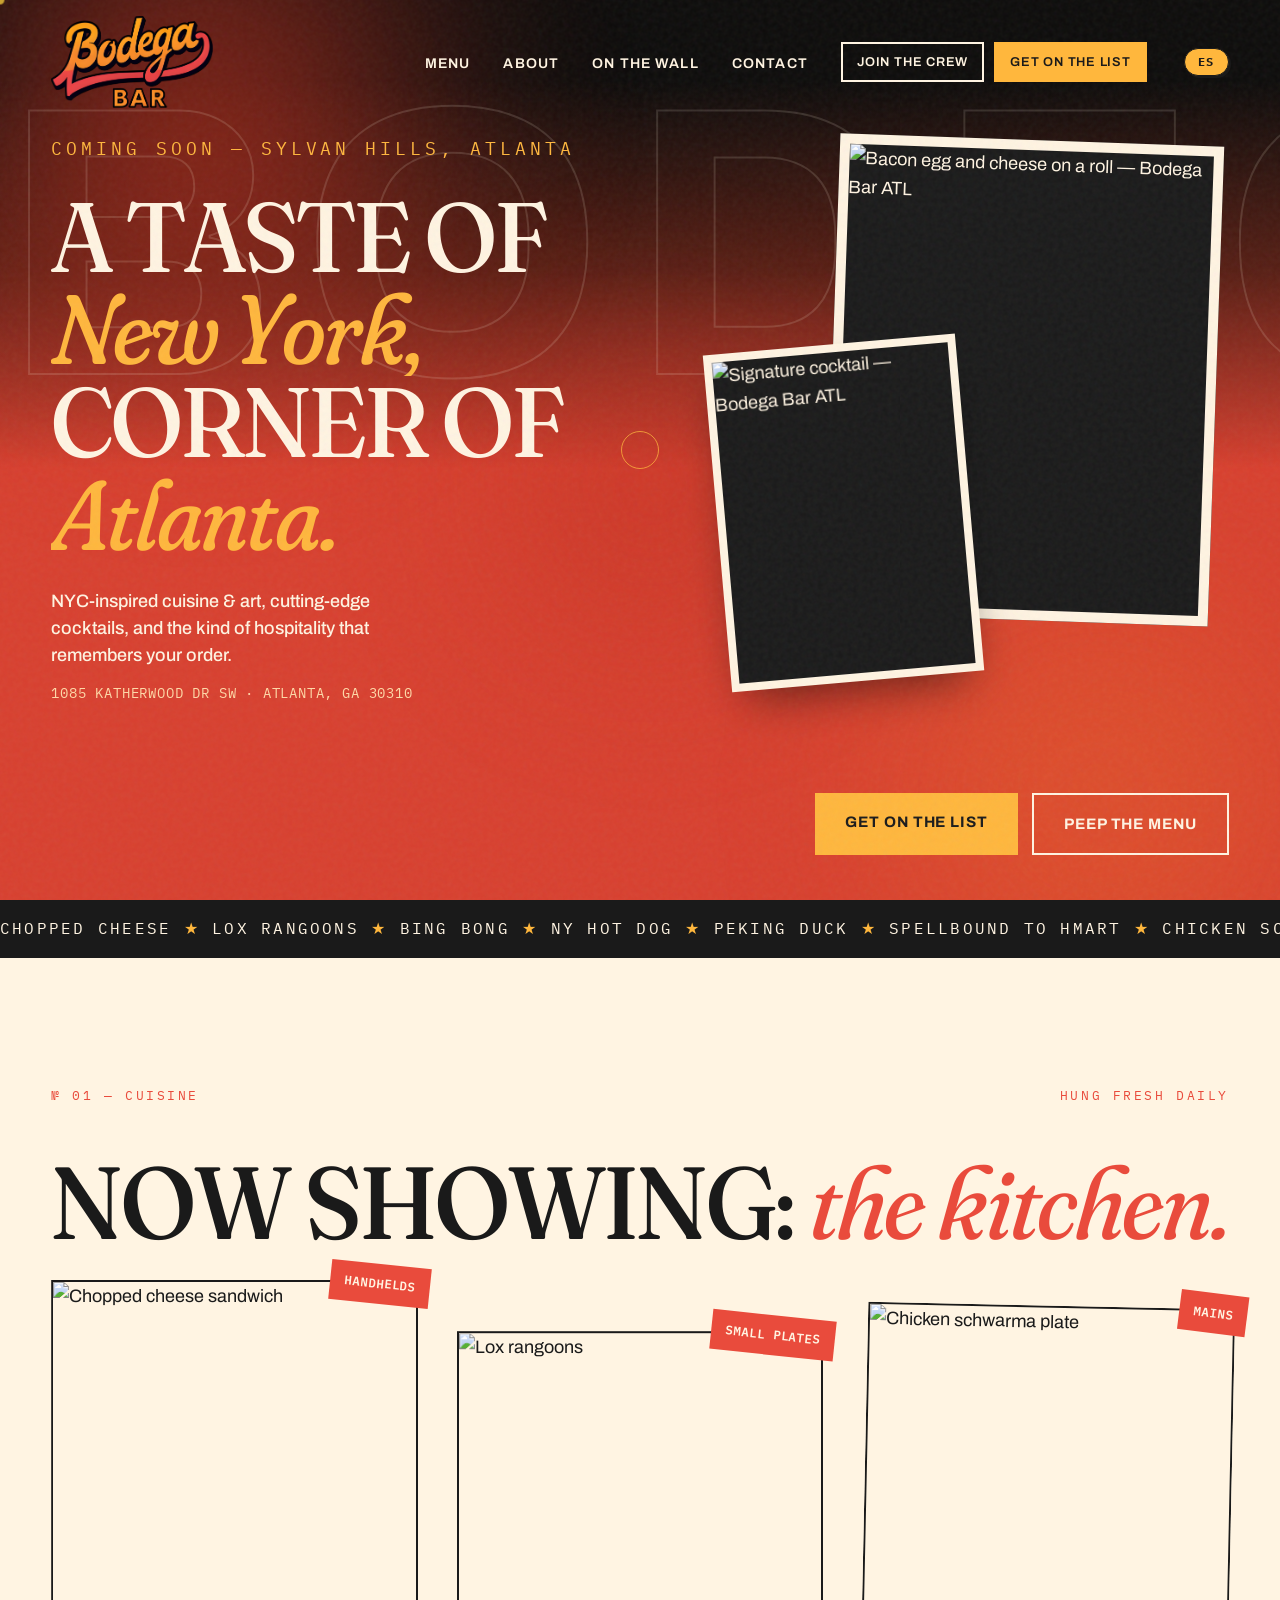
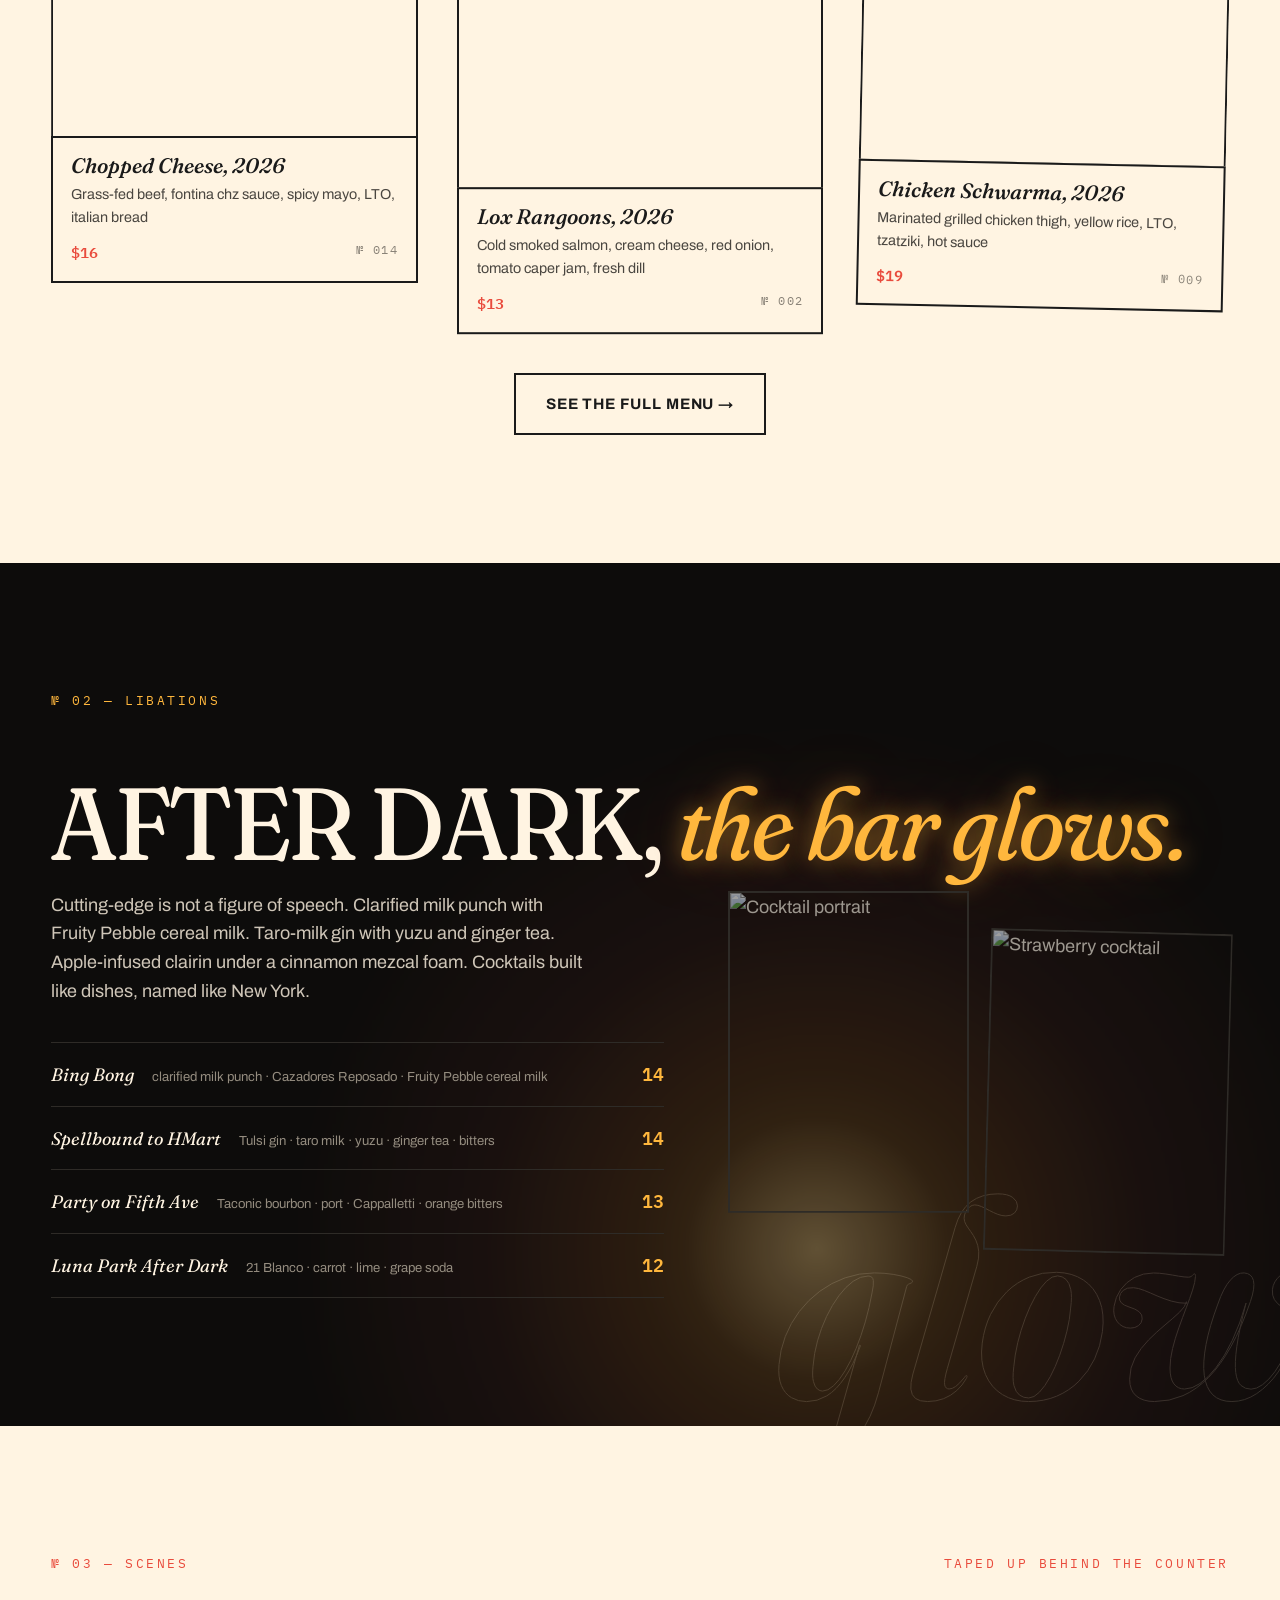
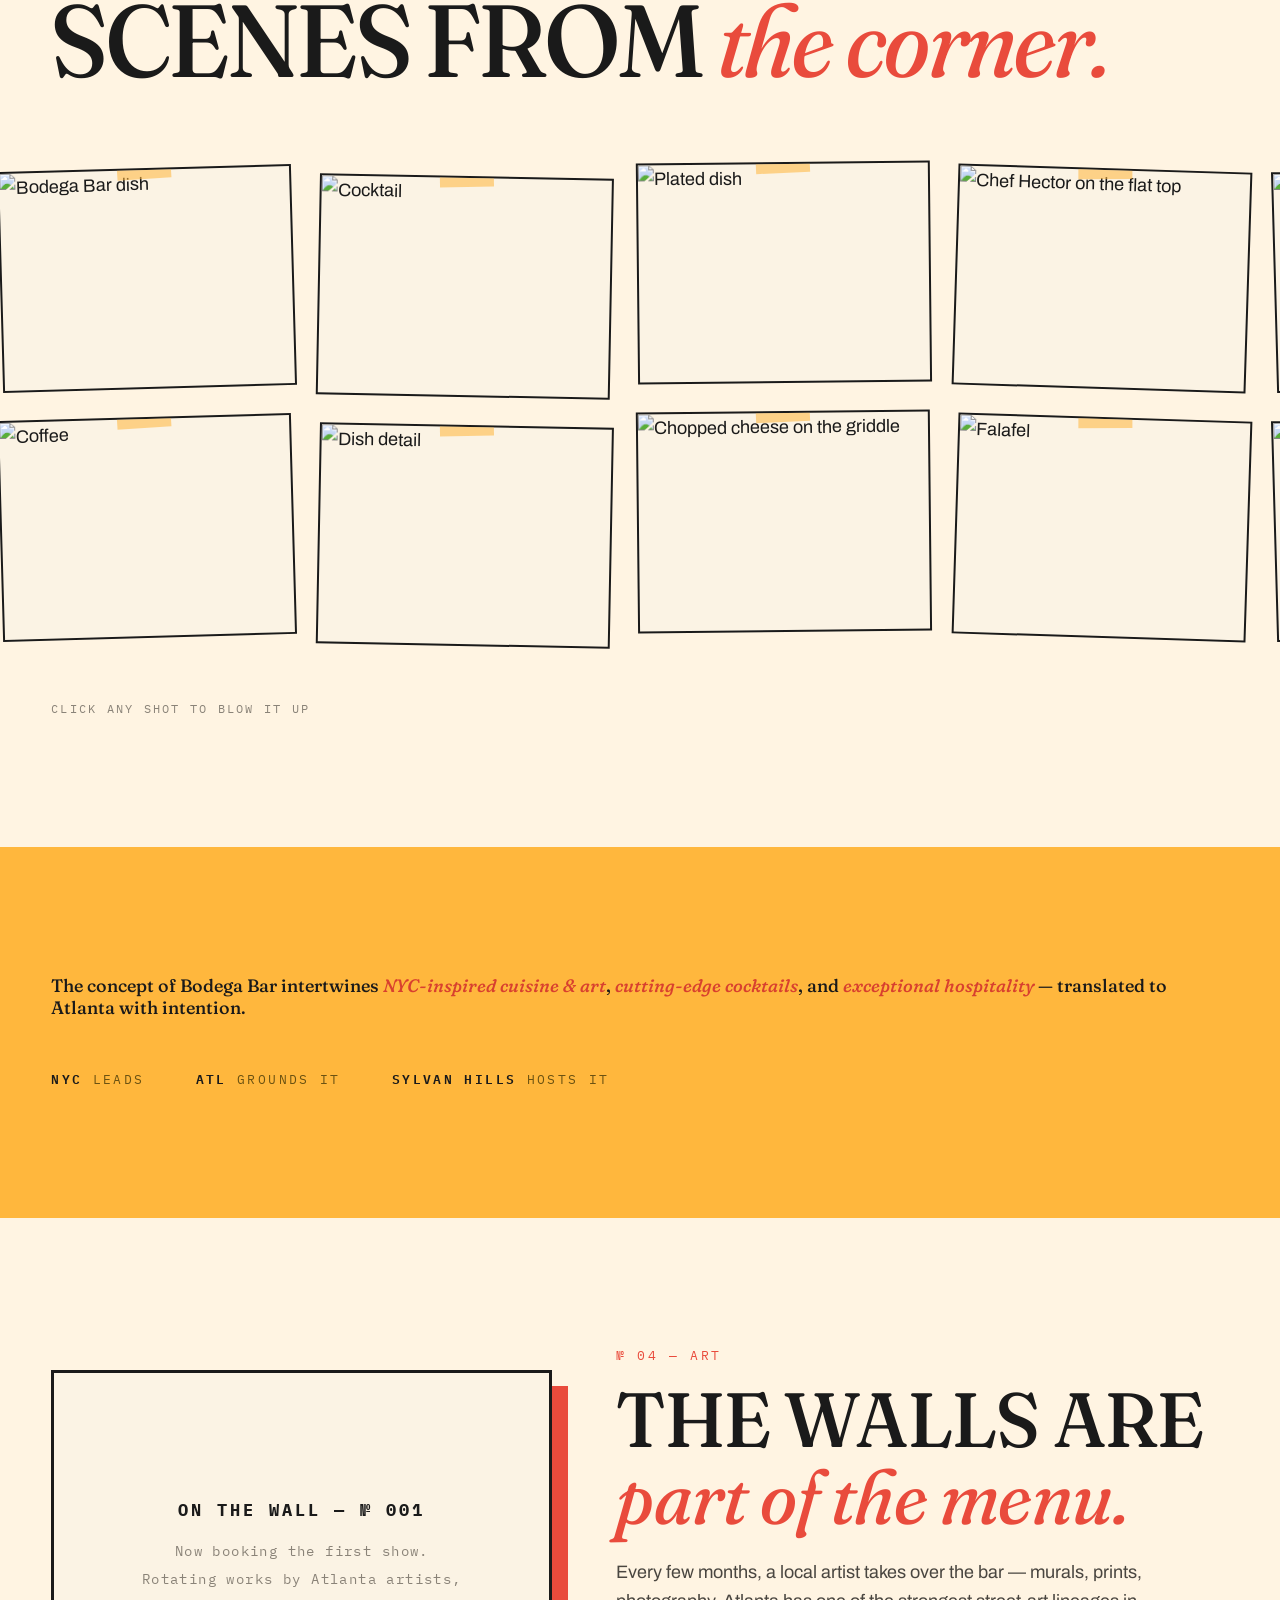
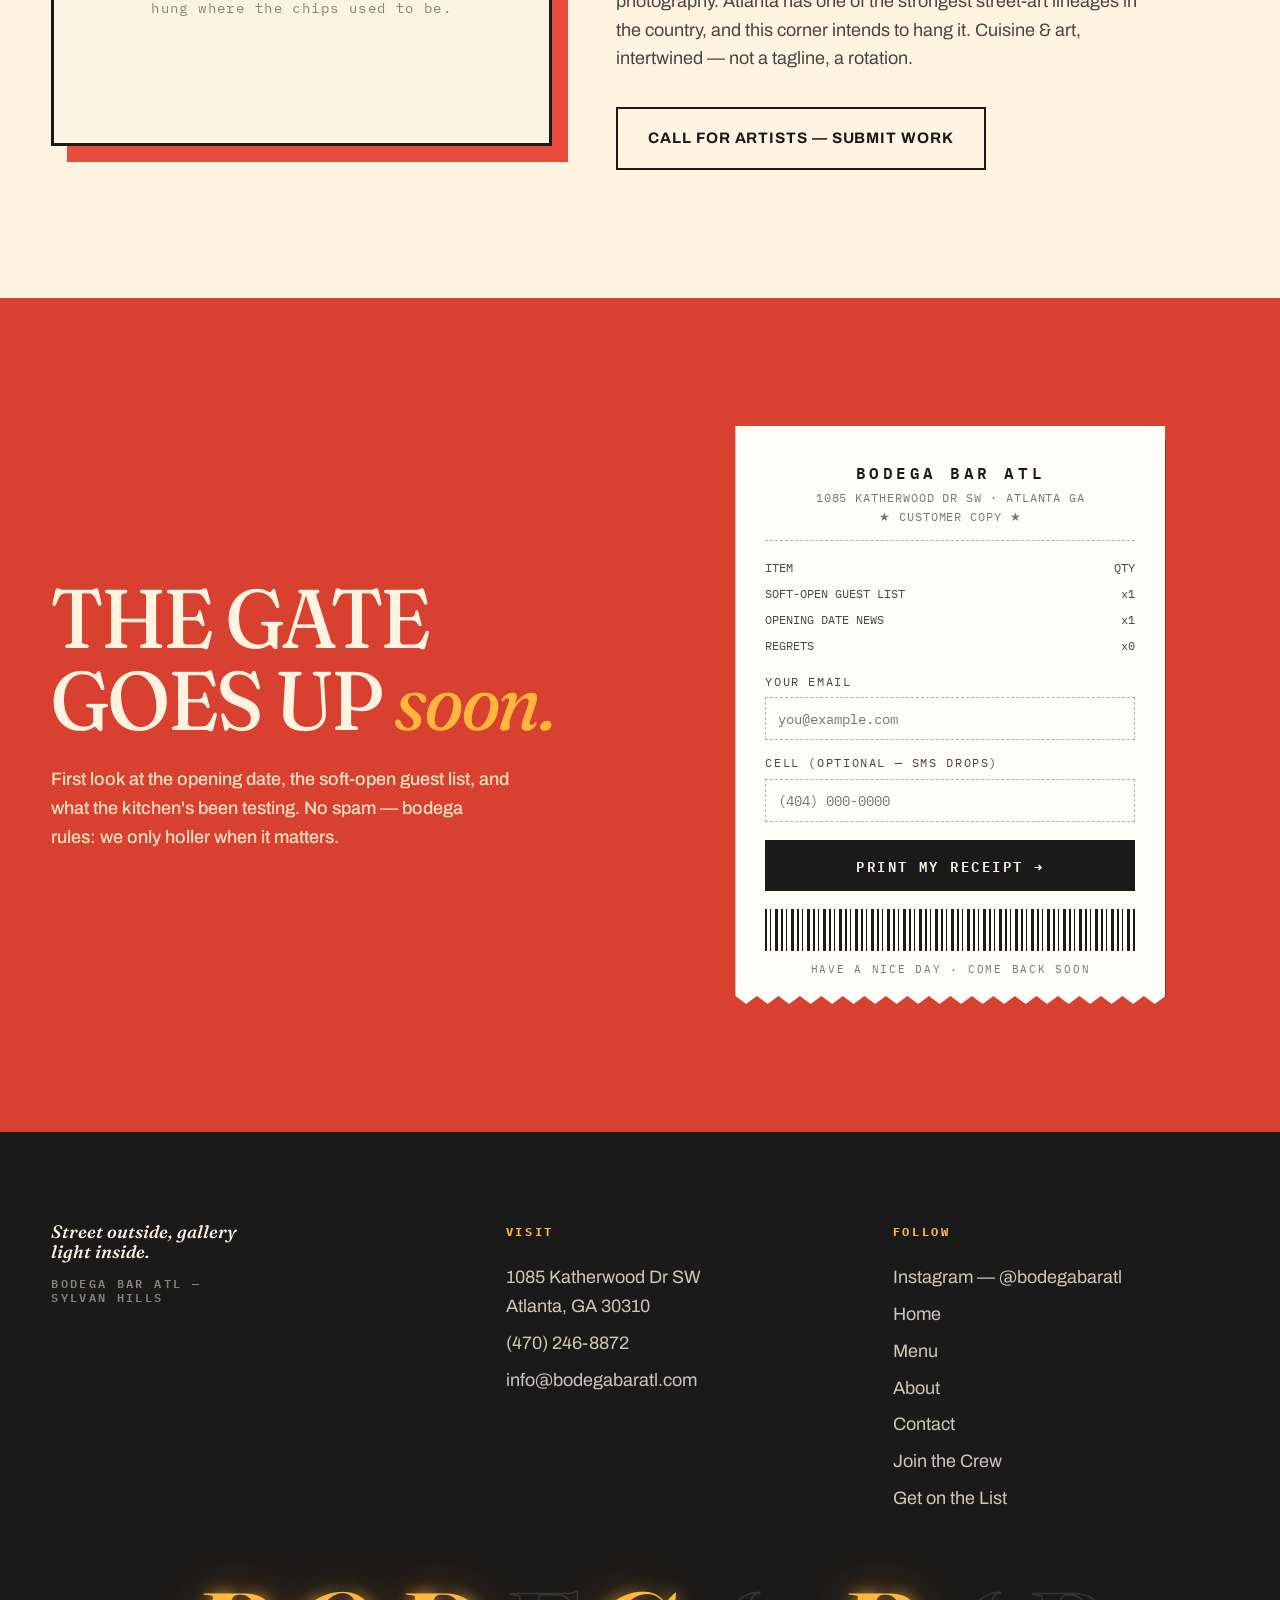
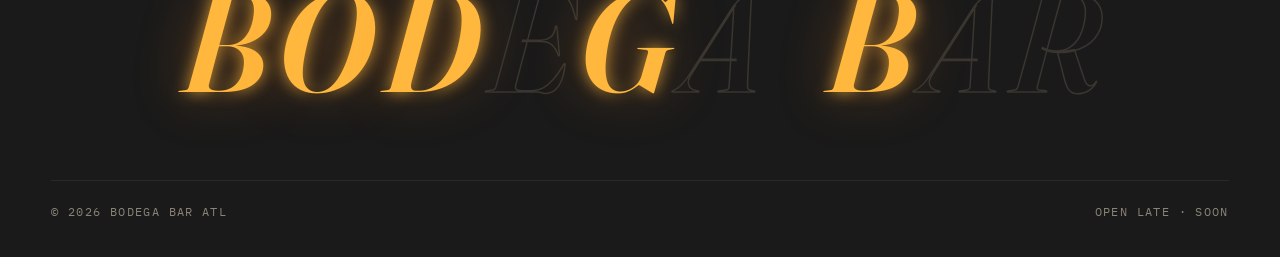
==== commit 8fca2df7: "Nav CTAs: single-line, tighter padding" ====
--- a/index.html
+++ b/index.html
@@ -77,6 +77,9 @@
 .cta-ghost{border:2px solid var(--cream);color:var(--cream)!important;padding:9px 20px;font-weight:700;transition:transform .25s var(--ease-spring),background .2s,color .2s,border-color .2s}
 .cta-ghost:hover{background:var(--brick);border-color:var(--brick);color:var(--cream)!important;transform:translate(-2px,-2px);box-shadow:3px 3px 0 var(--gold)}
 .nav-links .cta-pair{display:flex;gap:10px;align-items:center}
+.nav-links .cta,.nav-links .cta-ghost{white-space:nowrap;font-size:.8rem;letter-spacing:.06em}
+.nav-links .cta{padding:10px 16px}
+.nav-links .cta-ghost{padding:8px 14px}
 .cta{
   background:var(--gold);color:var(--ink)!important;padding:11px 22px;
   font-weight:700;transition:transform .25s var(--ease-spring);
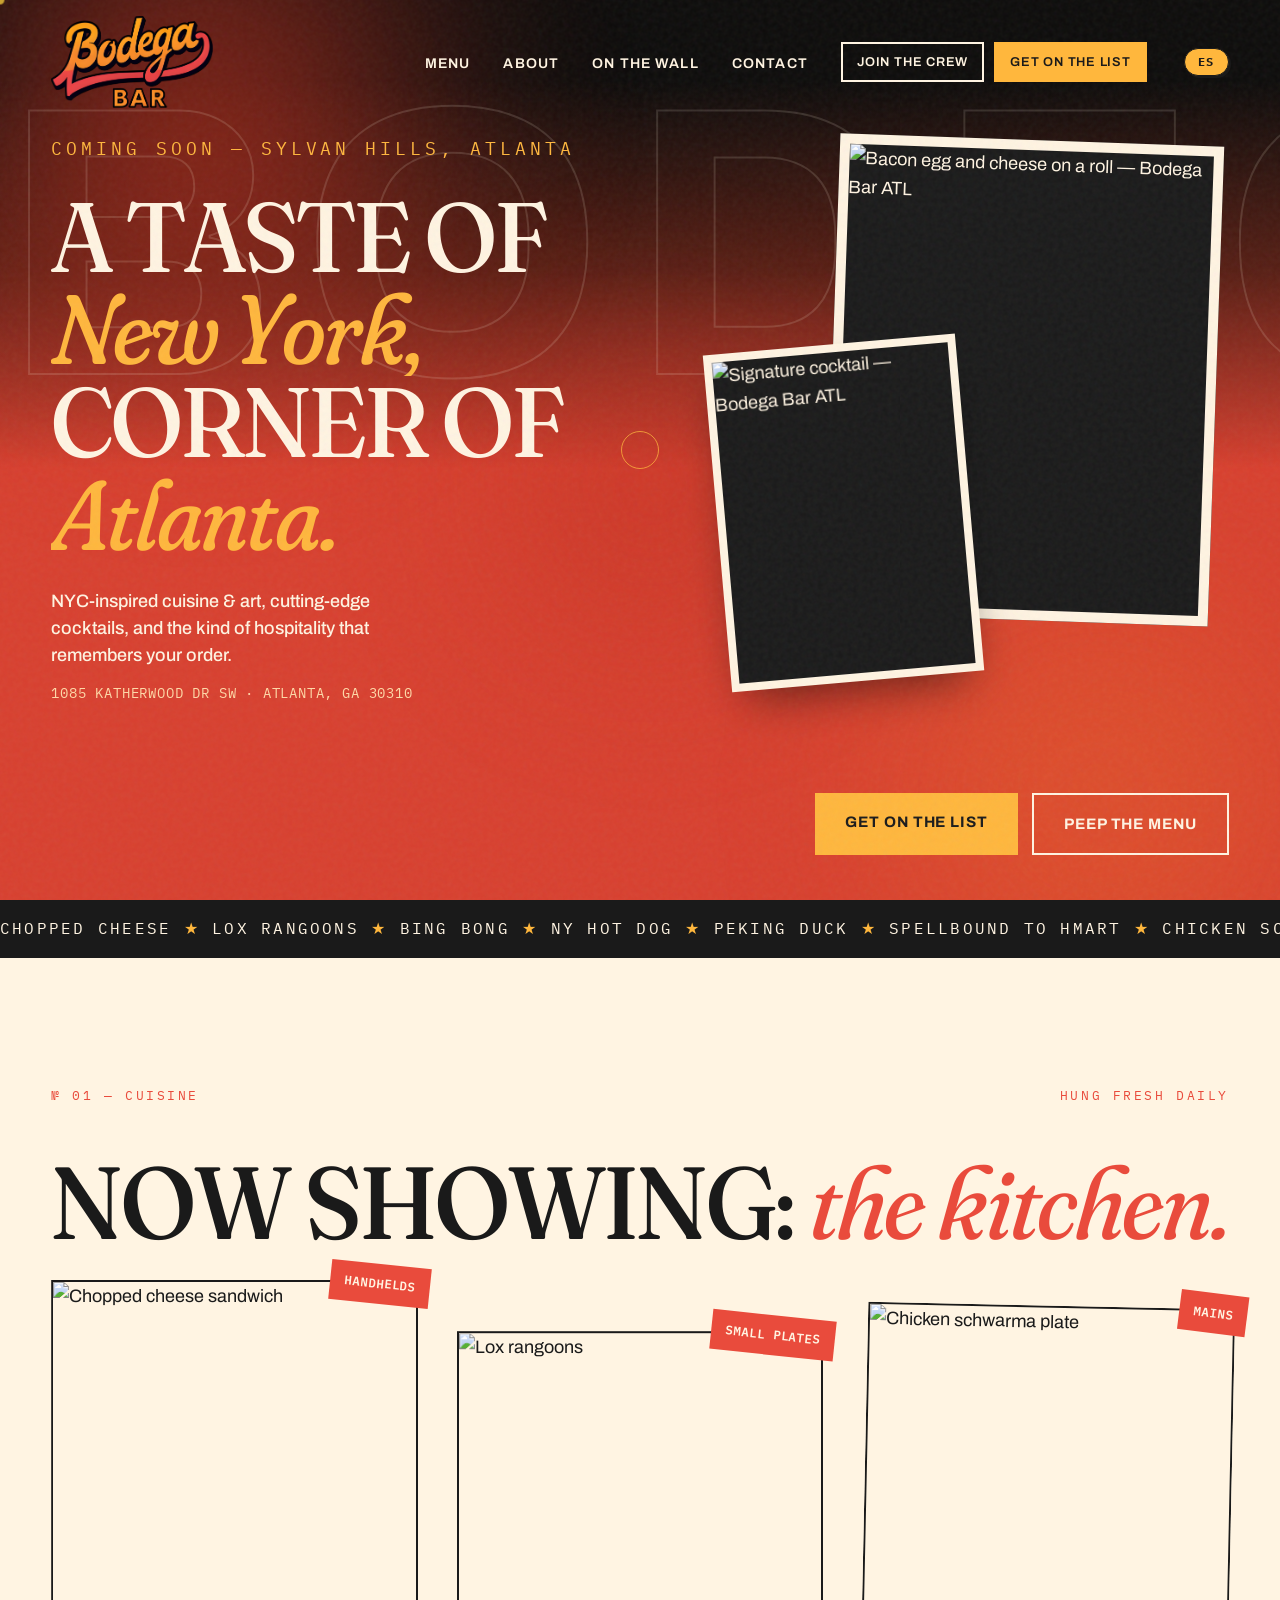
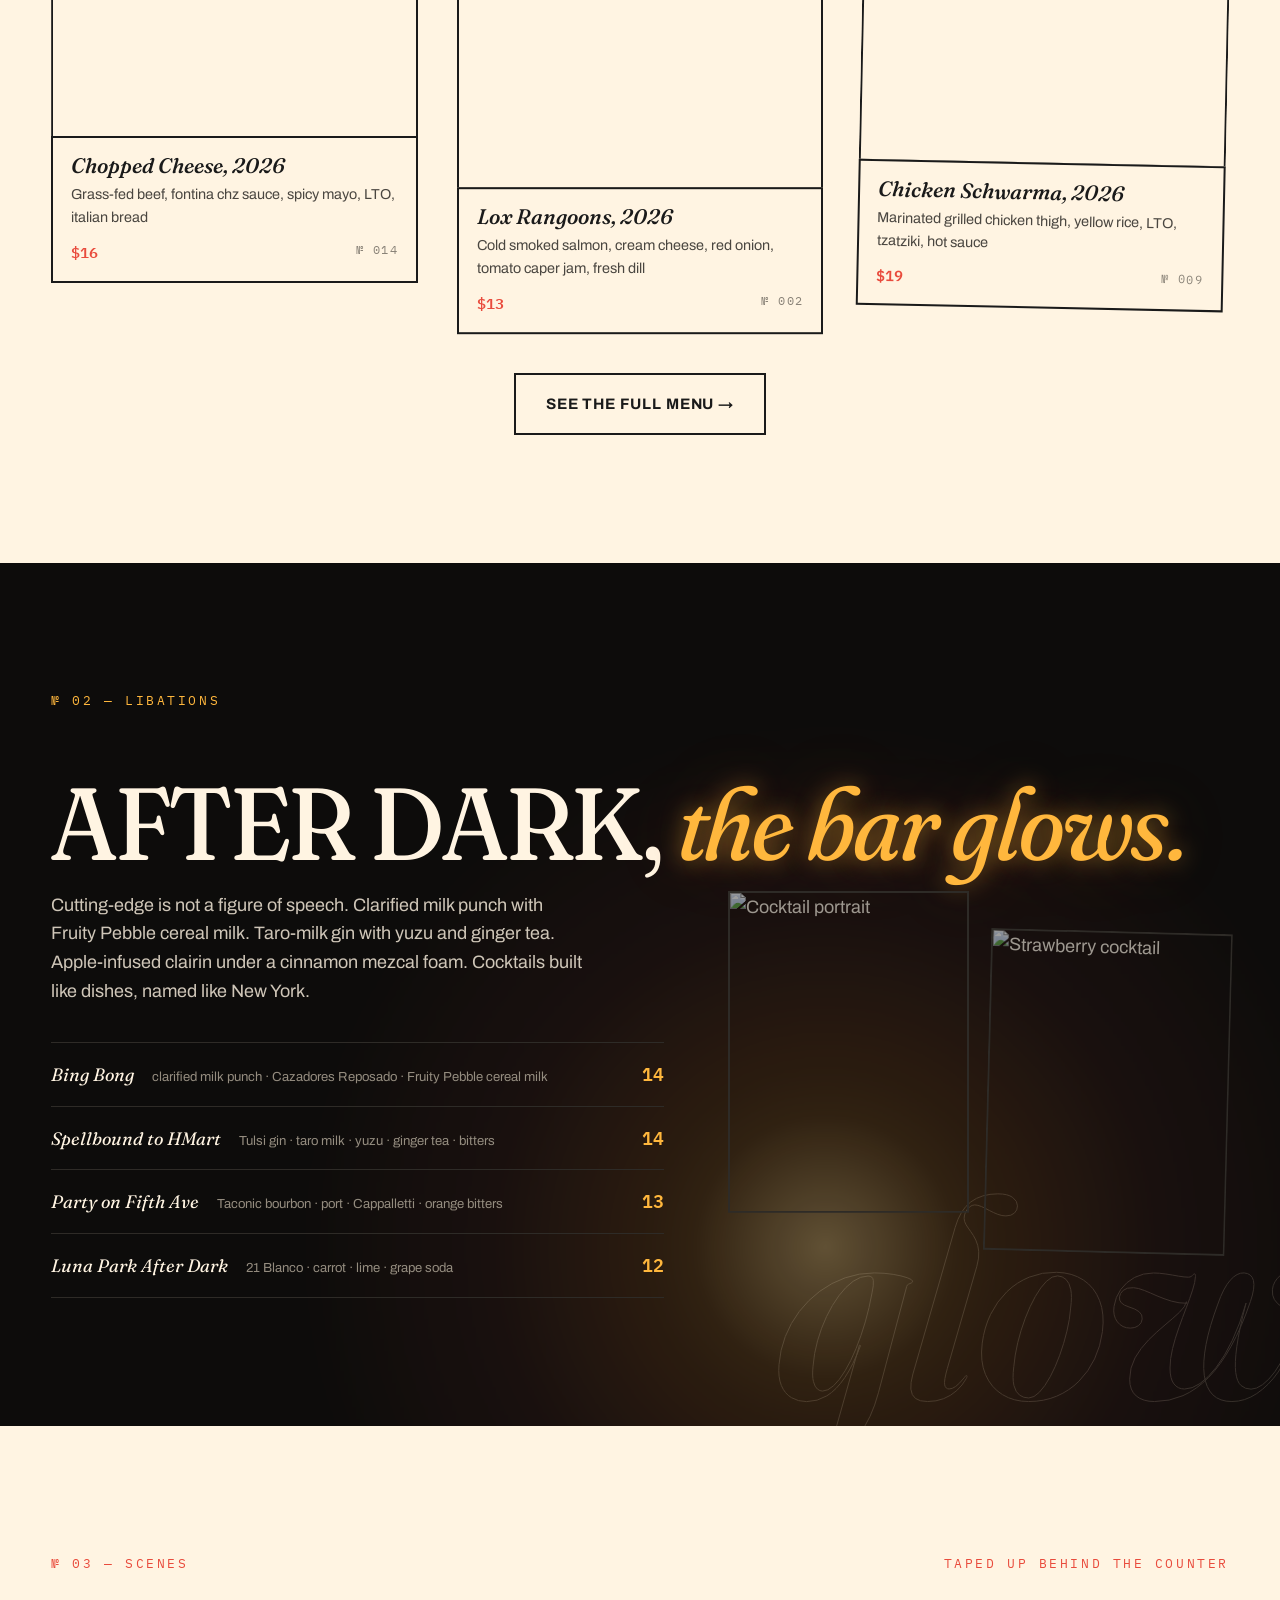
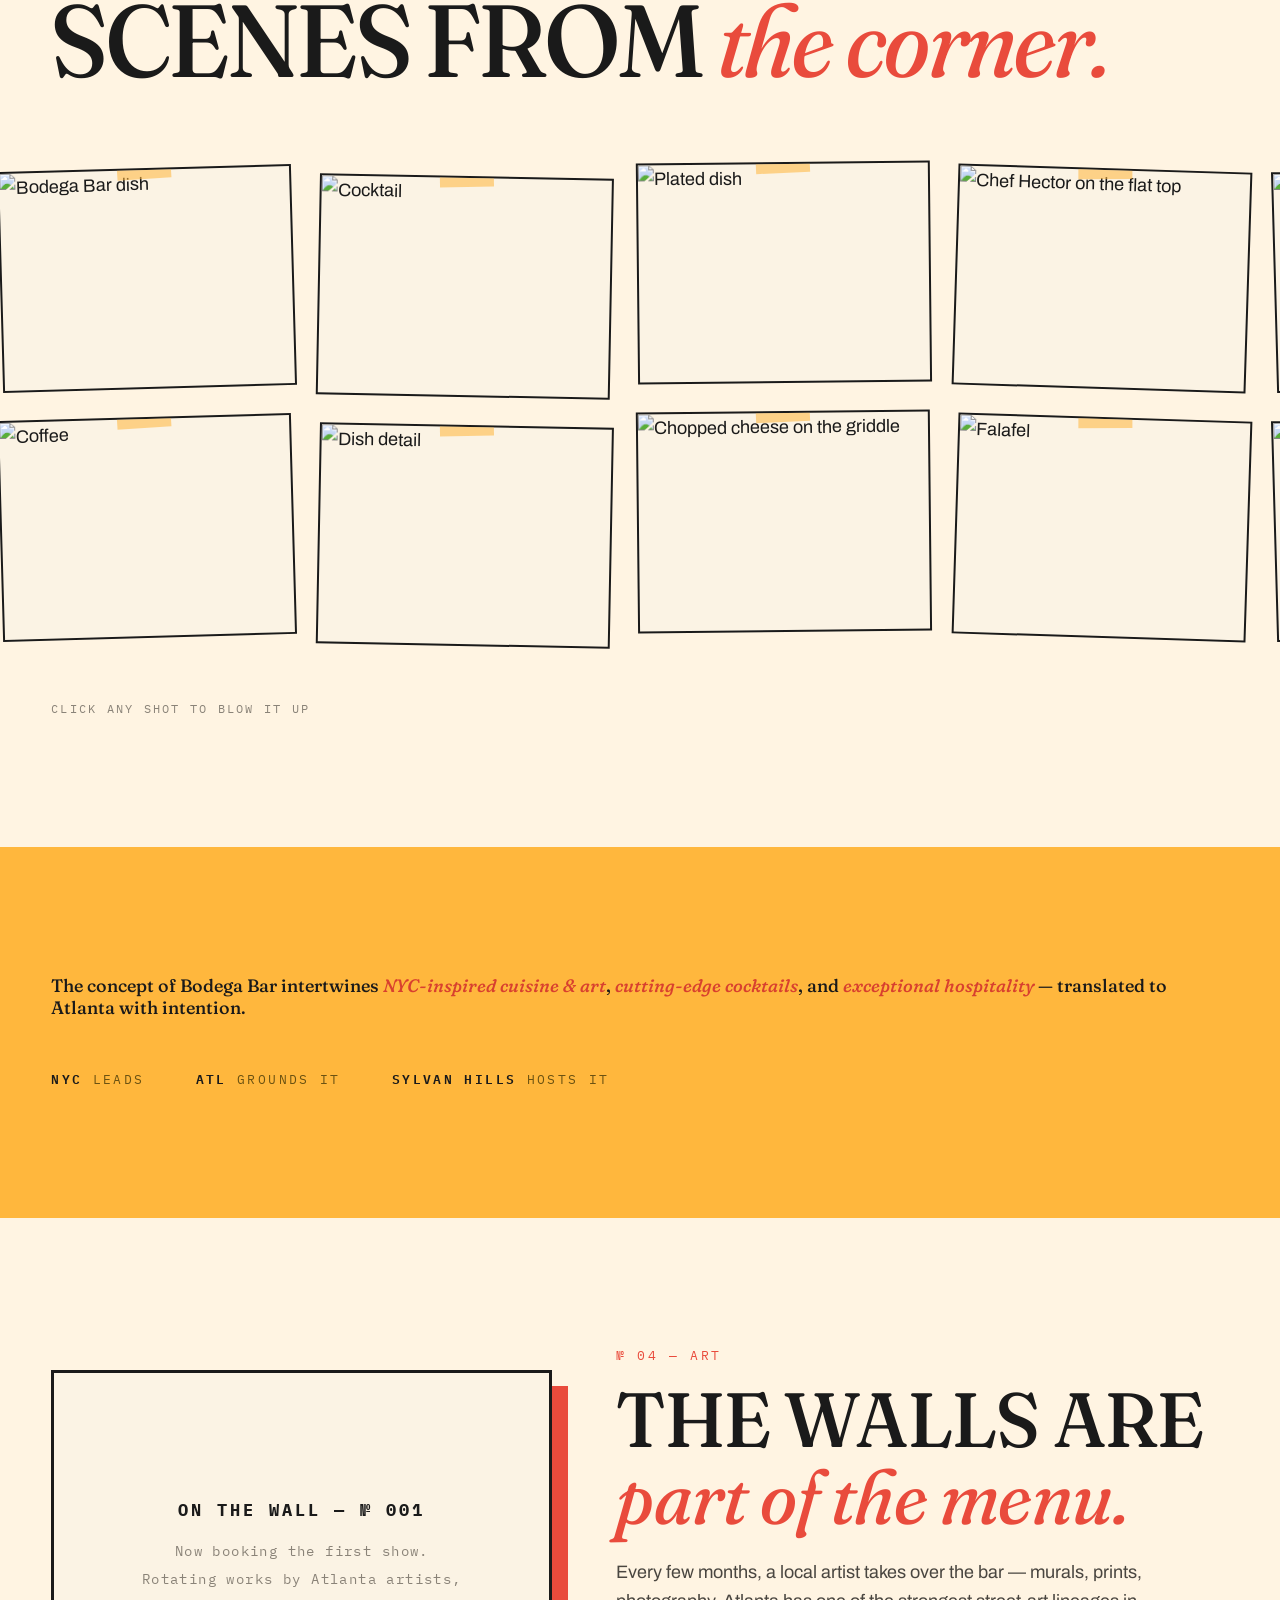
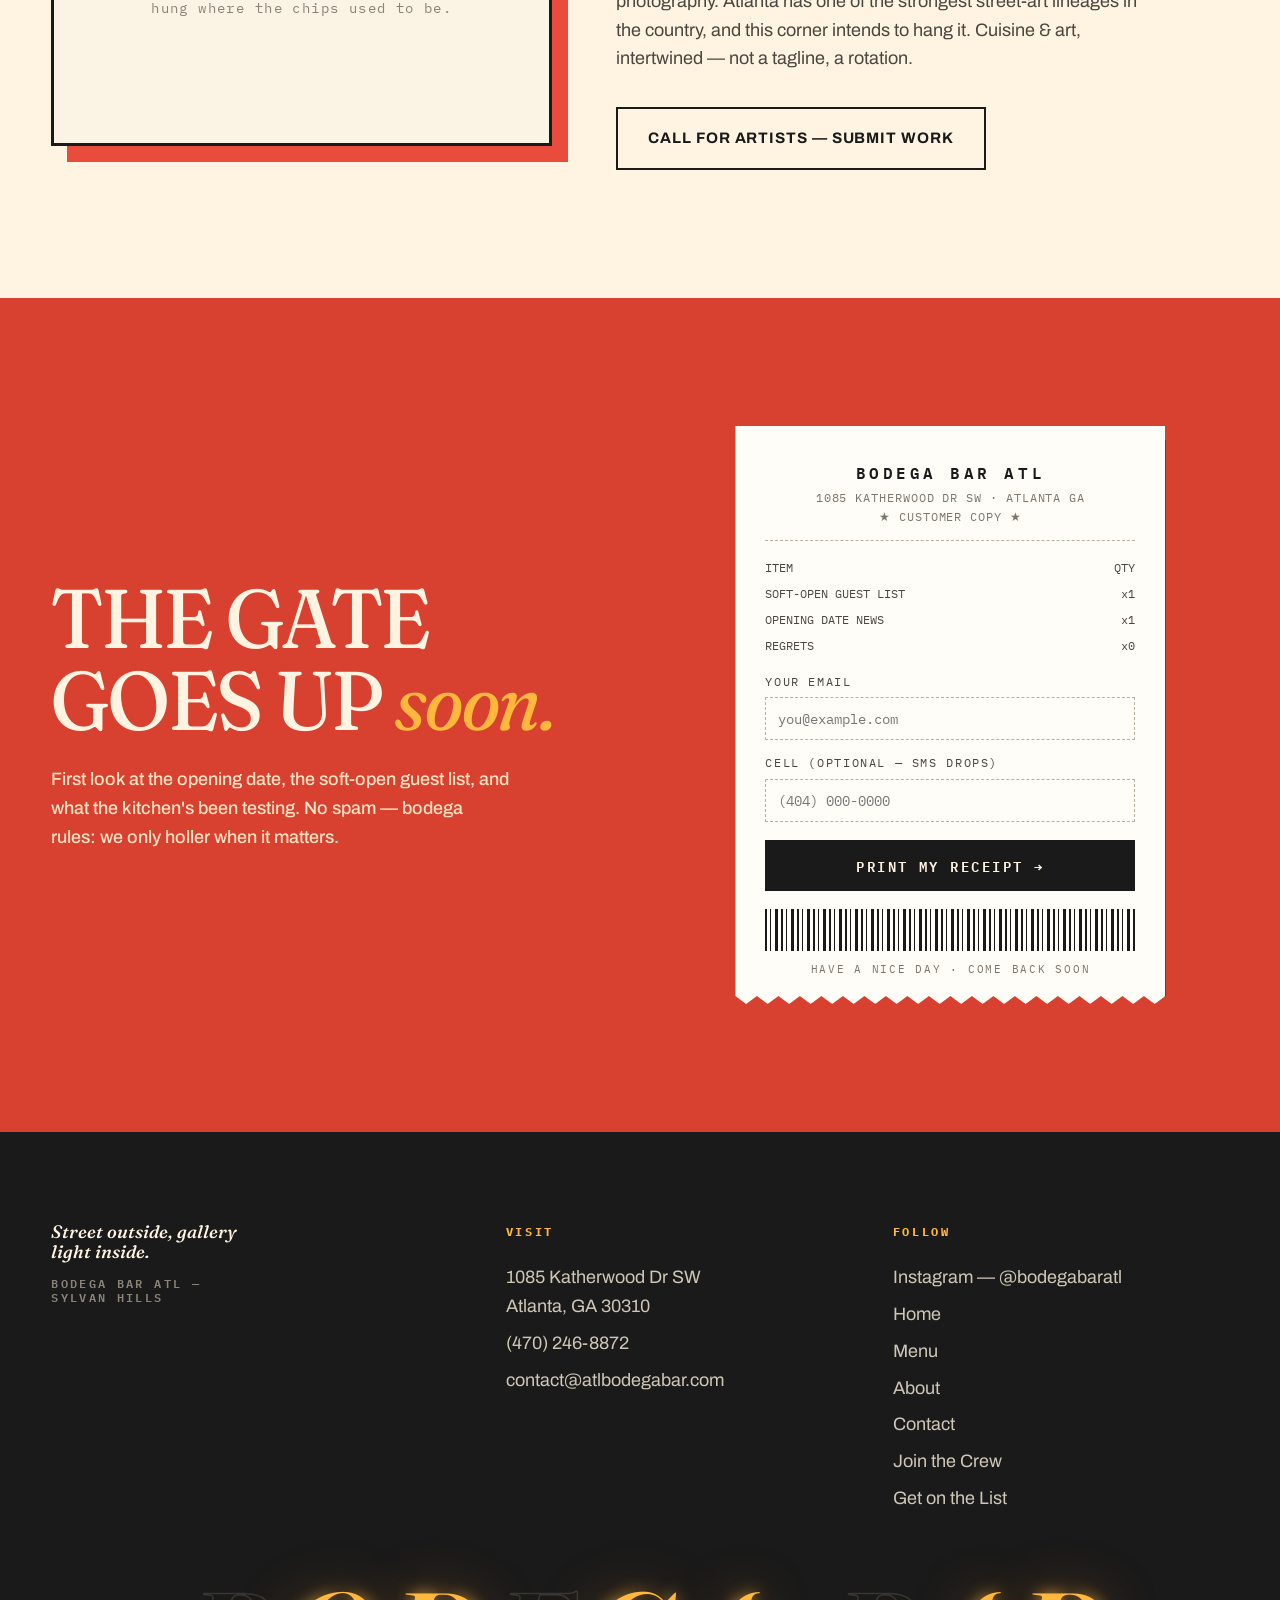
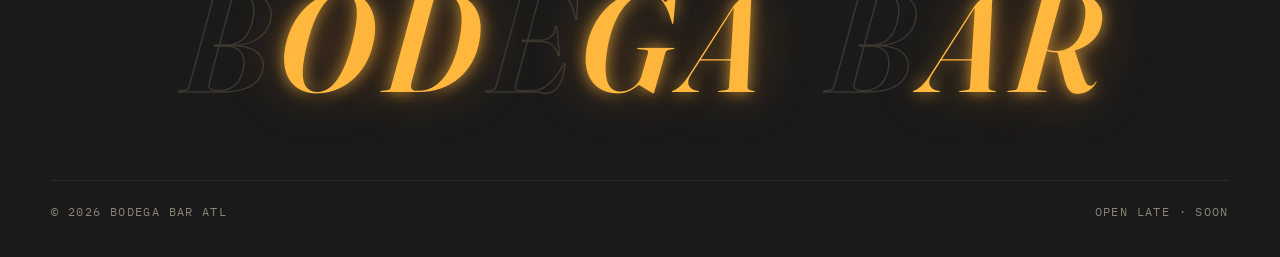
==== commit 6562606c: "Contact + Get on the List forms now submit to Airtable; email -> contact@atlbodegabar.com" ====
--- a/index.html
+++ b/index.html
@@ -9,7 +9,7 @@
 <meta property="og:site_name" content="Bodega Bar ATL">
 <meta property="og:title" content="Bodega Bar ATL — A Taste of NYC, Corner of Sylvan Hills">
 <meta property="og:description" content="NYC-inspired cuisine & art, cutting-edge cocktails, and exceptional hospitality. Coming soon to Sylvan Hills, Atlanta.">
-<meta property="og:url" content="https://www.bodegabaratl.com/">
+<meta property="og:url" content="https://www.bodegabar-atl.com/">
 <meta property="og:image" content="https://images.squarespace-cdn.com/content/v1/67f061114f16a12b05542381/80a5b2a5-3289-49f8-ade4-91d2d08830ef/baconeggchz?format=1500w">
 <meta name="twitter:card" content="summary_large_image">
 <title>Bodega Bar ATL — A Taste of NYC, Corner of Sylvan Hills</title>
@@ -582,8 +582,8 @@
   "servesCuisine":["American","New American","Cocktail Bar"],
   "address":{"@type":"PostalAddress","streetAddress":"1085 Katherwood Dr SW","addressLocality":"Atlanta","addressRegion":"GA","postalCode":"30310"},
   "telephone":"+14702468872",
-  "email":"info@bodegabaratl.com",
-  "url":"https://www.bodegabaratl.com",
+  "email":"contact@atlbodegabar.com",
+  "url":"https://www.bodegabar-atl.com",
   "sameAs":["https://instagram.com/bodegabaratl"]
 }
 </script>
@@ -797,7 +797,7 @@
       <div class="meta-row">№ 04 — ART</div>
       <h2>The walls are <em>part of the menu.</em></h2>
       <p>Every few months, a local artist takes over the bar — murals, prints, photography. Atlanta has one of the strongest street-art lineages in the country, and this corner intends to hang it. Cuisine &amp; art, intertwined — not a tagline, a rotation.</p>
-      <a class="btn btn-ink" href="mailto:info@bodegabaratl.com?subject=On%20the%20Wall%20—%20Artist%20Submission">Call for Artists — Submit Work</a>
+      <a class="btn btn-ink" href="mailto:contact@atlbodegabar.com?subject=On%20the%20Wall%20—%20Artist%20Submission">Call for Artists — Submit Work</a>
     </div>
   </div>
 </section>
@@ -848,7 +848,7 @@
       <h4>Visit</h4>
       <a href="https://maps.google.com/?q=1085+Katherwood+Dr+SW+Atlanta+GA+30310" target="_blank" rel="noopener">1085 Katherwood Dr SW<br>Atlanta, GA 30310</a>
       <a href="tel:+14702468872">(470) 246-8872</a>
-      <a href="mailto:info@bodegabaratl.com">info@bodegabaratl.com</a>
+      <a href="mailto:contact@atlbodegabar.com">contact@atlbodegabar.com</a>
     </div>
     <div>
       <h4>Follow</h4>
@@ -964,11 +964,20 @@
 }
 
 // receipt
-document.getElementById('listForm').addEventListener('submit',e=>{
+document.getElementById('listForm').addEventListener('submit',async e=>{
   e.preventDefault();
-  const n=String(Math.floor(Math.random()*9000)+100).padStart(4,'0');
-  document.getElementById('ticketNo').textContent="YOU'RE ON THE LIST · № "+n;
-  document.getElementById('receipt').classList.add('done');
+  const f=e.target;if(!f.reportValidity())return;
+  const btn=f.querySelector('button');const old=btn.textContent;btn.disabled=true;btn.textContent='PRINTING…';
+  try{
+    const r=await fetch('/api/list',{method:'POST',headers:{'Content-Type':'application/json'},body:JSON.stringify({email:document.getElementById('em').value,cell:document.getElementById('ph2').value})});
+    const j=await r.json().catch(()=>({}));if(!r.ok||!j.ok)throw new Error(j.error||'fail');
+    const n=String(Math.floor(Math.random()*9000)+100).padStart(4,'0');
+    document.getElementById('ticketNo').textContent="YOU'RE ON THE LIST · № "+n;
+    document.getElementById('receipt').classList.add('done');
+  }catch(x){
+    btn.disabled=false;btn.textContent=old;
+    alert("Couldn't print your receipt — try again or email contact@atlbodegabar.com");
+  }
 });
 </script>
 <script src="fx.js" defer></script>
